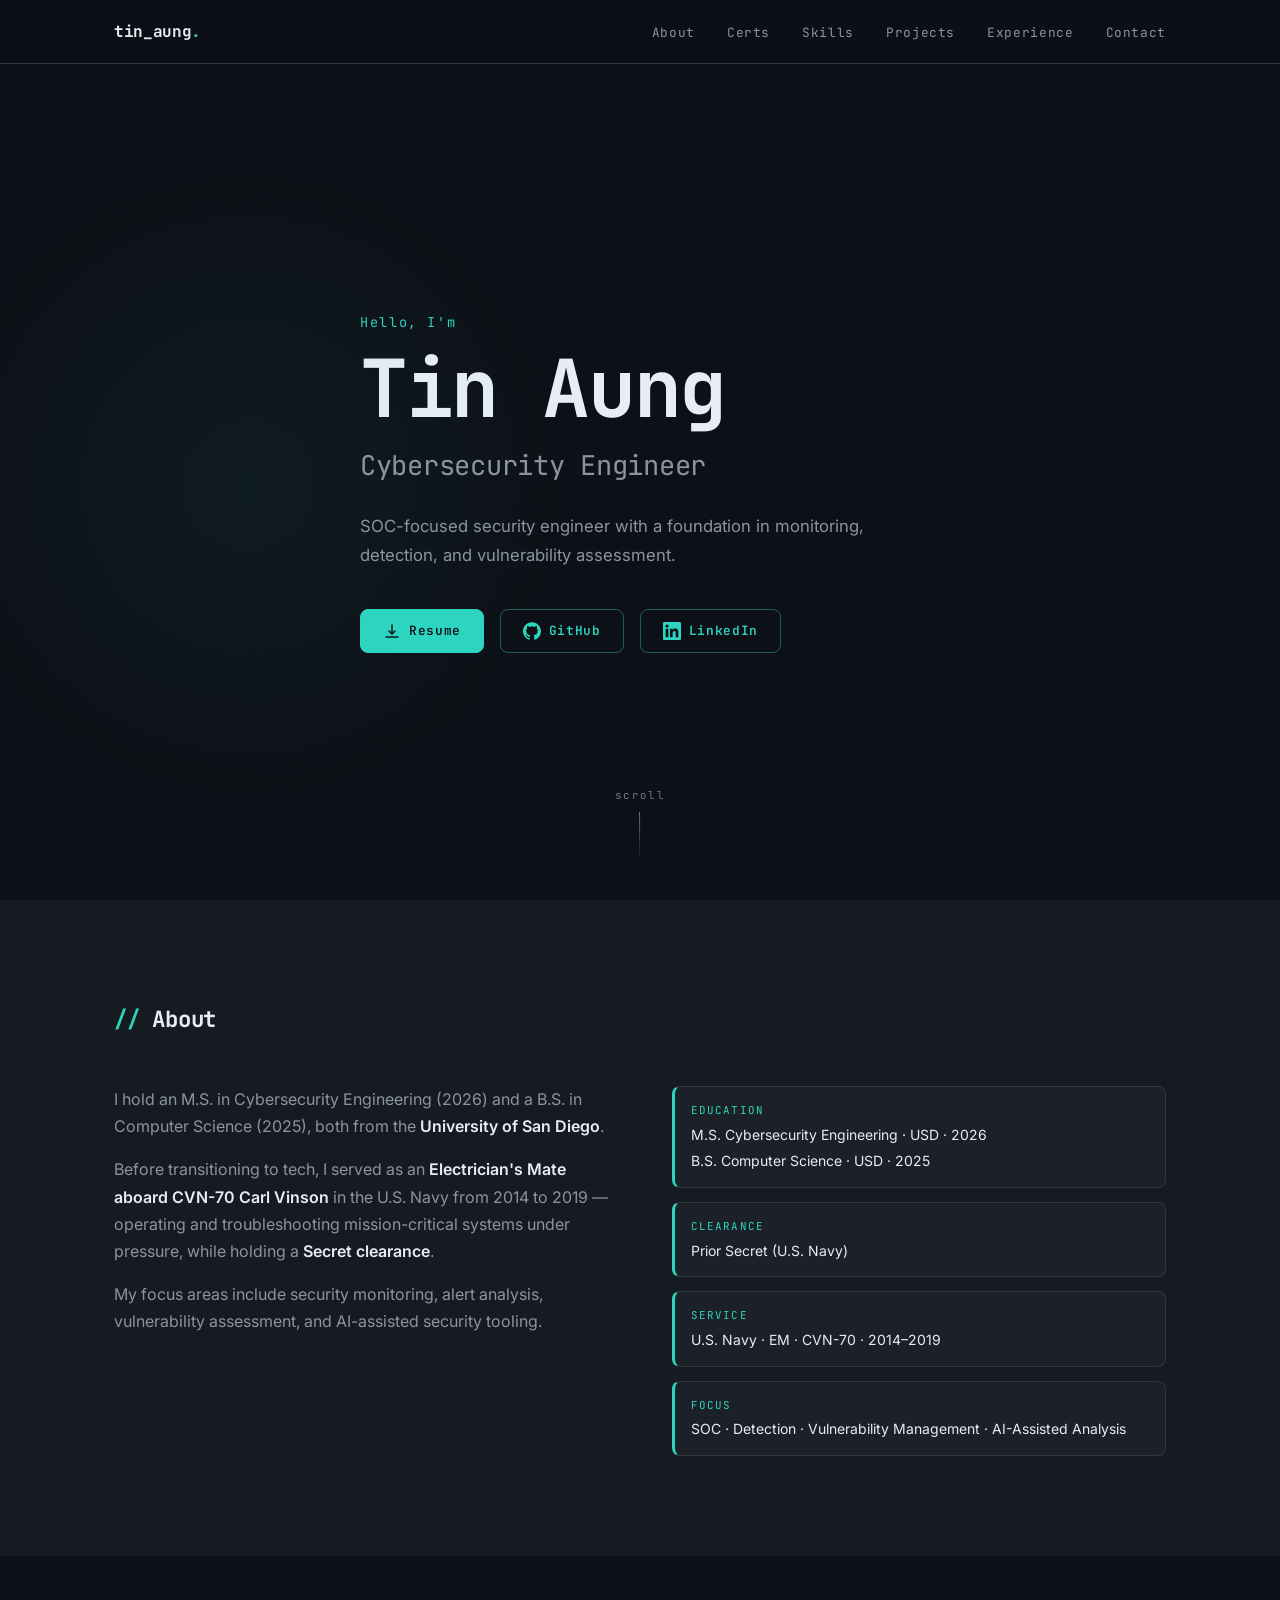
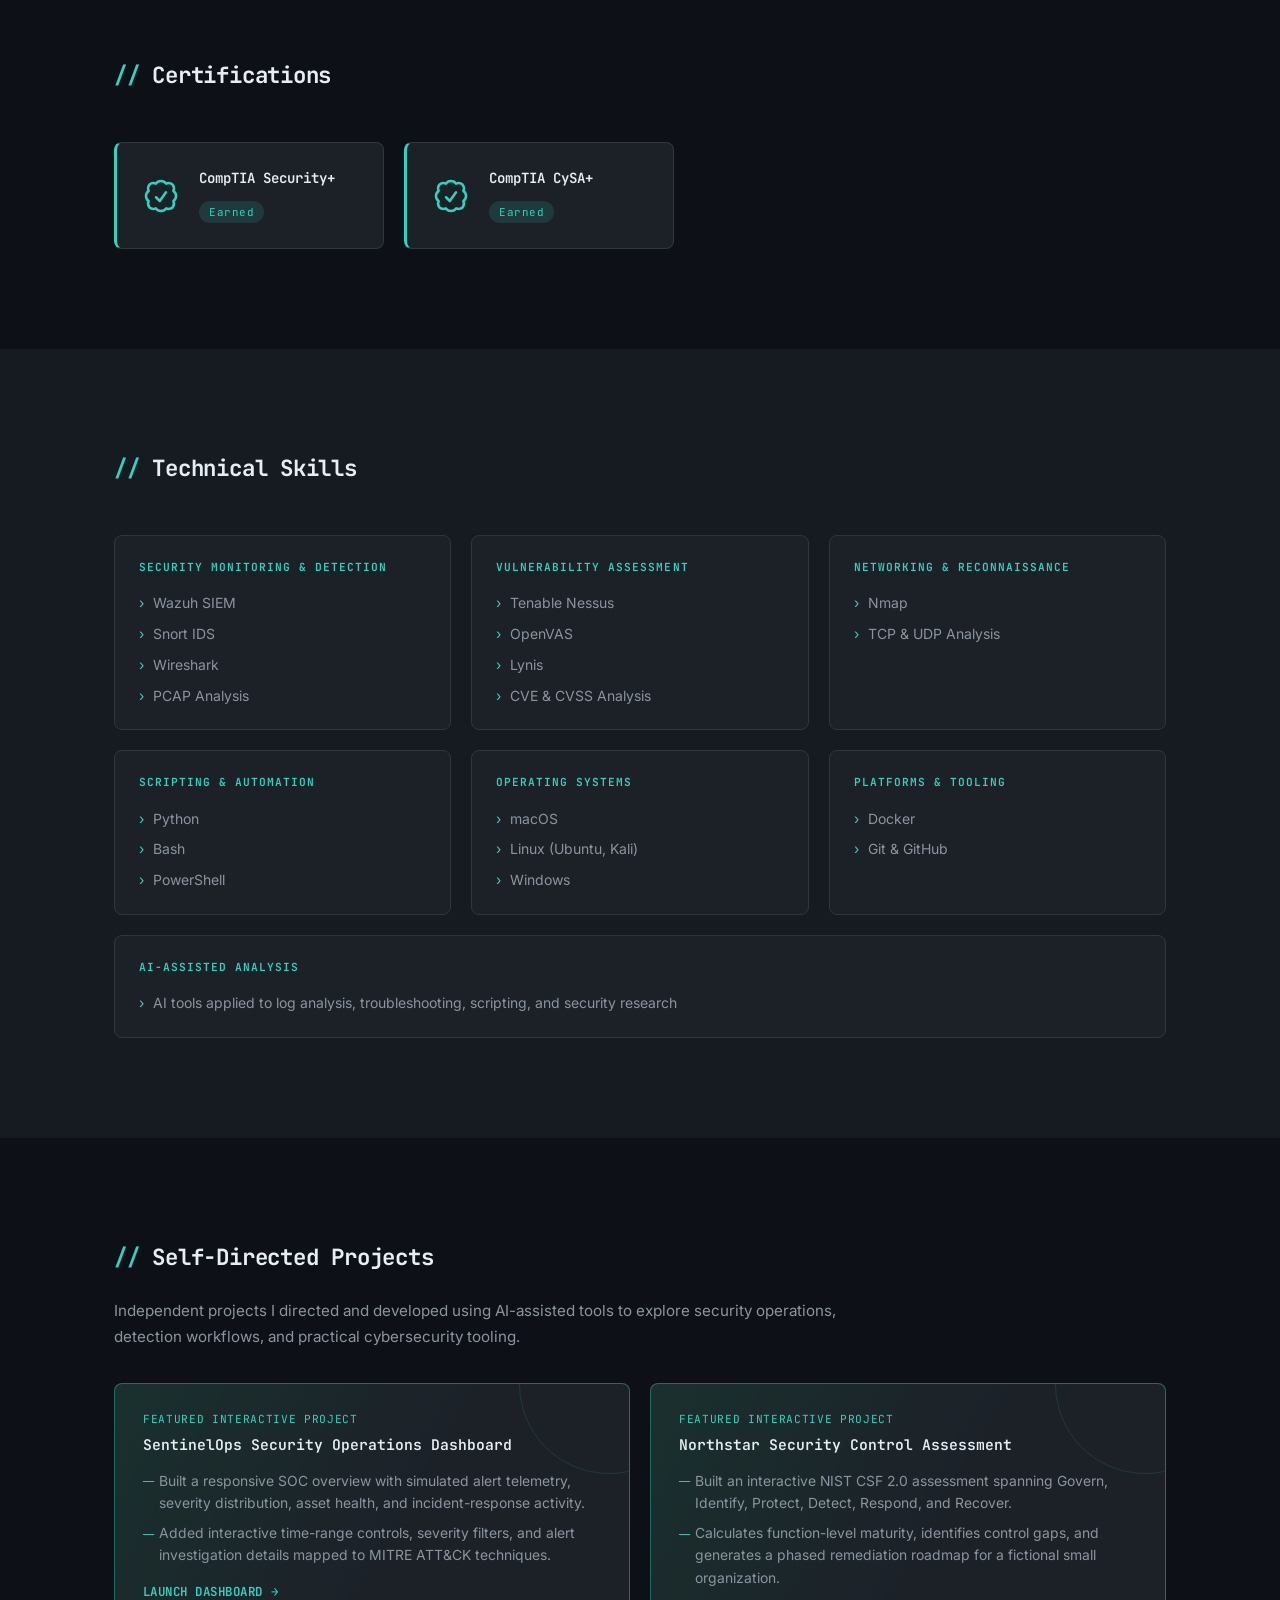
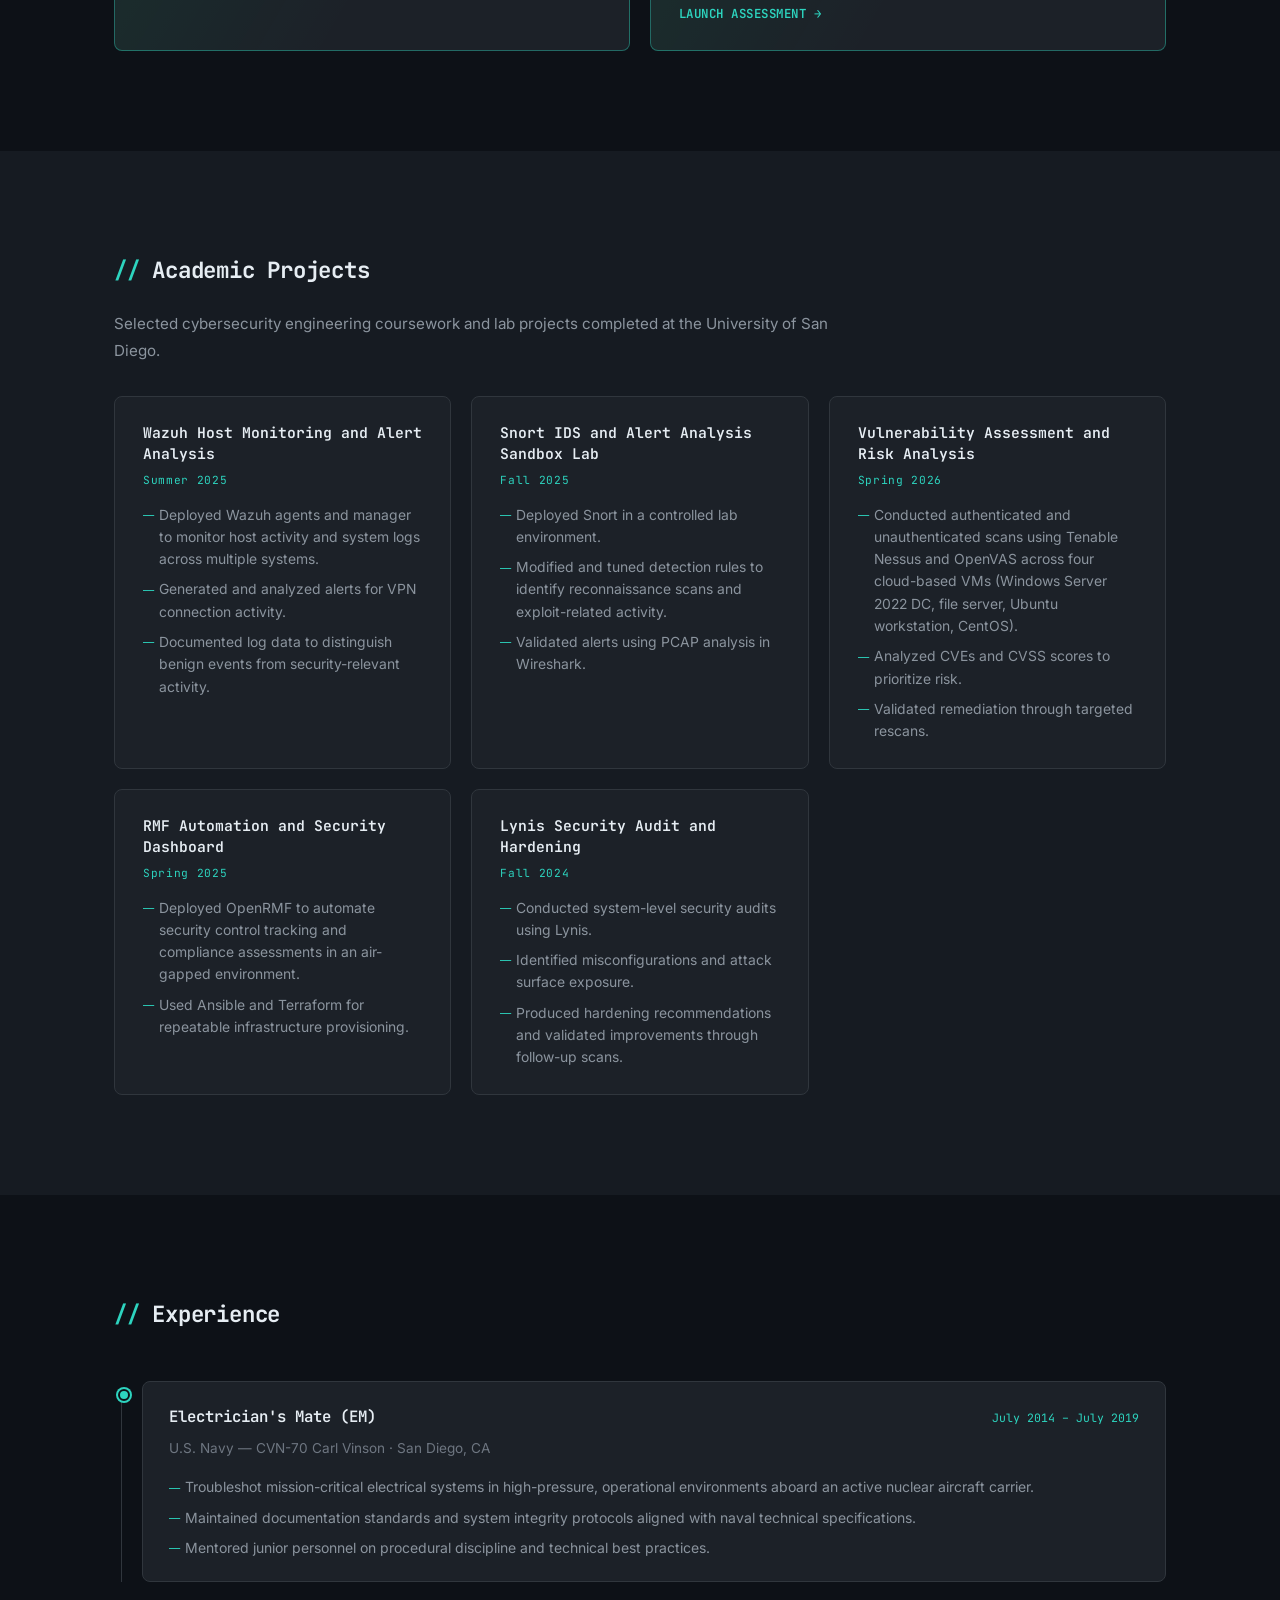
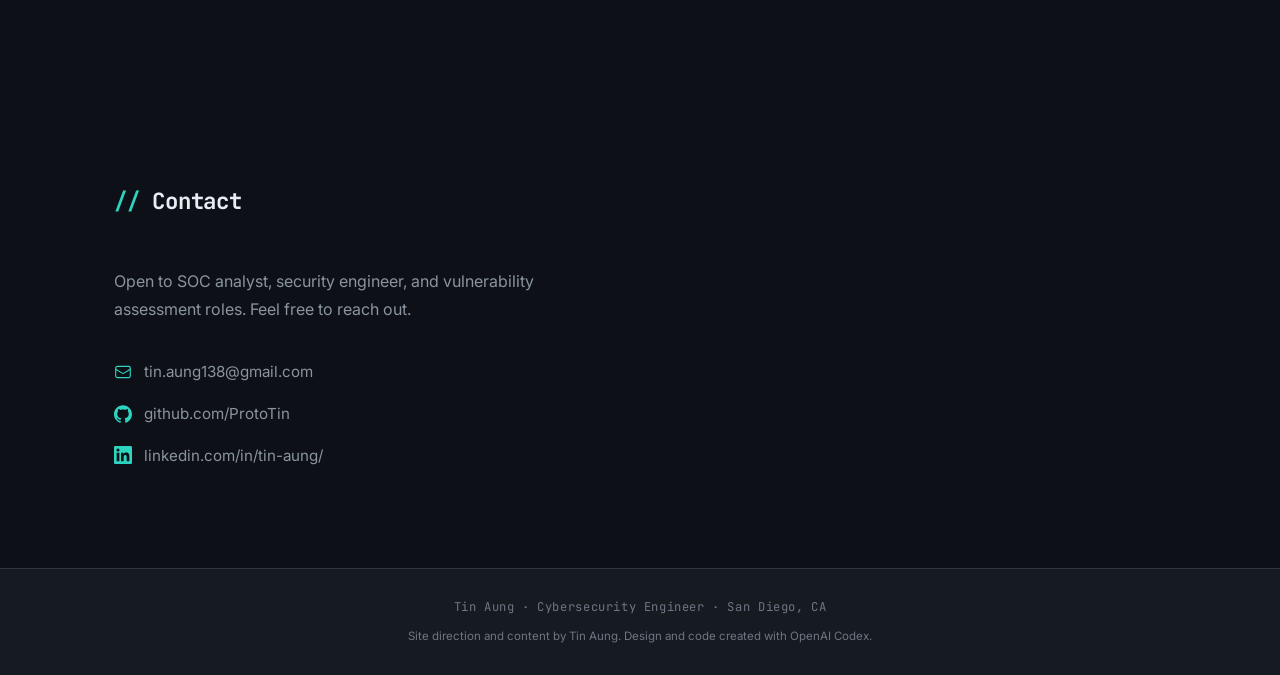
==== index.html @ d91340fb "Polish AI-assisted project description" ====
<!DOCTYPE html>
<html lang="en">
<head>
  <meta charset="UTF-8" />
  <meta name="viewport" content="width=device-width, initial-scale=1.0" />
  <meta name="description" content="Tin Aung — Cybersecurity Engineer. SOC-focused security engineer with a foundation in monitoring, detection, and vulnerability assessment." />
  <title>Tin Aung | Cybersecurity Engineer</title>
  <link rel="preconnect" href="https://fonts.googleapis.com" />
  <link rel="preconnect" href="https://fonts.gstatic.com" crossorigin />
  <link href="https://fonts.googleapis.com/css2?family=JetBrains+Mono:wght@400;600;700&family=Inter:wght@400;500;600&display=swap" rel="stylesheet" />
  <link rel="stylesheet" href="css/style.css" />
</head>
<body>

  <!-- ===== Navigation ===== -->
  <nav id="navbar" role="navigation" aria-label="Main navigation">
    <div class="nav-container">
      <a href="#hero" class="nav-logo">tin_aung<span class="accent">.</span></a>
      <button class="nav-toggle" id="navToggle" aria-label="Toggle navigation" aria-expanded="false">
        <span></span>
        <span></span>
        <span></span>
      </button>
      <ul class="nav-links" id="navLinks">
        <li><a href="#about">About</a></li>
        <li><a href="#certifications">Certs</a></li>
        <li><a href="#skills">Skills</a></li>
        <li><a href="#self-directed-projects">Projects</a></li>
        <li><a href="#experience">Experience</a></li>
        <li><a href="#contact">Contact</a></li>
      </ul>
    </div>
  </nav>

  <main>

    <!-- ===== Hero ===== -->
    <section id="hero" aria-label="Introduction">
      <div class="container hero-content">
        <p class="hero-greeting">Hello, I'm</p>
        <h1 class="hero-name">Tin Aung</h1>
        <h2 class="hero-title">Cybersecurity Engineer</h2>
        <p class="hero-tagline">SOC-focused security engineer with a foundation in monitoring, detection, and vulnerability assessment.</p>
        <div class="hero-links">
          <a href="assets/Tin Aung Resume (Cyber).pdf" download class="btn btn-primary">
            <svg class="icon" viewBox="0 0 24 24" fill="none" stroke="currentColor" stroke-width="2" aria-hidden="true">
              <path stroke-linecap="round" stroke-linejoin="round" d="M12 4v12m0 0l-4-4m4 4l4-4M4 20h16"/>
            </svg>
            Resume
          </a>
          <a href="https://github.com/ProtoTin" target="_blank" rel="noopener noreferrer" class="btn btn-outline">
            <svg class="icon" viewBox="0 0 24 24" fill="currentColor" aria-hidden="true">
              <path d="M12 .297c-6.63 0-12 5.373-12 12 0 5.303 3.438 9.8 8.205 11.385.6.113.82-.258.82-.577 0-.285-.01-1.04-.015-2.04-3.338.724-4.042-1.61-4.042-1.61C4.422 18.07 3.633 17.7 3.633 17.7c-1.087-.744.084-.729.084-.729 1.205.084 1.838 1.236 1.838 1.236 1.07 1.835 2.809 1.305 3.495.998.108-.776.417-1.305.76-1.605-2.665-.3-5.466-1.332-5.466-5.93 0-1.31.465-2.38 1.235-3.22-.135-.303-.54-1.523.105-3.176 0 0 1.005-.322 3.3 1.23.96-.267 1.98-.399 3-.405 1.02.006 2.04.138 3 .405 2.28-1.552 3.285-1.23 3.285-1.23.645 1.653.24 2.873.12 3.176.765.84 1.23 1.91 1.23 3.22 0 4.61-2.805 5.625-5.475 5.92.42.36.81 1.096.81 2.22 0 1.606-.015 2.896-.015 3.286 0 .315.21.69.825.57C20.565 22.092 24 17.592 24 12.297c0-6.627-5.373-12-12-12"/>
            </svg>
            GitHub
          </a>
          <a href="https://linkedin.com/in/tin-aung/" target="_blank" rel="noopener noreferrer" class="btn btn-outline">
            <svg class="icon" viewBox="0 0 24 24" fill="currentColor" aria-hidden="true">
              <path d="M20.447 20.452h-3.554v-5.569c0-1.328-.027-3.037-1.852-3.037-1.853 0-2.136 1.445-2.136 2.939v5.667H9.351V9h3.414v1.561h.046c.477-.9 1.637-1.85 3.37-1.85 3.601 0 4.267 2.37 4.267 5.455v6.286zM5.337 7.433a2.062 2.062 0 0 1-2.063-2.065 2.064 2.064 0 1 1 2.063 2.065zm1.782 13.019H3.555V9h3.564v11.452zM22.225 0H1.771C.792 0 0 .774 0 1.729v20.542C0 23.227.792 24 1.771 24h20.451C23.2 24 24 23.227 24 22.271V1.729C24 .774 23.2 0 22.222 0h.003z"/>
            </svg>
            LinkedIn
          </a>
        </div>
      </div>
      <div class="hero-scroll-indicator" aria-hidden="true">
        <span>scroll</span>
        <div class="scroll-line"></div>
      </div>
    </section>

    <!-- ===== About ===== -->
    <section id="about" aria-label="About">
      <div class="container">
        <h2 class="section-title"><span class="accent">//</span> About</h2>
        <div class="about-grid">
          <div class="about-text">
            <p>I hold an M.S. in Cybersecurity Engineering (2026) and a B.S. in Computer Science (2025), both from the <strong>University of San Diego</strong>.</p>
            <p>Before transitioning to tech, I served as an <strong>Electrician's Mate aboard CVN-70 Carl Vinson</strong> in the U.S. Navy from 2014 to 2019 — operating and troubleshooting mission-critical systems under pressure, while holding a <strong>Secret clearance</strong>.</p>
            <p>My focus areas include security monitoring, alert analysis, vulnerability assessment, and AI-assisted security tooling.</p>
          </div>
          <div class="about-highlights">
            <div class="highlight-item">
              <span class="highlight-label">Education</span>
              <span class="highlight-value">M.S. Cybersecurity Engineering · USD · 2026</span>
              <span class="highlight-value">B.S. Computer Science · USD · 2025</span>
            </div>
            <div class="highlight-item">
              <span class="highlight-label">Clearance</span>
              <span class="highlight-value">Prior Secret (U.S. Navy)</span>
            </div>
            <div class="highlight-item">
              <span class="highlight-label">Service</span>
              <span class="highlight-value">U.S. Navy · EM · CVN-70 · 2014–2019</span>
            </div>
            <div class="highlight-item">
              <span class="highlight-label">Focus</span>
              <span class="highlight-value">SOC · Detection · Vulnerability Management · AI-Assisted Analysis</span>
            </div>
          </div>
        </div>
      </div>
    </section>

    <!-- ===== Certifications ===== -->
    <section id="certifications" aria-label="Certifications">
      <div class="container">
        <h2 class="section-title"><span class="accent">//</span> Certifications</h2>
        <div class="cert-grid">
          <div class="cert-card cert-earned">
            <div class="cert-badge">
              <svg viewBox="0 0 24 24" fill="none" stroke="currentColor" stroke-width="1.5" aria-hidden="true">
                <path stroke-linecap="round" stroke-linejoin="round" d="M9 12.75L11.25 15 15 9.75M21 12c0 1.268-.63 2.39-1.593 3.068a3.745 3.745 0 01-.497 3.843 3.745 3.745 0 01-3.843.497A3.745 3.745 0 0112 21c-1.268 0-2.39-.63-3.068-1.593a3.746 3.746 0 01-3.843-.497 3.745 3.745 0 01-.497-3.843A3.745 3.745 0 013 12c0-1.268.63-2.39 1.593-3.068a3.745 3.745 0 01.497-3.843 3.746 3.746 0 013.843-.497A3.746 3.746 0 0112 3c1.268 0 2.39.63 3.068 1.593a3.746 3.746 0 013.843.497 3.746 3.746 0 01.497 3.843A3.745 3.745 0 0121 12z"/>
              </svg>
            </div>
            <div class="cert-info">
              <h3>CompTIA Security+</h3>
              <span class="cert-status status-earned">Earned</span>
            </div>
          </div>
          <div class="cert-card cert-earned">
            <div class="cert-badge">
              <svg viewBox="0 0 24 24" fill="none" stroke="currentColor" stroke-width="1.5" aria-hidden="true">
                <path stroke-linecap="round" stroke-linejoin="round" d="M9 12.75L11.25 15 15 9.75M21 12c0 1.268-.63 2.39-1.593 3.068a3.745 3.745 0 01-.497 3.843 3.745 3.745 0 01-3.843.497A3.745 3.745 0 0112 21c-1.268 0-2.39-.63-3.068-1.593a3.746 3.746 0 01-3.843-.497 3.745 3.745 0 01-.497-3.843A3.745 3.745 0 013 12c0-1.268.63-2.39 1.593-3.068a3.745 3.745 0 01.497-3.843 3.746 3.746 0 013.843-.497A3.746 3.746 0 0112 3c1.268 0 2.39.63 3.068 1.593a3.746 3.746 0 013.843.497 3.746 3.746 0 01.497 3.843A3.745 3.745 0 0121 12z"/>
              </svg>
            </div>
            <div class="cert-info">
              <h3>CompTIA CySA+</h3>
              <span class="cert-status status-earned">Earned</span>
            </div>
          </div>
        </div>
      </div>
    </section>

    <!-- ===== Skills ===== -->
    <section id="skills" aria-label="Technical Skills">
      <div class="container">
        <h2 class="section-title"><span class="accent">//</span> Technical Skills</h2>
        <div class="skills-grid">

          <div class="skill-category">
            <h3 class="skill-category-title">Security Monitoring &amp; Detection</h3>
            <ul class="skill-list">
              <li>Wazuh SIEM</li>
              <li>Snort IDS</li>
              <li>Wireshark</li>
              <li>PCAP Analysis</li>
            </ul>
          </div>

          <div class="skill-category">
            <h3 class="skill-category-title">Vulnerability Assessment</h3>
            <ul class="skill-list">
              <li>Tenable Nessus</li>
              <li>OpenVAS</li>
              <li>Lynis</li>
              <li>CVE &amp; CVSS Analysis</li>
            </ul>
          </div>

          <div class="skill-category">
            <h3 class="skill-category-title">Networking &amp; Reconnaissance</h3>
            <ul class="skill-list">
              <li>Nmap</li>
              <li>TCP &amp; UDP Analysis</li>
            </ul>
          </div>

          <div class="skill-category">
            <h3 class="skill-category-title">Scripting &amp; Automation</h3>
            <ul class="skill-list">
              <li>Python</li>
              <li>Bash</li>
              <li>PowerShell</li>
            </ul>
          </div>

          <div class="skill-category">
            <h3 class="skill-category-title">Operating Systems</h3>
            <ul class="skill-list">
              <li>macOS</li>
              <li>Linux (Ubuntu, Kali)</li>
              <li>Windows</li>
            </ul>
          </div>

          <div class="skill-category">
            <h3 class="skill-category-title">Platforms &amp; Tooling</h3>
            <ul class="skill-list">
              <li>Docker</li>
              <li>Git &amp; GitHub</li>
            </ul>
          </div>

          <div class="skill-category skill-category--wide">
            <h3 class="skill-category-title">AI-Assisted Analysis</h3>
            <ul class="skill-list">
              <li>AI tools applied to log analysis, troubleshooting, scripting, and security research</li>
            </ul>
          </div>

        </div>
      </div>
    </section>

    <!-- ===== Self-Directed Projects ===== -->
    <section id="self-directed-projects" aria-label="Self-Directed Projects">
      <div class="container">
        <h2 class="section-title"><span class="accent">//</span> Self-Directed Projects</h2>
        <p class="section-intro">Independent projects I directed and developed using AI-assisted tools to explore security operations, detection workflows, and practical cybersecurity tooling.</p>
        <div class="projects-grid">

          <article class="project-card project-card--featured">
            <div class="project-header">
              <span class="project-date">FEATURED INTERACTIVE PROJECT</span>
              <h3 class="project-title">SentinelOps Security Operations Dashboard</h3>
            </div>
            <ul class="project-bullets">
              <li>Built a responsive SOC overview with simulated alert telemetry, severity distribution, asset health, and incident-response activity.</li>
              <li>Added interactive time-range controls, severity filters, and alert investigation details mapped to MITRE ATT&amp;CK techniques.</li>
            </ul>
            <a class="project-launch" href="security-dashboard/">Launch dashboard <span aria-hidden="true">→</span></a>
          </article>

          <article class="project-card project-card--featured">
            <div class="project-header">
              <span class="project-date">FEATURED INTERACTIVE PROJECT</span>
              <h3 class="project-title">Northstar Security Control Assessment</h3>
            </div>
            <ul class="project-bullets">
              <li>Built an interactive NIST CSF 2.0 assessment spanning Govern, Identify, Protect, Detect, Respond, and Recover.</li>
              <li>Calculates function-level maturity, identifies control gaps, and generates a phased remediation roadmap for a fictional small organization.</li>
            </ul>
            <a class="project-launch" href="security-control-assessment/">Launch assessment <span aria-hidden="true">→</span></a>
          </article>

        </div>
      </div>
    </section>

    <!-- ===== Academic Projects ===== -->
    <section id="academic-projects" aria-label="Academic Projects">
      <div class="container">
        <h2 class="section-title"><span class="accent">//</span> Academic Projects</h2>
        <p class="section-intro">Selected cybersecurity engineering coursework and lab projects completed at the University of San Diego.</p>
        <div class="projects-grid">

          <article class="project-card">
            <div class="project-header">
              <h3 class="project-title">Wazuh Host Monitoring and Alert Analysis</h3>
              <span class="project-date">Summer 2025</span>
            </div>
            <ul class="project-bullets">
              <li>Deployed Wazuh agents and manager to monitor host activity and system logs across multiple systems.</li>
              <li>Generated and analyzed alerts for VPN connection activity.</li>
              <li>Documented log data to distinguish benign events from security-relevant activity.</li>
            </ul>
          </article>

          <article class="project-card">
            <div class="project-header">
              <h3 class="project-title">Snort IDS and Alert Analysis Sandbox Lab</h3>
              <span class="project-date">Fall 2025</span>
            </div>
            <ul class="project-bullets">
              <li>Deployed Snort in a controlled lab environment.</li>
              <li>Modified and tuned detection rules to identify reconnaissance scans and exploit-related activity.</li>
              <li>Validated alerts using PCAP analysis in Wireshark.</li>
            </ul>
          </article>

          <article class="project-card">
            <div class="project-header">
              <h3 class="project-title">Vulnerability Assessment and Risk Analysis</h3>
              <span class="project-date">Spring 2026</span>
            </div>
            <ul class="project-bullets">
              <li>Conducted authenticated and unauthenticated scans using Tenable Nessus and OpenVAS across four cloud-based VMs (Windows Server 2022 DC, file server, Ubuntu workstation, CentOS).</li>
              <li>Analyzed CVEs and CVSS scores to prioritize risk.</li>
              <li>Validated remediation through targeted rescans.</li>
            </ul>
          </article>

          <article class="project-card">
            <div class="project-header">
              <h3 class="project-title">RMF Automation and Security Dashboard</h3>
              <span class="project-date">Spring 2025</span>
            </div>
            <ul class="project-bullets">
              <li>Deployed OpenRMF to automate security control tracking and compliance assessments in an air-gapped environment.</li>
              <li>Used Ansible and Terraform for repeatable infrastructure provisioning.</li>
            </ul>
          </article>

          <article class="project-card">
            <div class="project-header">
              <h3 class="project-title">Lynis Security Audit and Hardening</h3>
              <span class="project-date">Fall 2024</span>
            </div>
            <ul class="project-bullets">
              <li>Conducted system-level security audits using Lynis.</li>
              <li>Identified misconfigurations and attack surface exposure.</li>
              <li>Produced hardening recommendations and validated improvements through follow-up scans.</li>
            </ul>
          </article>

        </div>
      </div>
    </section>

    <!-- ===== Experience ===== -->
    <section id="experience" aria-label="Experience">
      <div class="container">
        <h2 class="section-title"><span class="accent">//</span> Experience</h2>
        <div class="timeline">
          <article class="timeline-item">
            <div class="timeline-marker" aria-hidden="true"></div>
            <div class="timeline-content">
              <div class="timeline-header">
                <h3 class="timeline-role">Electrician's Mate (EM)</h3>
                <span class="timeline-period">July 2014 – July 2019</span>
              </div>
              <p class="timeline-org">U.S. Navy — CVN-70 Carl Vinson &middot; San Diego, CA</p>
              <ul class="timeline-bullets">
                <li>Troubleshot mission-critical electrical systems in high-pressure, operational environments aboard an active nuclear aircraft carrier.</li>
                <li>Maintained documentation standards and system integrity protocols aligned with naval technical specifications.</li>
                <li>Mentored junior personnel on procedural discipline and technical best practices.</li>
              </ul>
            </div>
          </article>
        </div>
      </div>
    </section>

    <!-- ===== Contact ===== -->
    <section id="contact" aria-label="Contact">
      <div class="container">
        <h2 class="section-title"><span class="accent">//</span> Contact</h2>
        <p class="contact-intro">Open to SOC analyst, security engineer, and vulnerability assessment roles. Feel free to reach out.</p>
        <div class="contact-links">
          <a href="mailto:tin.aung138@gmail.com" class="contact-item">
            <svg class="icon" viewBox="0 0 24 24" fill="none" stroke="currentColor" stroke-width="1.5" aria-hidden="true">
              <path stroke-linecap="round" stroke-linejoin="round" d="M21.75 6.75v10.5a2.25 2.25 0 01-2.25 2.25h-15a2.25 2.25 0 01-2.25-2.25V6.75m19.5 0A2.25 2.25 0 0019.5 4.5h-15a2.25 2.25 0 00-2.25 2.25m19.5 0v.243a2.25 2.25 0 01-1.07 1.916l-7.5 4.615a2.25 2.25 0 01-2.36 0L3.32 8.91a2.25 2.25 0 01-1.07-1.916V6.75"/>
            </svg>
            tin.aung138@gmail.com
          </a>
          <a href="https://github.com/ProtoTin" target="_blank" rel="noopener noreferrer" class="contact-item">
            <svg class="icon" viewBox="0 0 24 24" fill="currentColor" aria-hidden="true">
              <path d="M12 .297c-6.63 0-12 5.373-12 12 0 5.303 3.438 9.8 8.205 11.385.6.113.82-.258.82-.577 0-.285-.01-1.04-.015-2.04-3.338.724-4.042-1.61-4.042-1.61C4.422 18.07 3.633 17.7 3.633 17.7c-1.087-.744.084-.729.084-.729 1.205.084 1.838 1.236 1.838 1.236 1.07 1.835 2.809 1.305 3.495.998.108-.776.417-1.305.76-1.605-2.665-.3-5.466-1.332-5.466-5.93 0-1.31.465-2.38 1.235-3.22-.135-.303-.54-1.523.105-3.176 0 0 1.005-.322 3.3 1.23.96-.267 1.98-.399 3-.405 1.02.006 2.04.138 3 .405 2.28-1.552 3.285-1.23 3.285-1.23.645 1.653.24 2.873.12 3.176.765.84 1.23 1.91 1.23 3.22 0 4.61-2.805 5.625-5.475 5.92.42.36.81 1.096.81 2.22 0 1.606-.015 2.896-.015 3.286 0 .315.21.69.825.57C20.565 22.092 24 17.592 24 12.297c0-6.627-5.373-12-12-12"/>
            </svg>
            github.com/ProtoTin
          </a>
          <a href="https://linkedin.com/in/tin-aung/" target="_blank" rel="noopener noreferrer" class="contact-item">
            <svg class="icon" viewBox="0 0 24 24" fill="currentColor" aria-hidden="true">
              <path d="M20.447 20.452h-3.554v-5.569c0-1.328-.027-3.037-1.852-3.037-1.853 0-2.136 1.445-2.136 2.939v5.667H9.351V9h3.414v1.561h.046c.477-.9 1.637-1.85 3.37-1.85 3.601 0 4.267 2.37 4.267 5.455v6.286zM5.337 7.433a2.062 2.062 0 0 1-2.063-2.065 2.064 2.064 0 1 1 2.063 2.065zm1.782 13.019H3.555V9h3.564v11.452zM22.225 0H1.771C.792 0 0 .774 0 1.729v20.542C0 23.227.792 24 1.771 24h20.451C23.2 24 24 23.227 24 22.271V1.729C24 .774 23.2 0 22.222 0h.003z"/>
            </svg>
            linkedin.com/in/tin-aung/
          </a>
        </div>
      </div>
    </section>

  </main>

  <footer role="contentinfo">
    <div class="container">
      <p class="footer-text">Tin Aung &middot; Cybersecurity Engineer &middot; San Diego, CA</p>
      <p class="footer-credit">Site direction and content by Tin Aung. Design and code created with OpenAI Codex.</p>
    </div>
  </footer>

  <script src="js/main.js"></script>
</body>
</html>
---- css/style.css ----
/* ============================================================
   Custom Properties
   ============================================================ */
:root {
  --bg-primary:    #0d1117;
  --bg-secondary:  #161b22;
  --bg-card:       #1c2128;
  --bg-card-hover: #21262d;
  --text-primary:  #e6edf3;
  --text-secondary:#8b949e;
  --text-muted:    #6e7681;
  --accent:        #2dd4bf;
  --accent-dim:    rgba(45, 212, 191, 0.12);
  --accent-hover:  #5eead4;
  --border:        #30363d;
  --border-accent: rgba(45, 212, 191, 0.4);
  --nav-height:    64px;
  --font-mono:     'JetBrains Mono', 'Courier New', monospace;
  --font-body:     'Inter', -apple-system, BlinkMacSystemFont, 'Segoe UI', sans-serif;
  --transition:    0.2s ease;
  --radius:        8px;
  --section-pad:   100px 0;
}

/* ============================================================
   Reset & Base
   ============================================================ */
*, *::before, *::after {
  box-sizing: border-box;
  margin: 0;
  padding: 0;
}

html {
  scroll-behavior: smooth;
  scroll-padding-top: var(--nav-height);
}

body {
  background-color: var(--bg-primary);
  color: var(--text-primary);
  font-family: var(--font-body);
  font-size: 1rem;
  line-height: 1.7;
  -webkit-font-smoothing: antialiased;
  -moz-osx-font-smoothing: grayscale;
}

img, svg { display: block; }

a { color: inherit; text-decoration: none; }

ul { list-style: none; }

/* ============================================================
   Utility
   ============================================================ */
.container {
  max-width: 1100px;
  margin: 0 auto;
  padding: 0 24px;
}

.accent { color: var(--accent); }

.icon {
  width: 18px;
  height: 18px;
  flex-shrink: 0;
}

/* ============================================================
   Navigation
   ============================================================ */
#navbar {
  position: fixed;
  top: 0;
  left: 0;
  right: 0;
  height: var(--nav-height);
  background-color: rgba(13, 17, 23, 0.90);
  backdrop-filter: blur(14px);
  -webkit-backdrop-filter: blur(14px);
  border-bottom: 1px solid var(--border);
  z-index: 100;
}

.nav-container {
  max-width: 1100px;
  margin: 0 auto;
  padding: 0 24px;
  height: 100%;
  display: flex;
  align-items: center;
  justify-content: space-between;
}

.nav-logo {
  font-family: var(--font-mono);
  font-size: 1rem;
  font-weight: 700;
  color: var(--text-primary);
  letter-spacing: -0.02em;
  transition: color var(--transition);
}
.nav-logo:hover { color: var(--accent); }

.nav-links {
  display: flex;
  gap: 32px;
  align-items: center;
}

.nav-links a {
  font-family: var(--font-mono);
  font-size: 0.8rem;
  color: var(--text-secondary);
  letter-spacing: 0.05em;
  transition: color var(--transition);
}
.nav-links a:hover,
.nav-links a.active { color: var(--accent); }

/* Hamburger */
.nav-toggle {
  display: none;
  flex-direction: column;
  gap: 5px;
  background: none;
  border: none;
  cursor: pointer;
  padding: 4px;
}
.nav-toggle span {
  display: block;
  width: 24px;
  height: 2px;
  background-color: var(--text-primary);
  transition: transform 0.3s ease, opacity 0.3s ease;
}
.nav-toggle.open span:nth-child(1) { transform: translateY(7px) rotate(45deg); }
.nav-toggle.open span:nth-child(2) { opacity: 0; }
.nav-toggle.open span:nth-child(3) { transform: translateY(-7px) rotate(-45deg); }

/* ============================================================
   Section Shared
   ============================================================ */
section { padding: var(--section-pad); }

section:nth-of-type(even) { background-color: var(--bg-secondary); }

.section-title {
  font-family: var(--font-mono);
  font-size: 1.4rem;
  font-weight: 700;
  margin-bottom: 48px;
  letter-spacing: -0.01em;
}

/* ============================================================
   Hero
   ============================================================ */
#hero {
  min-height: 100vh;
  display: flex;
  flex-direction: column;
  justify-content: center;
  padding: 0;
  position: relative;
  overflow: hidden;
  background-color: var(--bg-primary);
}

/* Subtle radial glow */
#hero::before {
  content: '';
  position: absolute;
  top: 15%;
  left: -8%;
  width: 700px;
  height: 700px;
  background: radial-gradient(circle, rgba(45, 212, 191, 0.055) 0%, transparent 65%);
  pointer-events: none;
}

.hero-content { padding-top: var(--nav-height); }

.hero-greeting {
  font-family: var(--font-mono);
  font-size: 0.85rem;
  color: var(--accent);
  letter-spacing: 0.12em;
  margin-bottom: 12px;
}

.hero-name {
  font-family: var(--font-mono);
  font-size: clamp(2.6rem, 8vw, 5rem);
  font-weight: 700;
  line-height: 1.05;
  letter-spacing: -0.03em;
  color: var(--text-primary);
  margin-bottom: 12px;
}

.hero-title {
  font-family: var(--font-mono);
  font-size: clamp(1.1rem, 3vw, 1.7rem);
  font-weight: 400;
  color: var(--text-secondary);
  margin-bottom: 24px;
  letter-spacing: -0.01em;
}

.hero-tagline {
  max-width: 560px;
  color: var(--text-secondary);
  font-size: 1.05rem;
  margin-bottom: 40px;
}

.hero-links {
  display: flex;
  gap: 16px;
  flex-wrap: wrap;
}

/* Buttons */
.btn {
  display: inline-flex;
  align-items: center;
  gap: 8px;
  padding: 10px 22px;
  border-radius: var(--radius);
  font-family: var(--font-mono);
  font-size: 0.8rem;
  font-weight: 600;
  letter-spacing: 0.05em;
  transition: all var(--transition);
  cursor: pointer;
}
.btn-primary {
  background-color: var(--accent);
  color: var(--bg-primary);
  border: 1px solid var(--accent);
}
.btn-primary:hover {
  background-color: var(--accent-hover);
  border-color: var(--accent-hover);
}
.btn-outline {
  background-color: transparent;
  color: var(--accent);
  border: 1px solid var(--border-accent);
}
.btn-outline:hover {
  background-color: var(--accent-dim);
  border-color: var(--accent);
}

/* Scroll indicator */
.hero-scroll-indicator {
  position: absolute;
  bottom: 40px;
  left: 50%;
  transform: translateX(-50%);
  display: flex;
  flex-direction: column;
  align-items: center;
  gap: 8px;
  color: var(--text-muted);
  font-family: var(--font-mono);
  font-size: 0.68rem;
  letter-spacing: 0.12em;
}
.scroll-line {
  width: 1px;
  height: 48px;
  background: linear-gradient(to bottom, var(--text-muted), transparent);
  animation: scrollPulse 2s ease-in-out infinite;
}
@keyframes scrollPulse {
  0%, 100% { opacity: 0.25; }
  50%       { opacity: 1; }
}

/* ============================================================
   About
   ============================================================ */
.about-grid {
  display: grid;
  grid-template-columns: 1fr 1fr;
  gap: 64px;
  align-items: start;
}

.about-text p {
  color: var(--text-secondary);
  margin-bottom: 16px;
}
.about-text p:last-child { margin-bottom: 0; }
.about-text strong { color: var(--text-primary); font-weight: 600; }

.about-highlights {
  display: flex;
  flex-direction: column;
  gap: 14px;
}

.highlight-item {
  display: flex;
  flex-direction: column;
  gap: 3px;
  padding: 14px 16px;
  background-color: var(--bg-card);
  border: 1px solid var(--border);
  border-left: 3px solid var(--accent);
  border-radius: var(--radius);
}
.highlight-label {
  font-family: var(--font-mono);
  font-size: 0.68rem;
  letter-spacing: 0.1em;
  color: var(--accent);
  text-transform: uppercase;
}
.highlight-value {
  font-size: 0.875rem;
  color: var(--text-primary);
}

/* ============================================================
   Certifications
   ============================================================ */
.cert-grid {
  display: grid;
  grid-template-columns: repeat(auto-fit, minmax(220px, 1fr));
  gap: 20px;
  max-width: 560px;
}

.cert-card {
  display: flex;
  align-items: center;
  gap: 18px;
  padding: 24px;
  background-color: var(--bg-card);
  border: 1px solid var(--border);
  border-radius: var(--radius);
  transition: background-color var(--transition), border-color var(--transition);
}
.cert-card:hover { background-color: var(--bg-card-hover); }

.cert-earned { border-left: 3px solid var(--accent); }
.cert-pending { border-left: 3px solid var(--text-muted); }

.cert-badge { width: 40px; height: 40px; flex-shrink: 0; }
.cert-badge svg { width: 100%; height: 100%; }
.cert-earned .cert-badge { color: var(--accent); }
.cert-pending .cert-badge { color: var(--text-muted); }

.cert-info h3 {
  font-family: var(--font-mono);
  font-size: 0.88rem;
  font-weight: 600;
  color: var(--text-primary);
  margin-bottom: 6px;
}

.cert-status {
  display: inline-block;
  padding: 2px 10px;
  border-radius: 20px;
  font-family: var(--font-mono);
  font-size: 0.68rem;
  letter-spacing: 0.05em;
}
.status-earned  { background-color: rgba(45, 212, 191, 0.14); color: var(--accent); }
.status-pending { background-color: rgba(110, 118, 129, 0.14); color: var(--text-muted); }

/* ============================================================
   Skills
   ============================================================ */
.skills-grid {
  display: grid;
  grid-template-columns: repeat(3, 1fr);
  gap: 20px;
}

.skill-category--wide { grid-column: 1 / -1; }

.skill-category {
  background-color: var(--bg-card);
  border: 1px solid var(--border);
  border-radius: var(--radius);
  padding: 22px 24px;
  transition: border-color var(--transition);
}
.skill-category:hover { border-color: var(--border-accent); }

.skill-category-title {
  font-family: var(--font-mono);
  font-size: 0.7rem;
  font-weight: 600;
  letter-spacing: 0.09em;
  color: var(--accent);
  text-transform: uppercase;
  margin-bottom: 14px;
}

.skill-list {
  display: flex;
  flex-direction: column;
  gap: 7px;
}
.skill-list li {
  font-size: 0.875rem;
  color: var(--text-secondary);
  padding-left: 14px;
  position: relative;
}
.skill-list li::before {
  content: '›';
  position: absolute;
  left: 0;
  color: var(--accent);
}

/* ============================================================
   Projects
   ============================================================ */
.projects-grid {
  display: grid;
  grid-template-columns: repeat(auto-fit, minmax(300px, 1fr));
  gap: 20px;
}

.section-intro {
  max-width: 760px;
  margin: -26px 0 32px;
  color: var(--text-secondary);
  font-size: 0.95rem;
  line-height: 1.75;
}

.project-card {
  background-color: var(--bg-card);
  border: 1px solid var(--border);
  border-radius: var(--radius);
  padding: 26px 28px;
  display: flex;
  flex-direction: column;
  gap: 14px;
  transition: border-color var(--transition), transform var(--transition), background-color var(--transition);
}
.project-card:hover {
  border-color: var(--border-accent);
  background-color: var(--bg-card-hover);
  transform: translateY(-2px);
}

.project-card--featured {
  position: relative;
  overflow: hidden;
  border-color: var(--border-accent);
  background:
    linear-gradient(120deg, rgba(0, 255, 136, 0.07), transparent 55%),
    var(--bg-card);
}

.project-card--featured::after {
  content: '';
  position: absolute;
  width: 180px;
  height: 180px;
  right: -70px;
  top: -90px;
  border: 1px solid var(--border-accent);
  border-radius: 50%;
  opacity: 0.35;
}

.project-launch {
  width: max-content;
  position: relative;
  z-index: 1;
  color: var(--accent);
  font-family: var(--font-mono);
  font-size: 0.78rem;
  font-weight: 600;
  letter-spacing: 0.04em;
  text-decoration: none;
  text-transform: uppercase;
}

.project-launch:hover,
.project-launch:focus-visible {
  color: var(--text-primary);
  outline: none;
}

.project-header {
  display: flex;
  flex-direction: column;
  gap: 6px;
}

.project-title {
  font-family: var(--font-mono);
  font-size: 0.92rem;
  font-weight: 600;
  color: var(--text-primary);
  line-height: 1.4;
}

.project-date {
  font-family: var(--font-mono);
  font-size: 0.7rem;
  color: var(--accent);
  letter-spacing: 0.06em;
}

.project-bullets {
  display: flex;
  flex-direction: column;
  gap: 8px;
}
.project-bullets li {
  font-size: 0.87rem;
  color: var(--text-secondary);
  padding-left: 16px;
  position: relative;
  line-height: 1.6;
}
.project-bullets li::before {
  content: '—';
  position: absolute;
  left: 0;
  color: var(--accent);
  font-size: 0.7rem;
  top: 0.3em;
}

/* ============================================================
   Experience / Timeline
   ============================================================ */
.timeline {
  position: relative;
  padding-left: 28px;
}
.timeline::before {
  content: '';
  position: absolute;
  left: 7px;
  top: 8px;
  bottom: 0;
  width: 1px;
  background-color: var(--border);
}

.timeline-item {
  position: relative;
  margin-bottom: 48px;
}
.timeline-item:last-child { margin-bottom: 0; }

.timeline-marker {
  position: absolute;
  left: -24px;
  top: 8px;
  width: 12px;
  height: 12px;
  border-radius: 50%;
  background-color: var(--accent);
  border: 2px solid var(--bg-primary);
  box-shadow: 0 0 0 2px var(--accent);
}

.timeline-content {
  background-color: var(--bg-card);
  border: 1px solid var(--border);
  border-radius: var(--radius);
  padding: 22px 26px;
  transition: border-color var(--transition);
}
.timeline-content:hover { border-color: var(--border-accent); }

.timeline-header {
  display: flex;
  align-items: baseline;
  justify-content: space-between;
  gap: 16px;
  flex-wrap: wrap;
  margin-bottom: 6px;
}

.timeline-role {
  font-family: var(--font-mono);
  font-size: 0.98rem;
  font-weight: 600;
  color: var(--text-primary);
}

.timeline-period {
  font-family: var(--font-mono);
  font-size: 0.72rem;
  color: var(--accent);
  white-space: nowrap;
}

.timeline-org {
  font-size: 0.85rem;
  color: var(--text-muted);
  margin-bottom: 16px;
}

.timeline-bullets {
  display: flex;
  flex-direction: column;
  gap: 8px;
}
.timeline-bullets li {
  font-size: 0.875rem;
  color: var(--text-secondary);
  padding-left: 16px;
  position: relative;
  line-height: 1.6;
}
.timeline-bullets li::before {
  content: '—';
  position: absolute;
  left: 0;
  color: var(--accent);
  font-size: 0.7rem;
  top: 0.3em;
}

/* ============================================================
   Contact
   ============================================================ */
#contact { background-color: var(--bg-primary); }

.contact-intro {
  color: var(--text-secondary);
  max-width: 480px;
  margin-bottom: 36px;
}

.contact-links {
  display: flex;
  flex-direction: column;
  gap: 16px;
}

.contact-item {
  display: inline-flex;
  align-items: center;
  gap: 12px;
  color: var(--text-secondary);
  font-size: 0.95rem;
  transition: color var(--transition);
  max-width: fit-content;
}
.contact-item .icon { color: var(--accent); }
.contact-item:hover { color: var(--accent); }

/* ============================================================
   Footer
   ============================================================ */
footer {
  background-color: var(--bg-secondary);
  border-top: 1px solid var(--border);
  padding: 28px 0;
}

.footer-text {
  font-family: var(--font-mono);
  font-size: 0.76rem;
  color: var(--text-muted);
  text-align: center;
  letter-spacing: 0.05em;
}

.footer-credit {
  margin-top: 9px;
  color: var(--text-muted);
  font-size: 0.72rem;
  text-align: center;
}

/* ============================================================
   Responsive — Tablet
   ============================================================ */
@media (max-width: 900px) {
  :root { --section-pad: 80px 0; }

  .about-grid {
    grid-template-columns: 1fr;
    gap: 40px;
  }

  .skills-grid { grid-template-columns: repeat(2, 1fr); }
}

/* ============================================================
   Responsive — Mobile
   ============================================================ */
@media (max-width: 600px) {
  :root {
    --section-pad: 64px 0;
    --nav-height: 56px;
  }

  /* Mobile nav drawer */
  .nav-links {
    display: none;
    position: fixed;
    top: var(--nav-height);
    left: 0;
    right: 0;
    background-color: var(--bg-secondary);
    border-bottom: 1px solid var(--border);
    flex-direction: column;
    padding: 24px;
    gap: 24px;
    align-items: flex-start;
    z-index: 99;
  }
  .nav-links.open { display: flex; }
  .nav-links a { font-size: 0.9rem; }
  .nav-toggle { display: flex; }

  .hero-links { flex-direction: column; align-items: flex-start; }

  .skills-grid { grid-template-columns: 1fr; }
  .skill-category--wide { grid-column: auto; }

  .projects-grid { grid-template-columns: 1fr; }

  .cert-grid {
    grid-template-columns: 1fr;
    max-width: 100%;
  }

  .timeline-header {
    flex-direction: column;
    gap: 4px;
  }
}
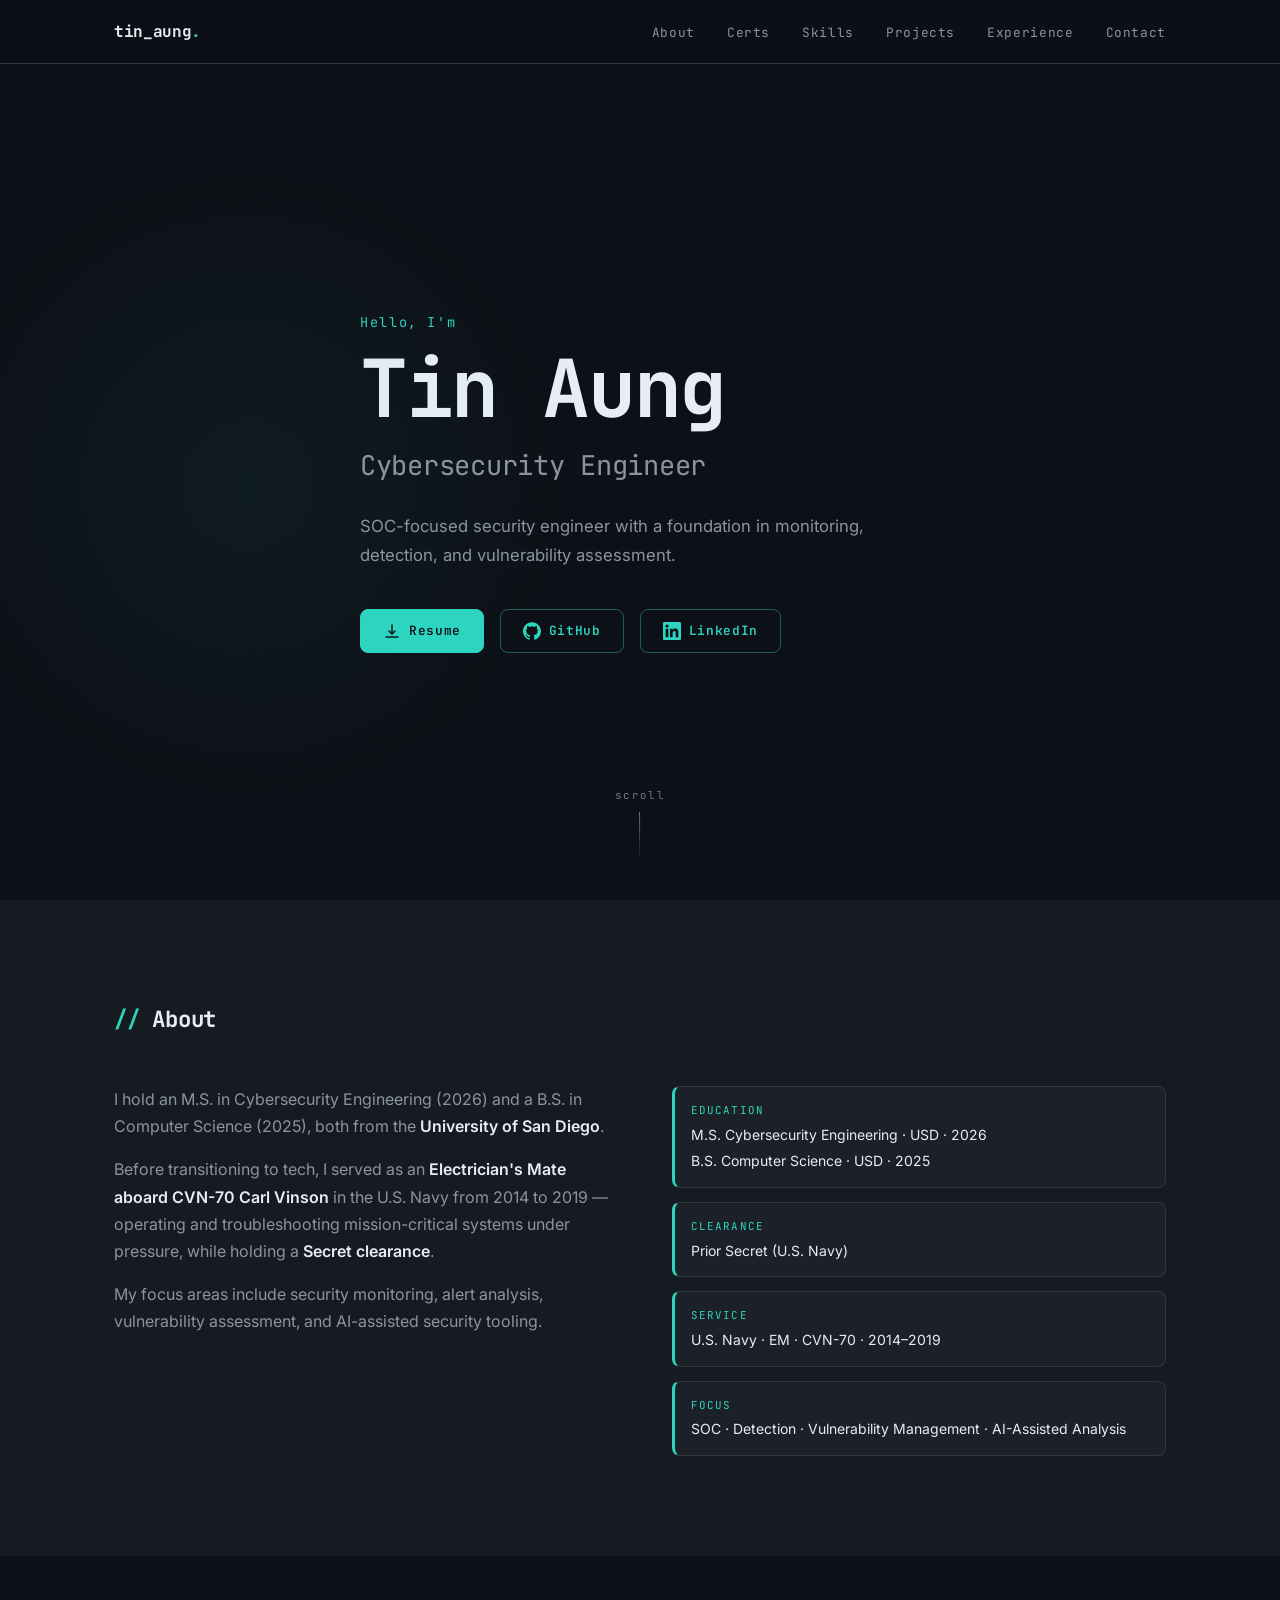
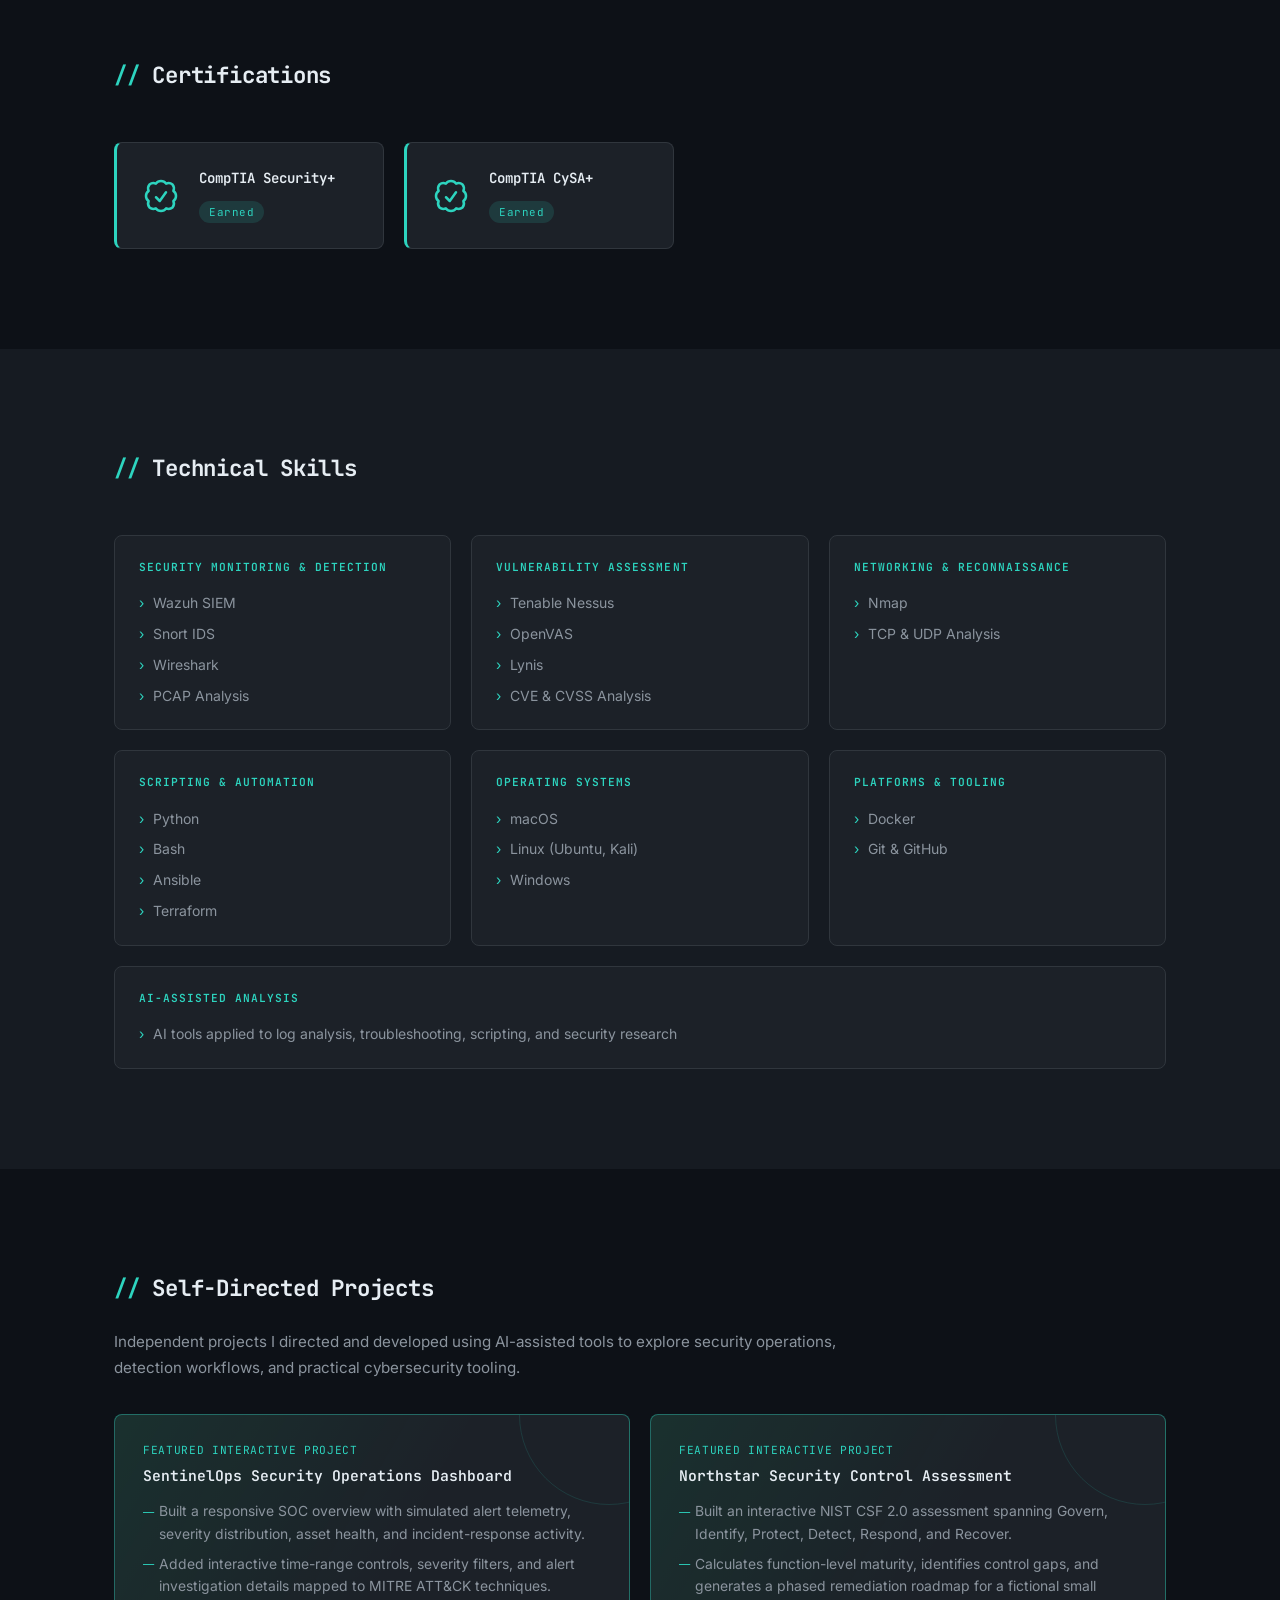
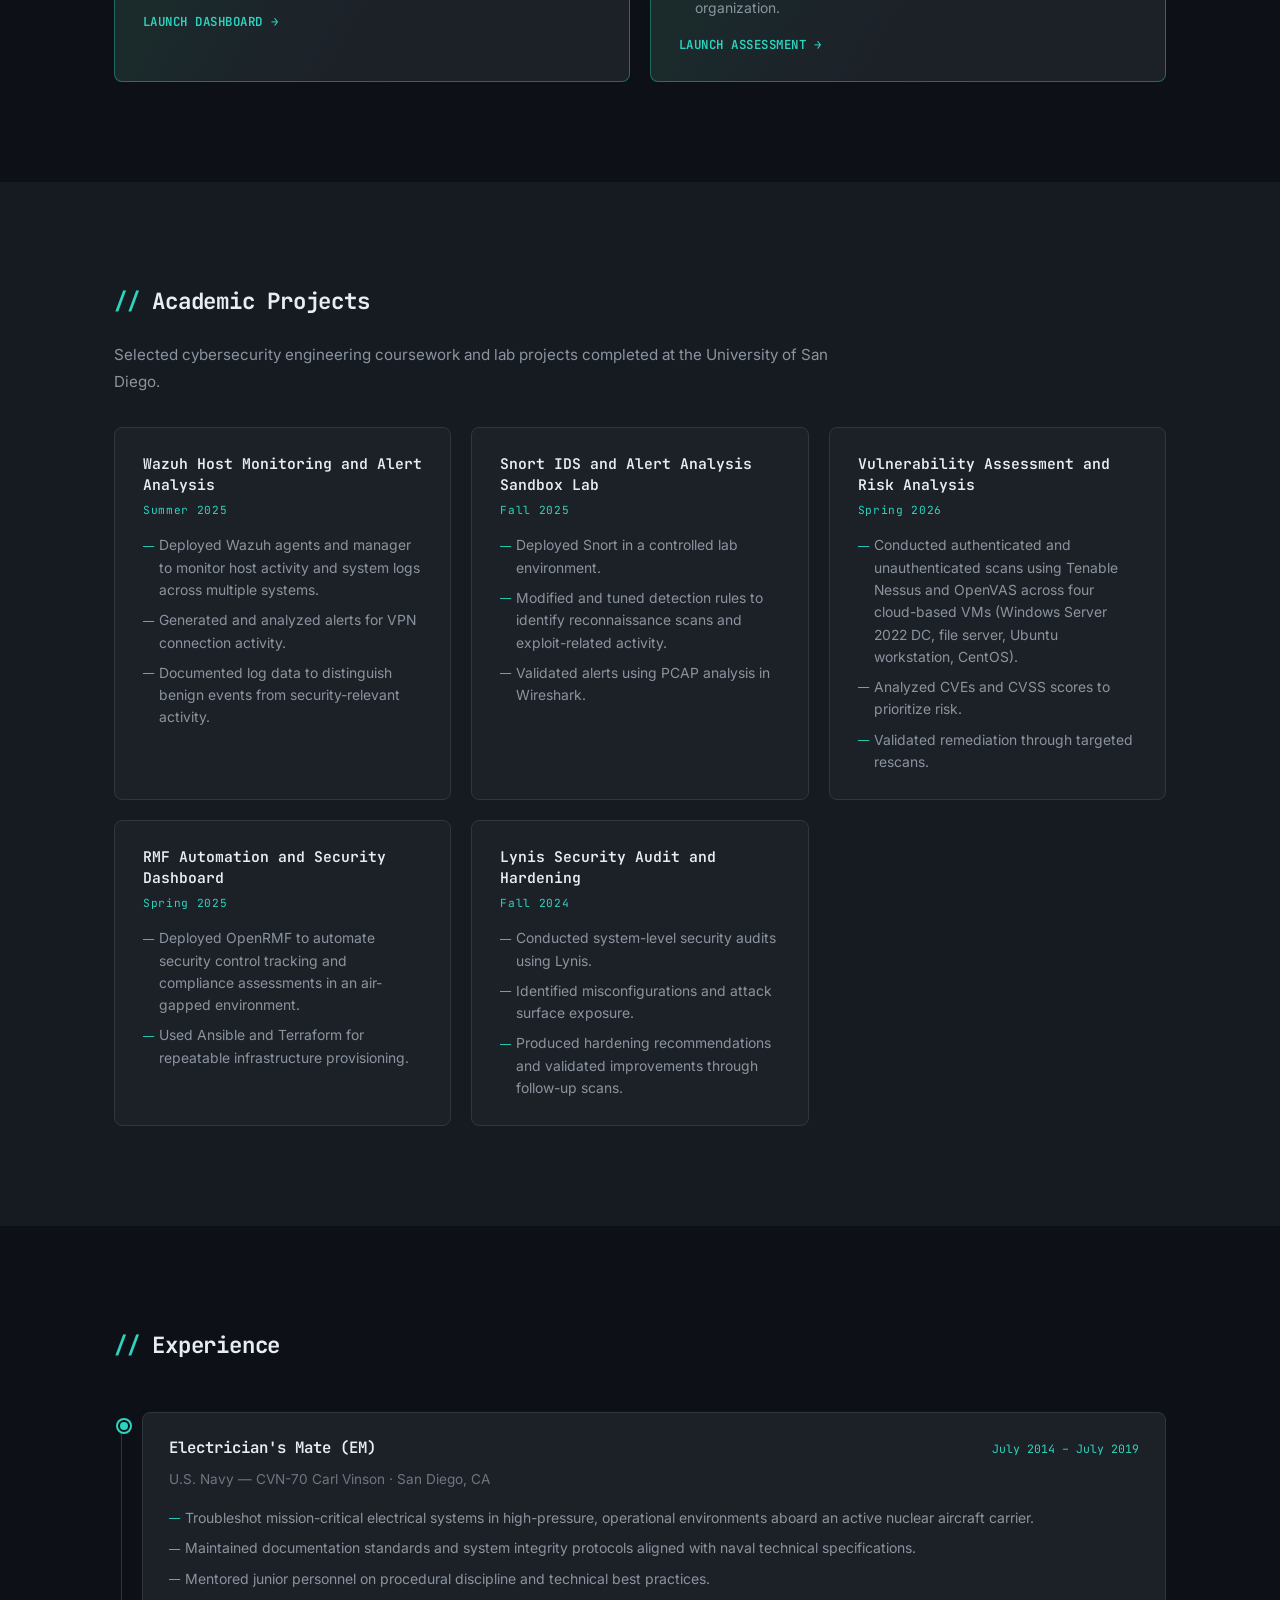
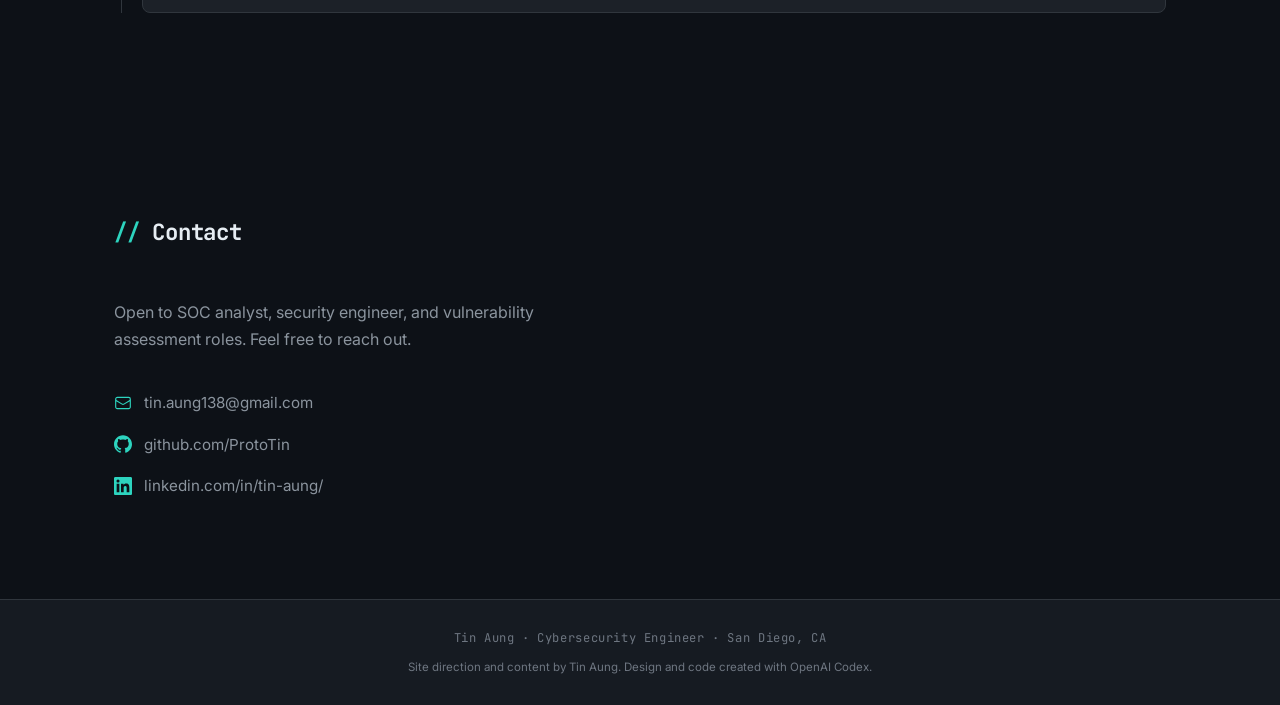
==== commit 91dd4e02: "Update scripting and automation skills" ====
--- a/index.html
+++ b/index.html
@@ -171,7 +171,8 @@
             <ul class="skill-list">
               <li>Python</li>
               <li>Bash</li>
-              <li>PowerShell</li>
+              <li>Ansible</li>
+              <li>Terraform</li>
             </ul>
           </div>
 
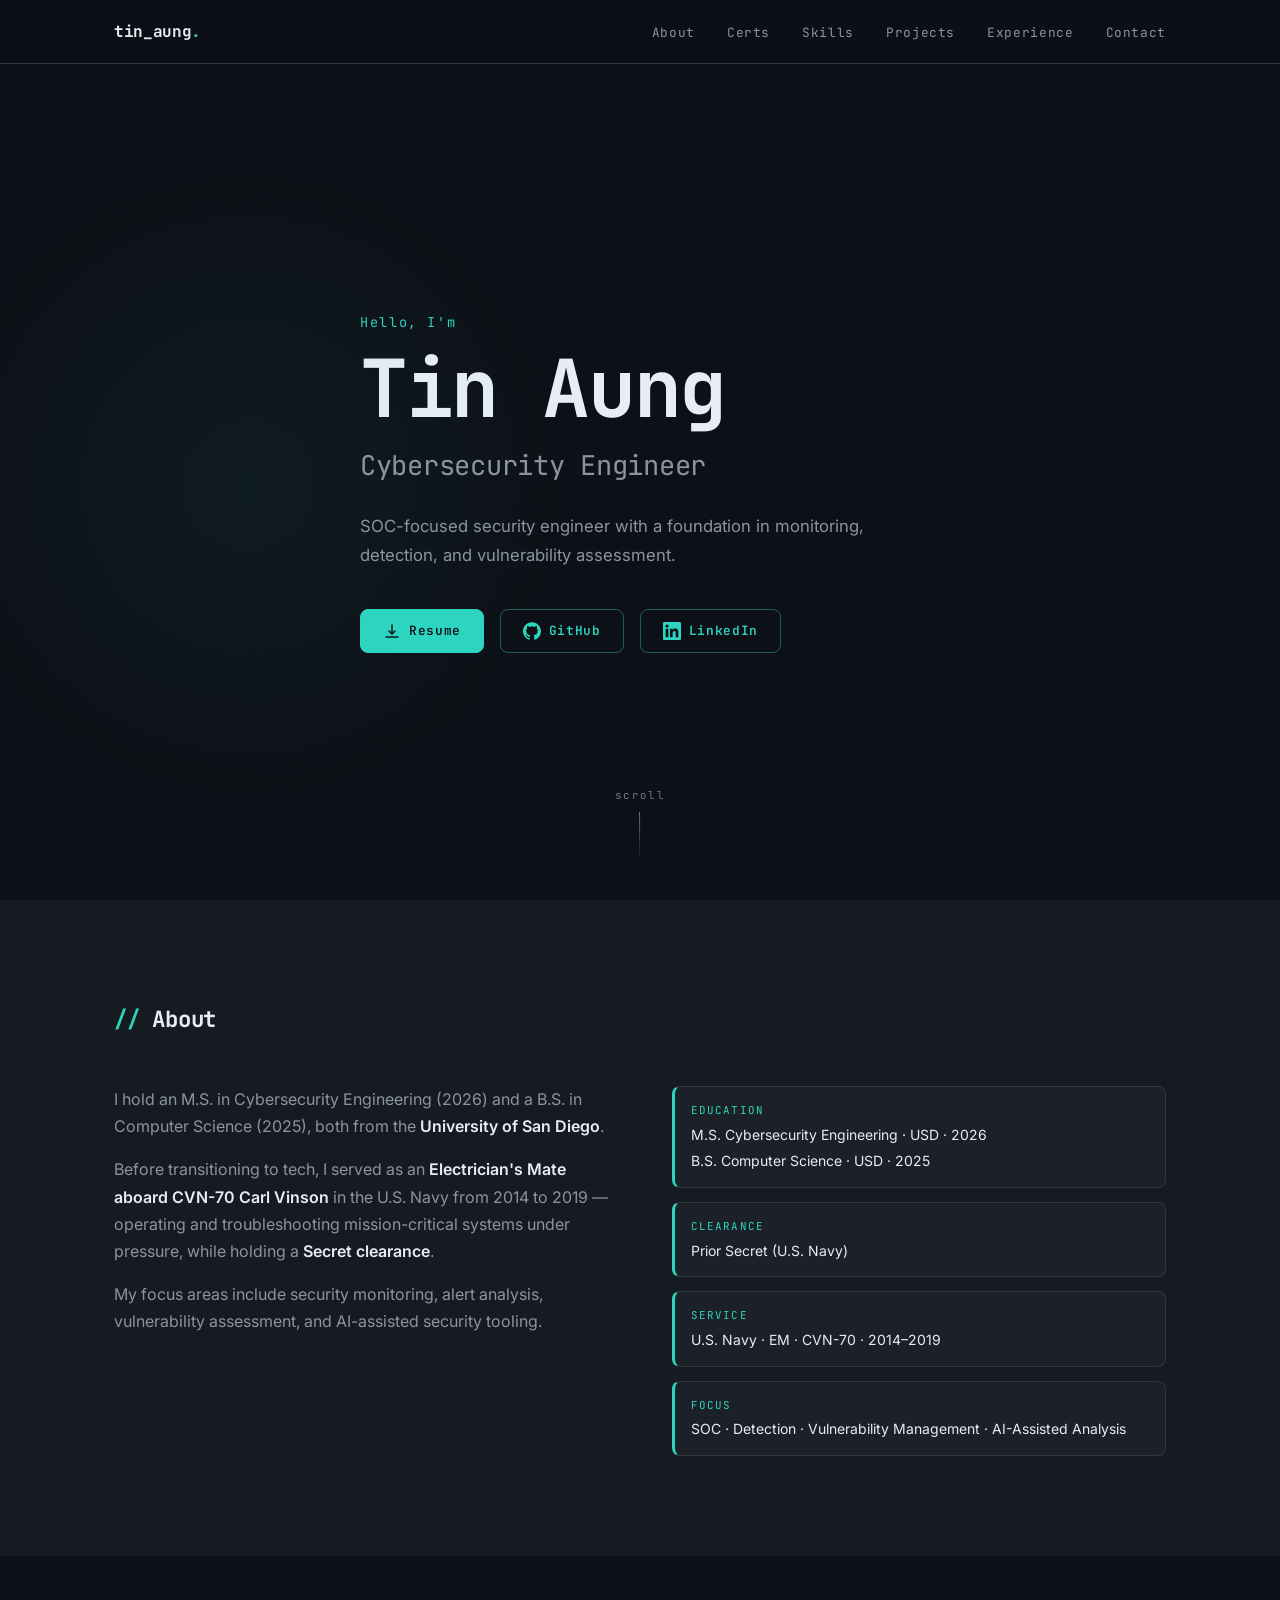
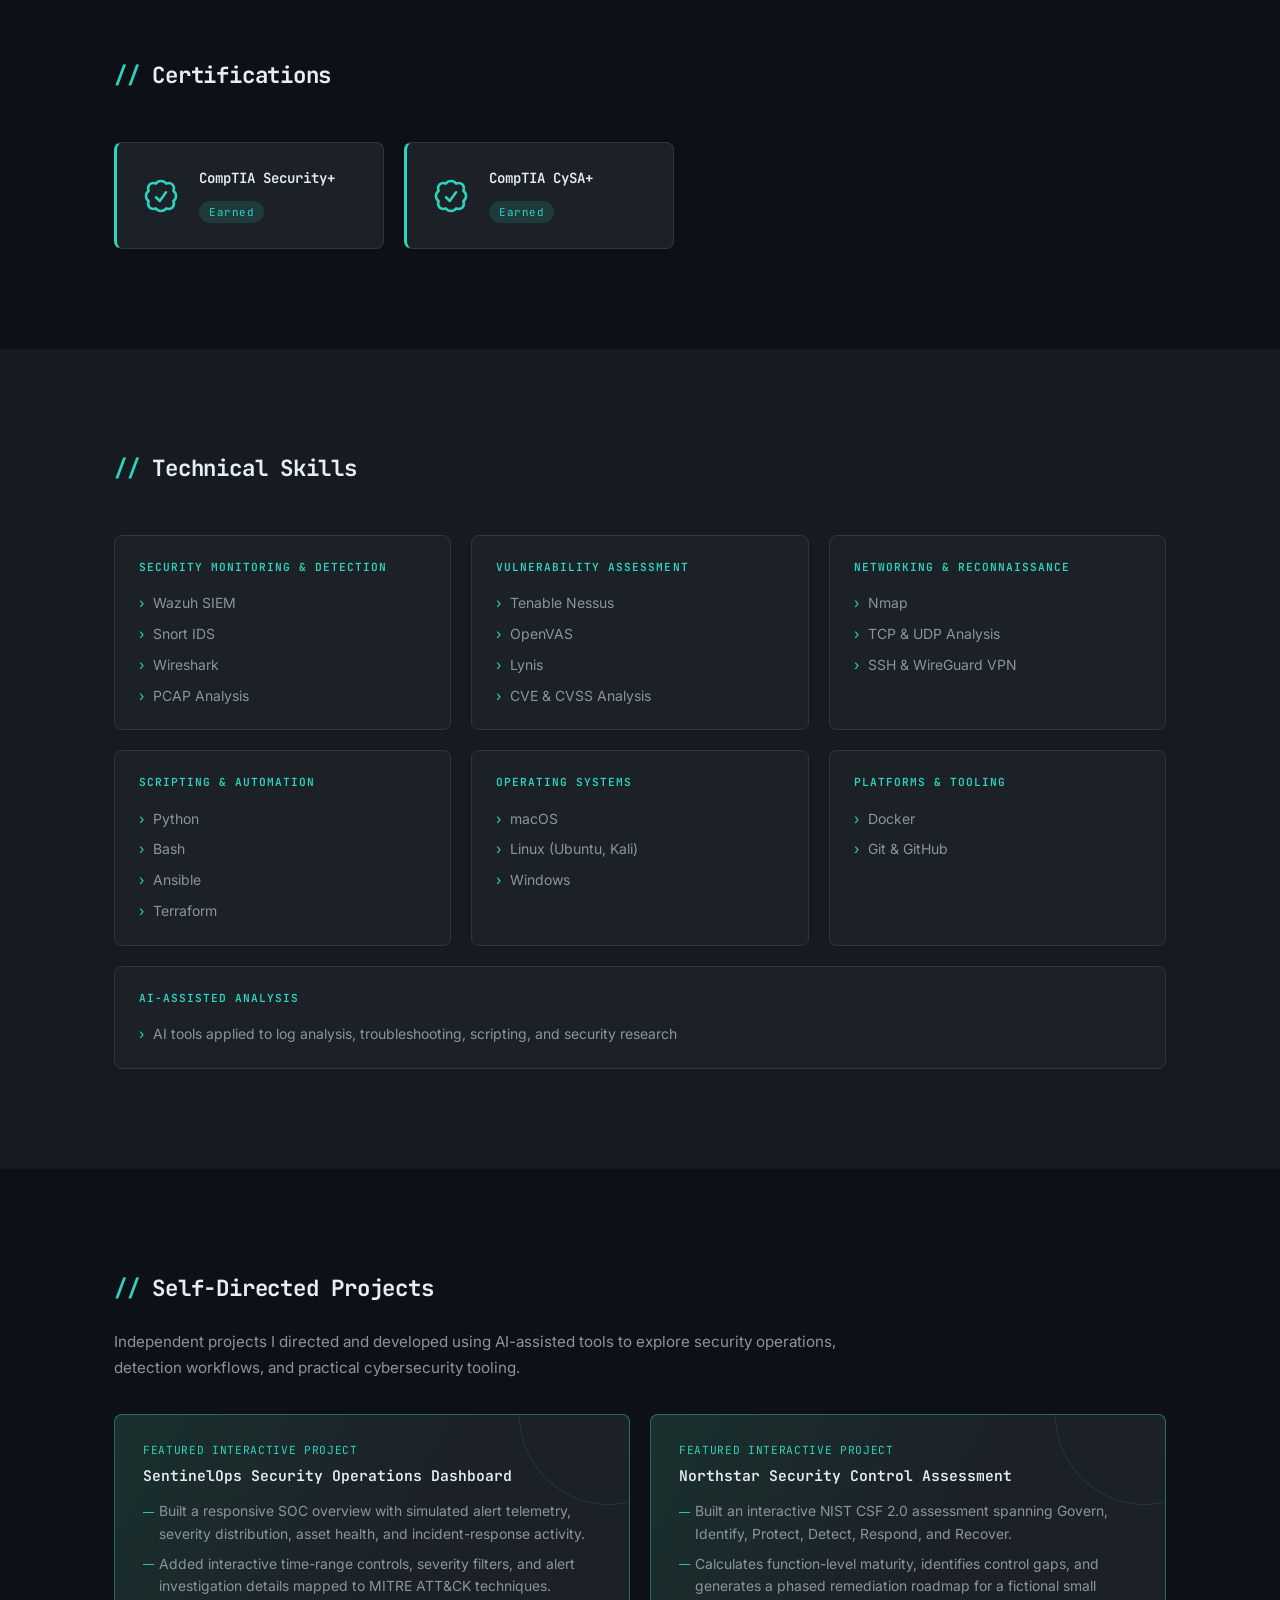
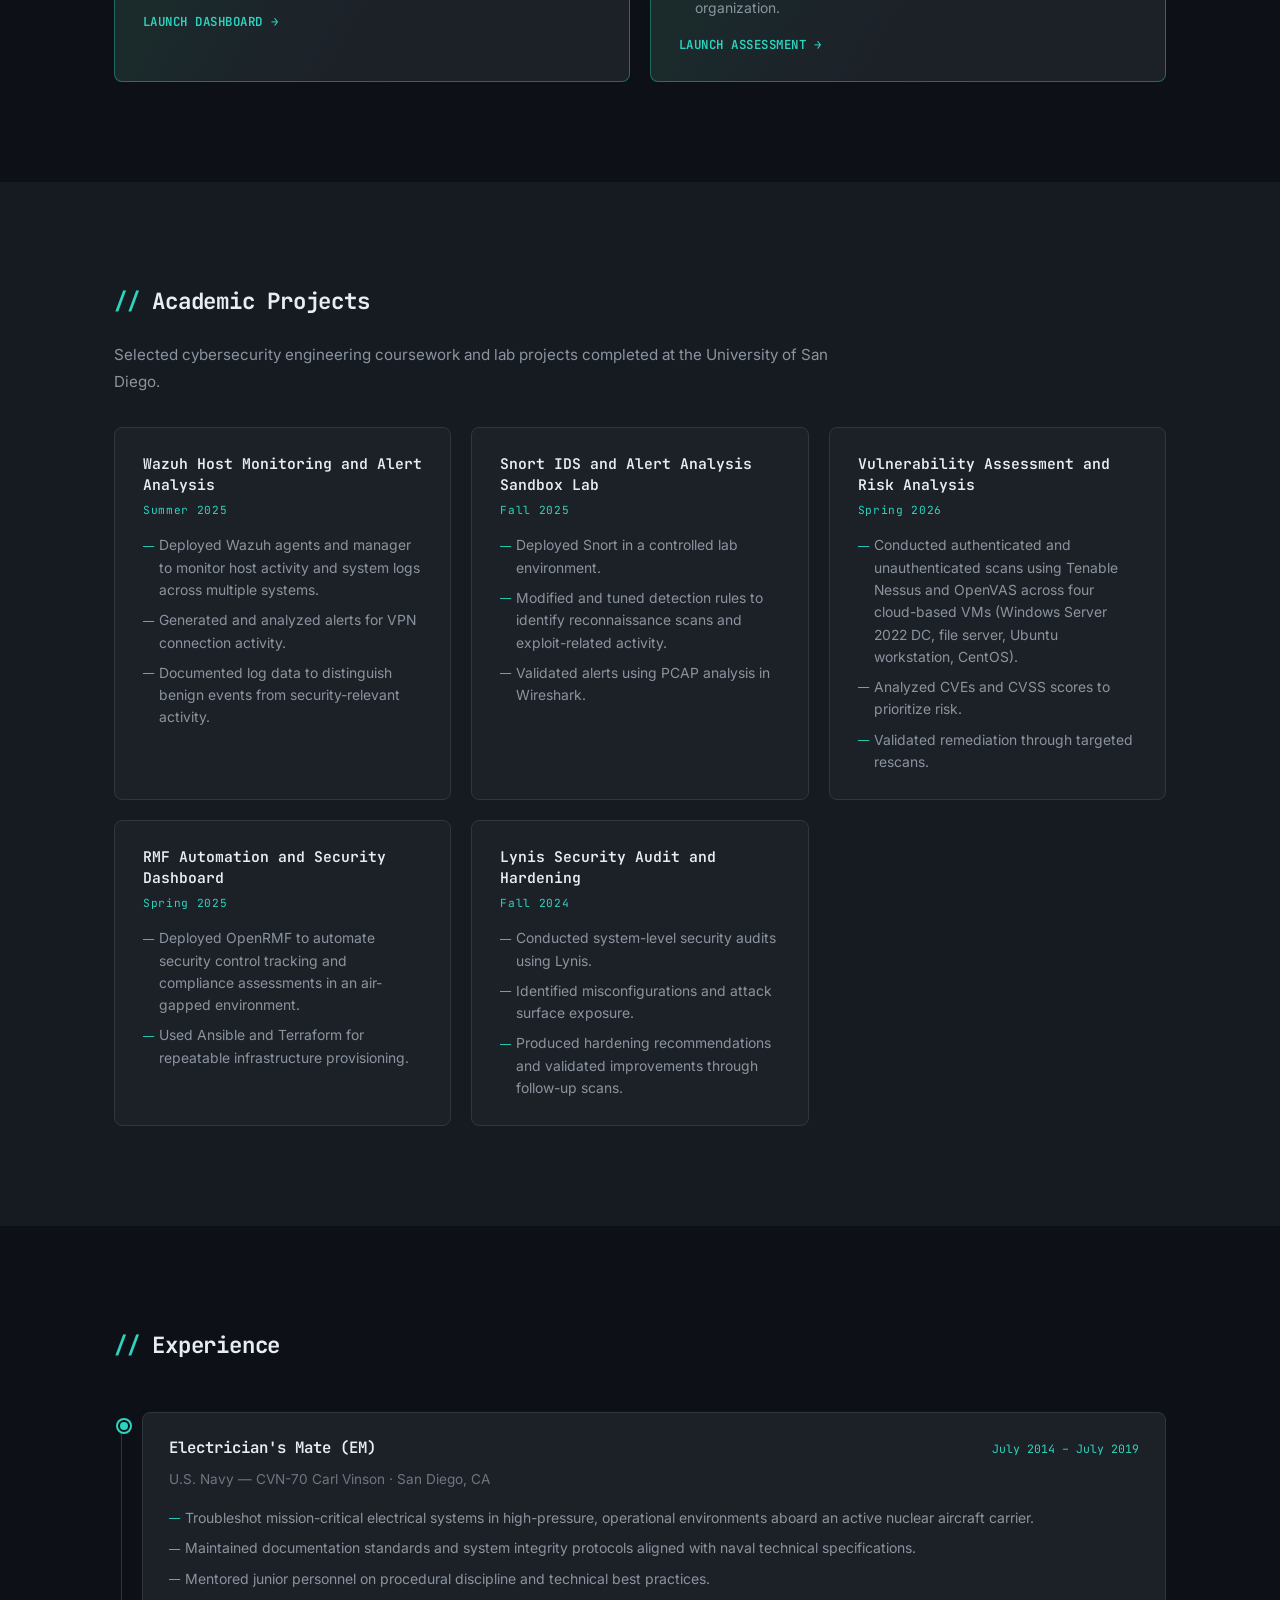
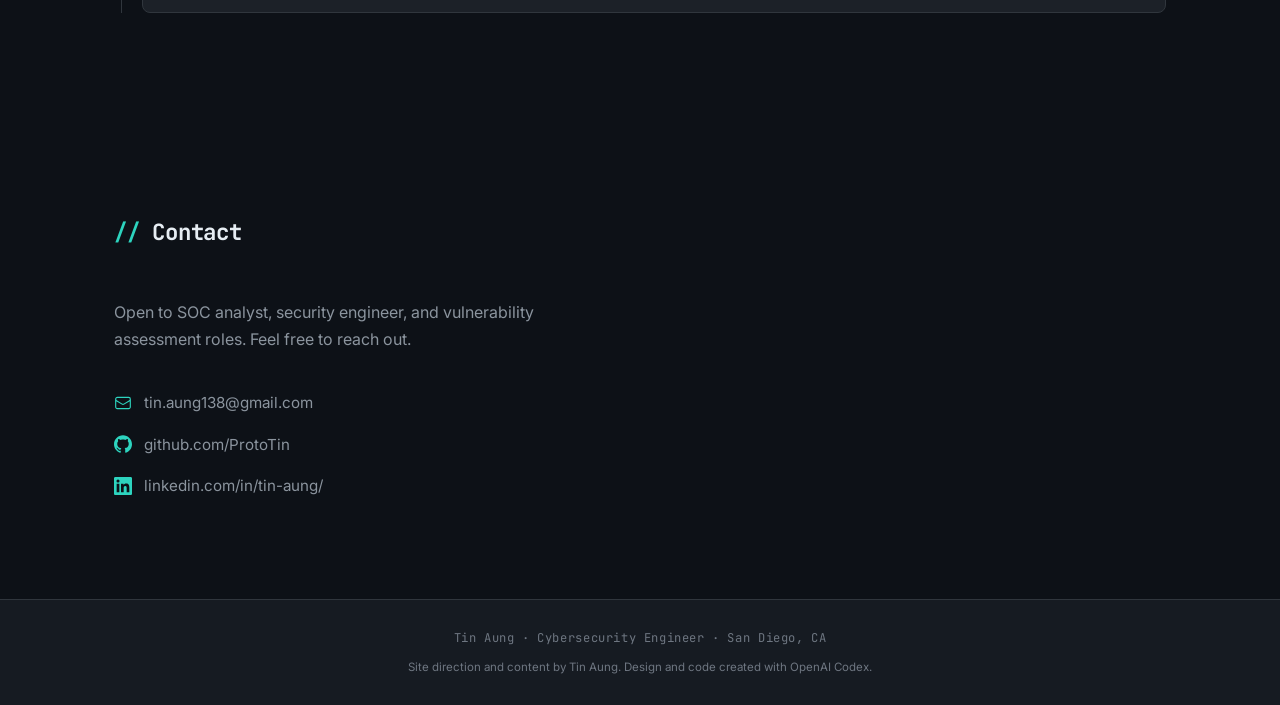
==== commit e4c4aed3: "Add SSH and WireGuard networking skills" ====
--- a/index.html
+++ b/index.html
@@ -163,6 +163,7 @@
             <ul class="skill-list">
               <li>Nmap</li>
               <li>TCP &amp; UDP Analysis</li>
+              <li>SSH &amp; WireGuard VPN</li>
             </ul>
           </div>
 
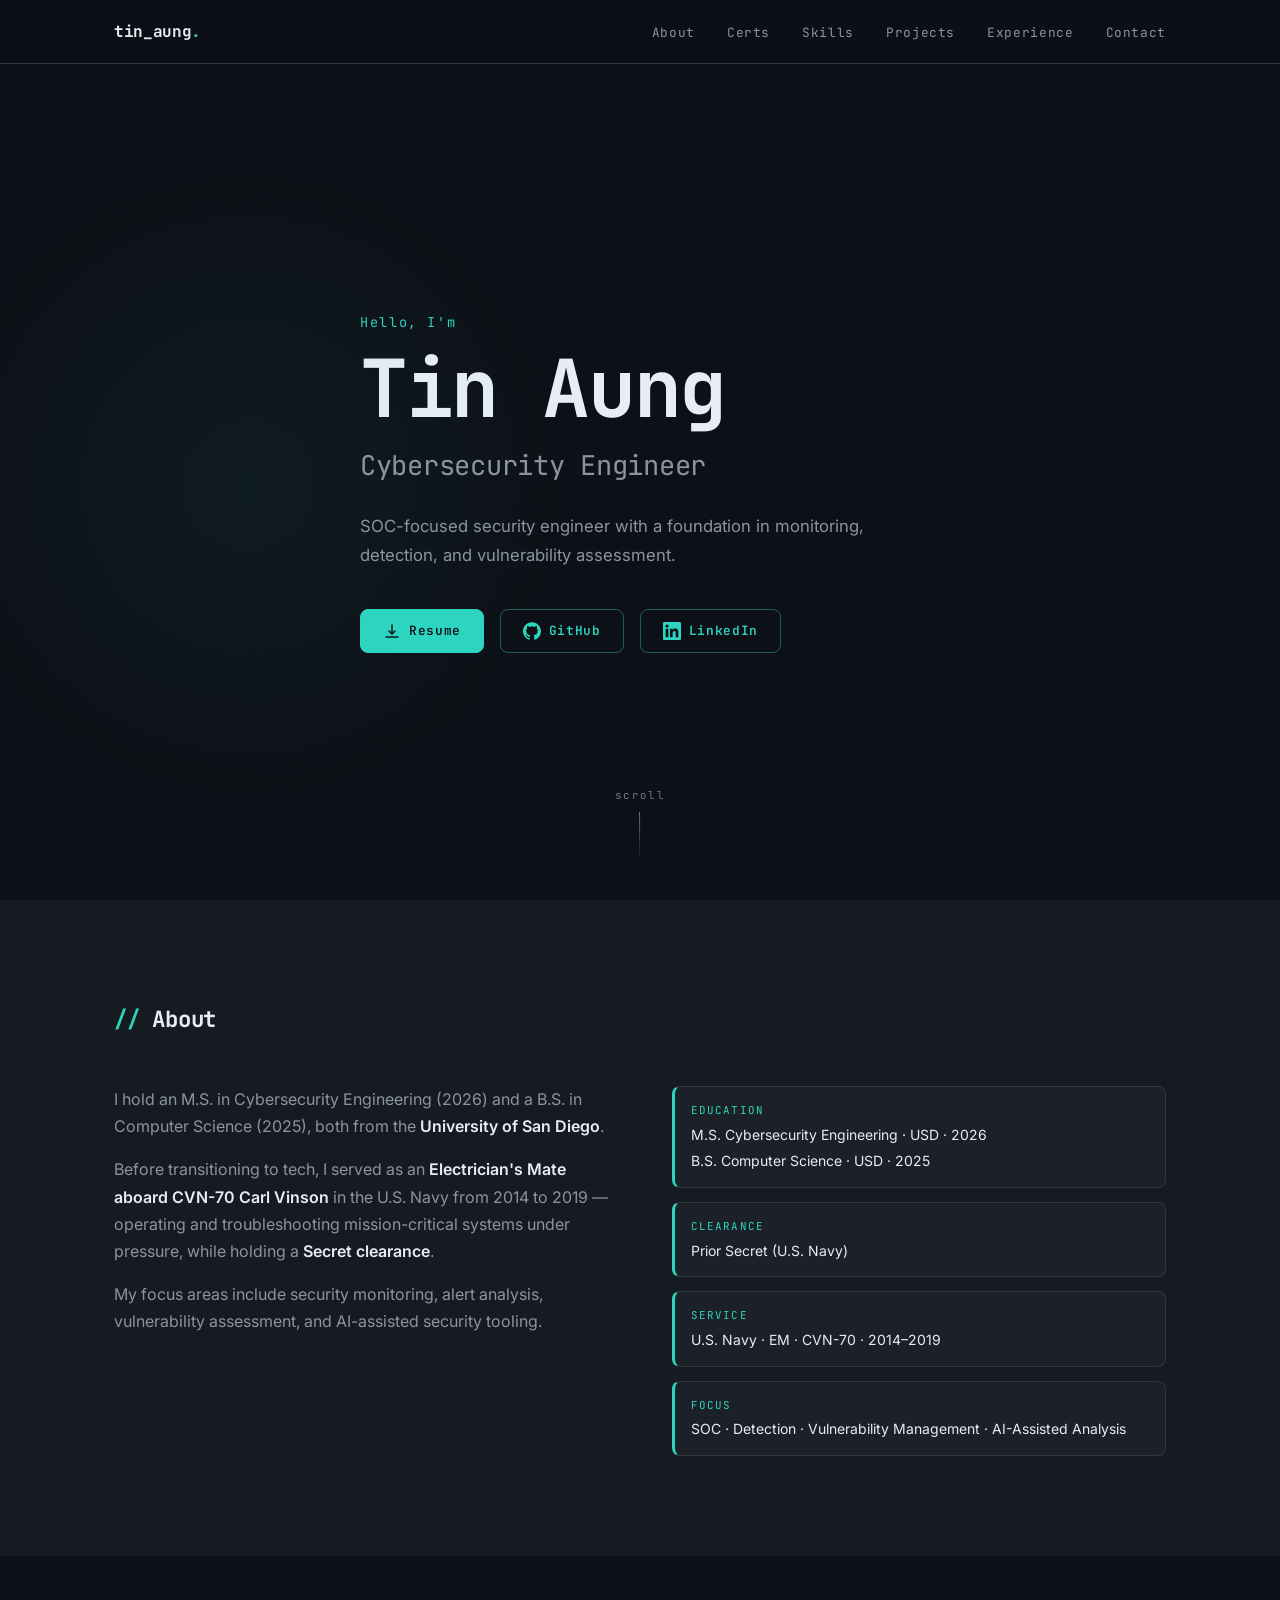
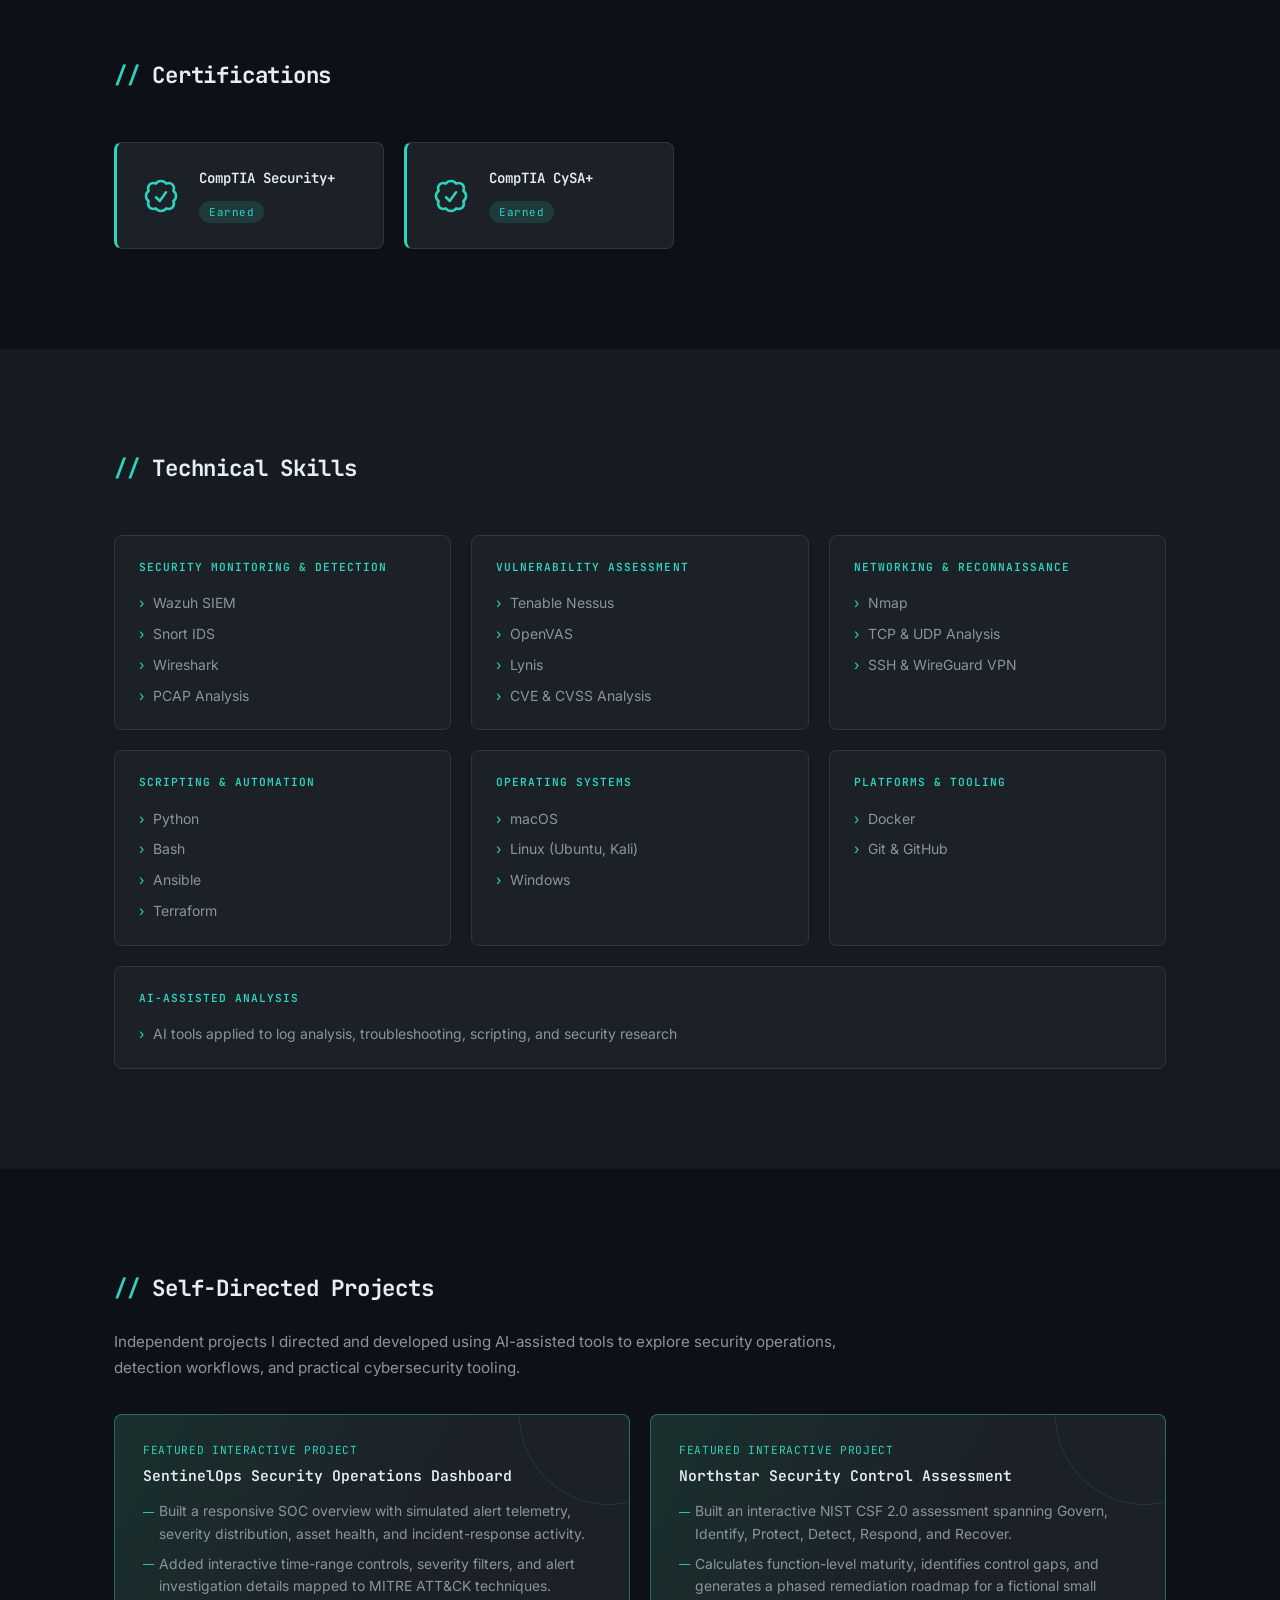
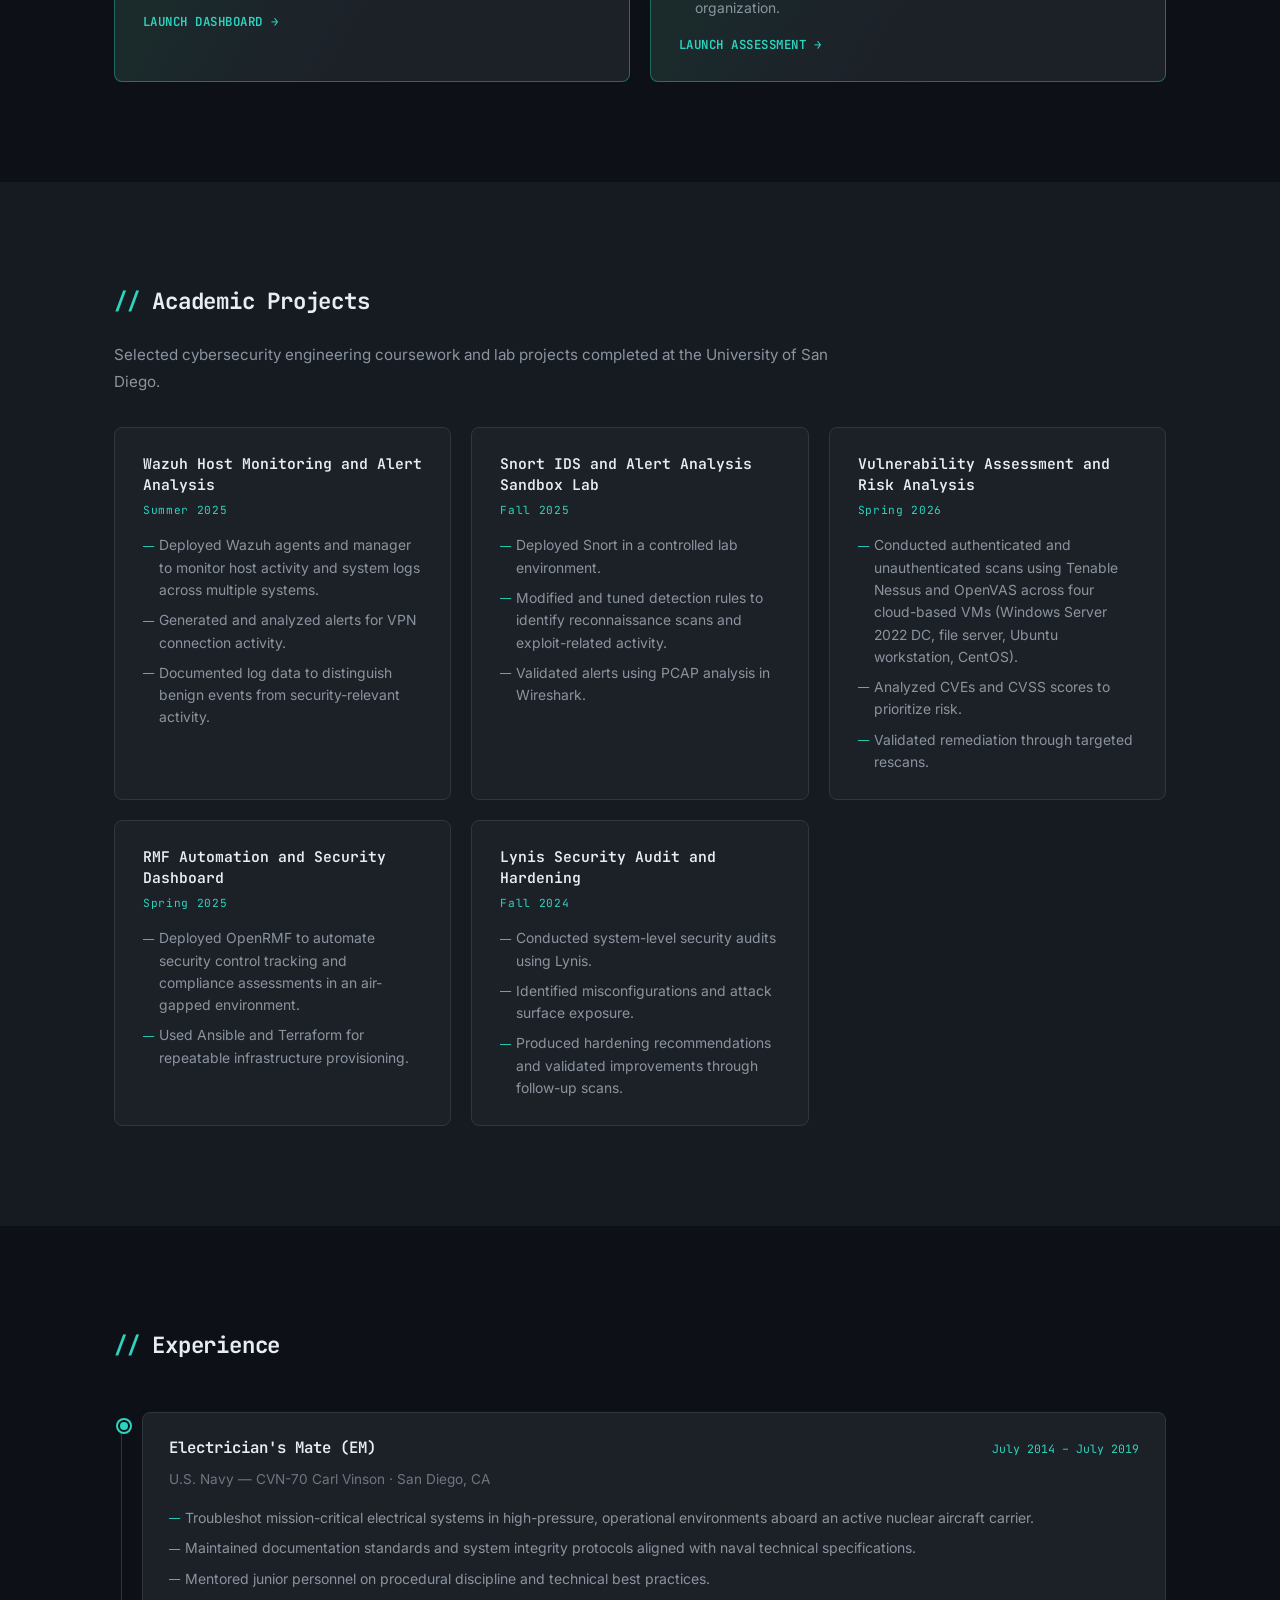
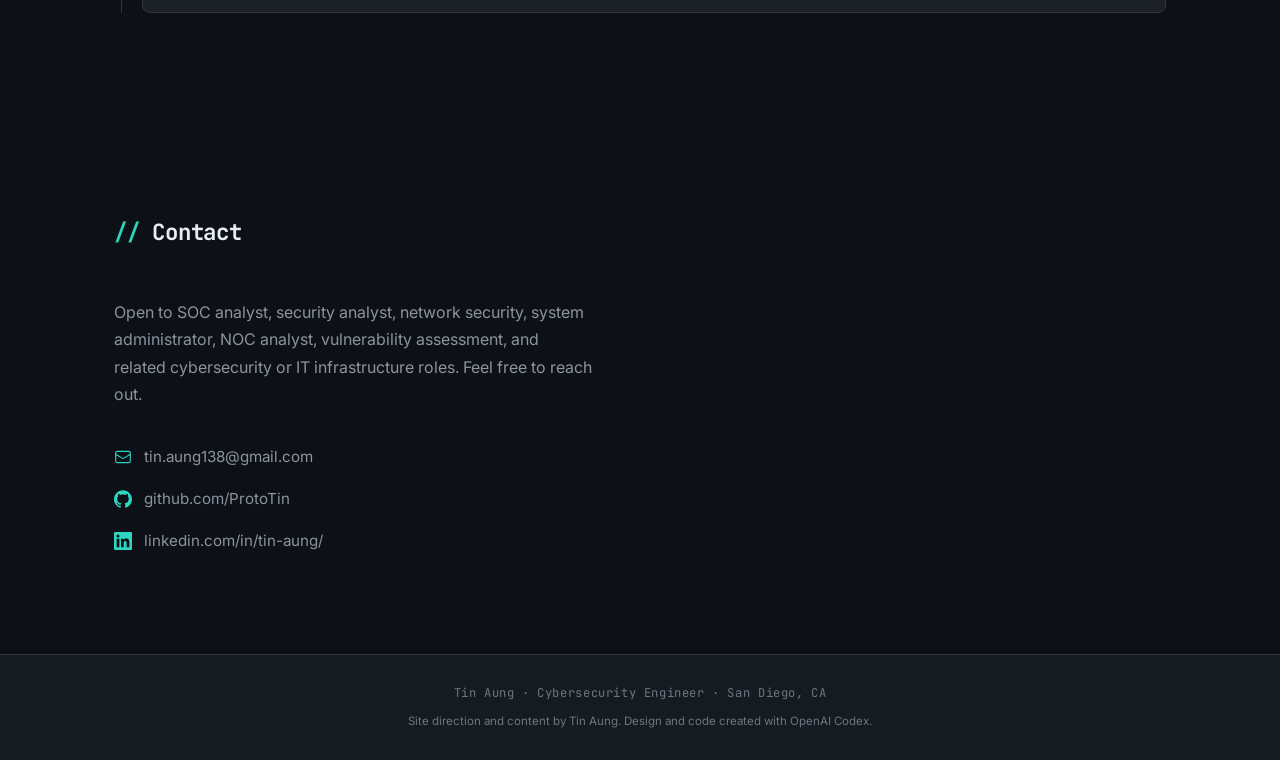
==== commit f8063629: "Broaden open role interests" ====
--- a/index.html
+++ b/index.html
@@ -338,7 +338,7 @@
     <section id="contact" aria-label="Contact">
       <div class="container">
         <h2 class="section-title"><span class="accent">//</span> Contact</h2>
-        <p class="contact-intro">Open to SOC analyst, security engineer, and vulnerability assessment roles. Feel free to reach out.</p>
+        <p class="contact-intro">Open to SOC analyst, security analyst, network security, system administrator, NOC analyst, vulnerability assessment, and related cybersecurity or IT infrastructure roles. Feel free to reach out.</p>
         <div class="contact-links">
           <a href="mailto:tin.aung138@gmail.com" class="contact-item">
             <svg class="icon" viewBox="0 0 24 24" fill="none" stroke="currentColor" stroke-width="1.5" aria-hidden="true">
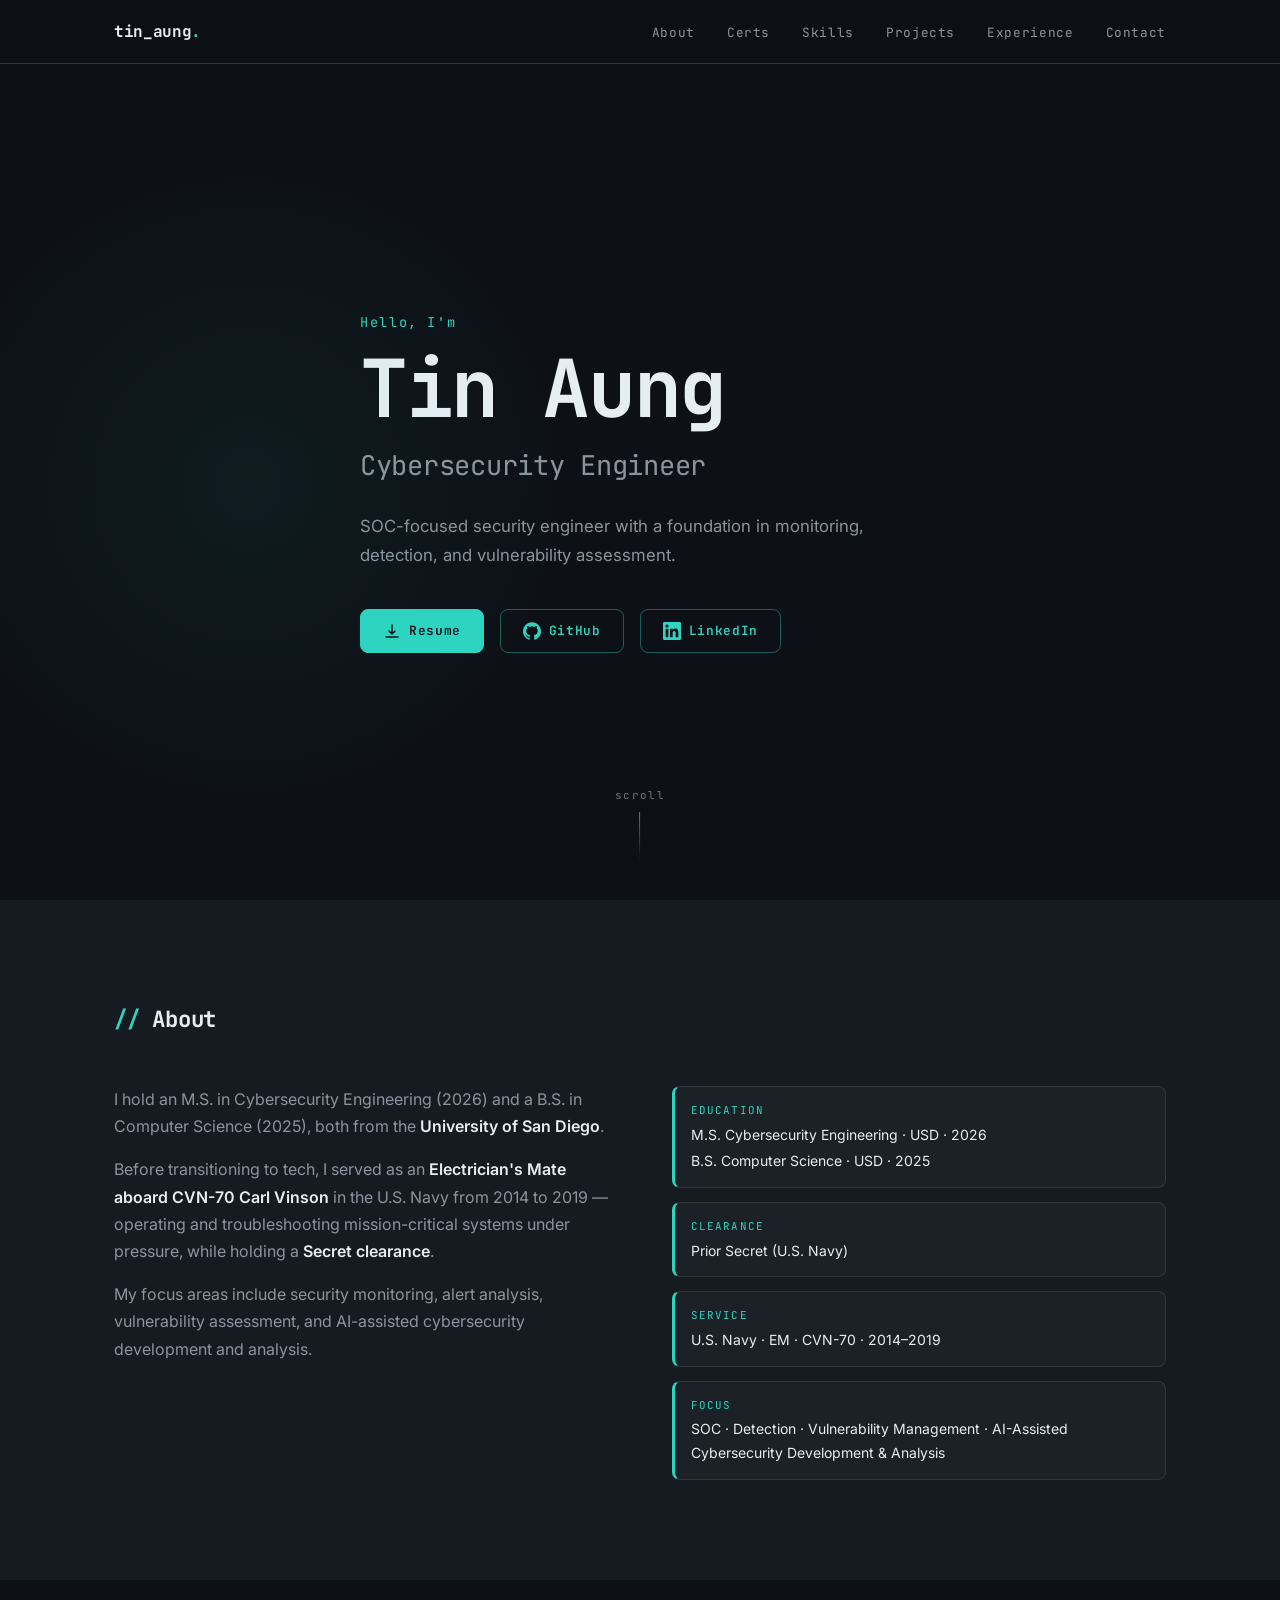
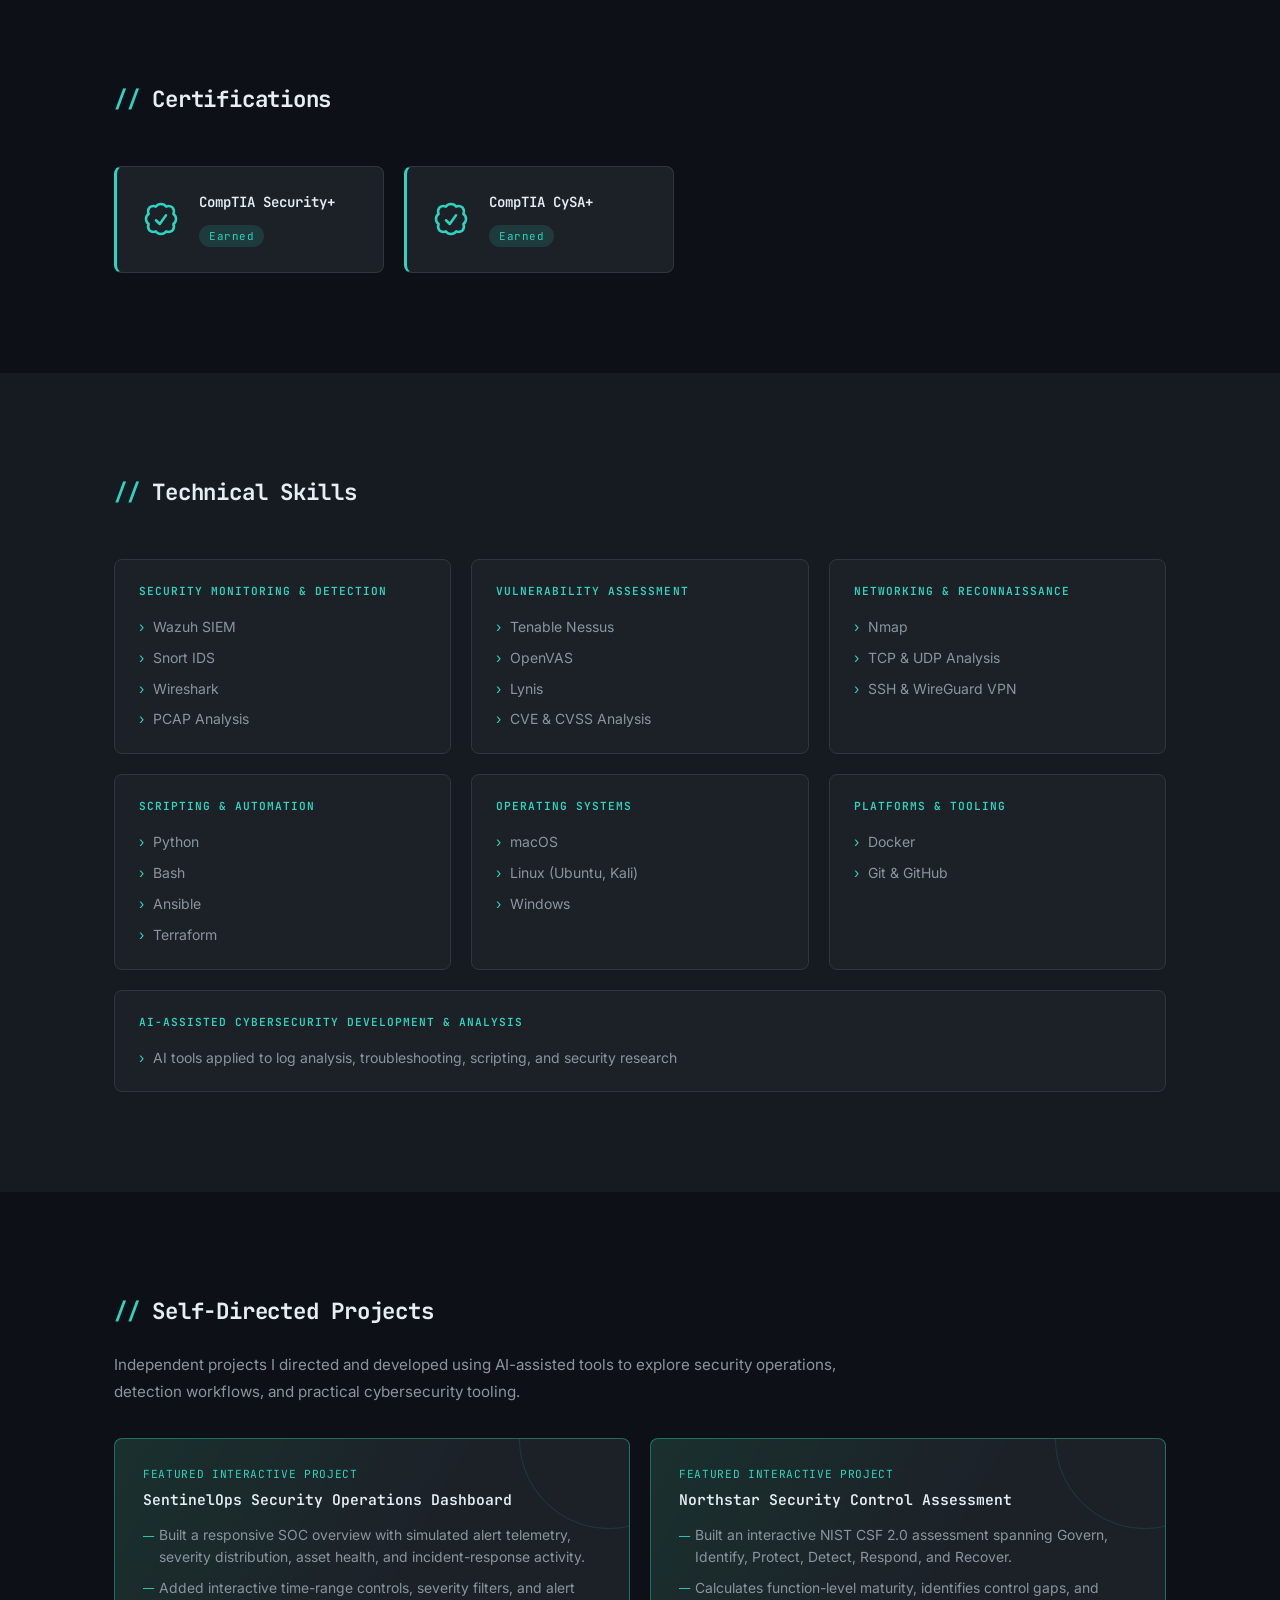
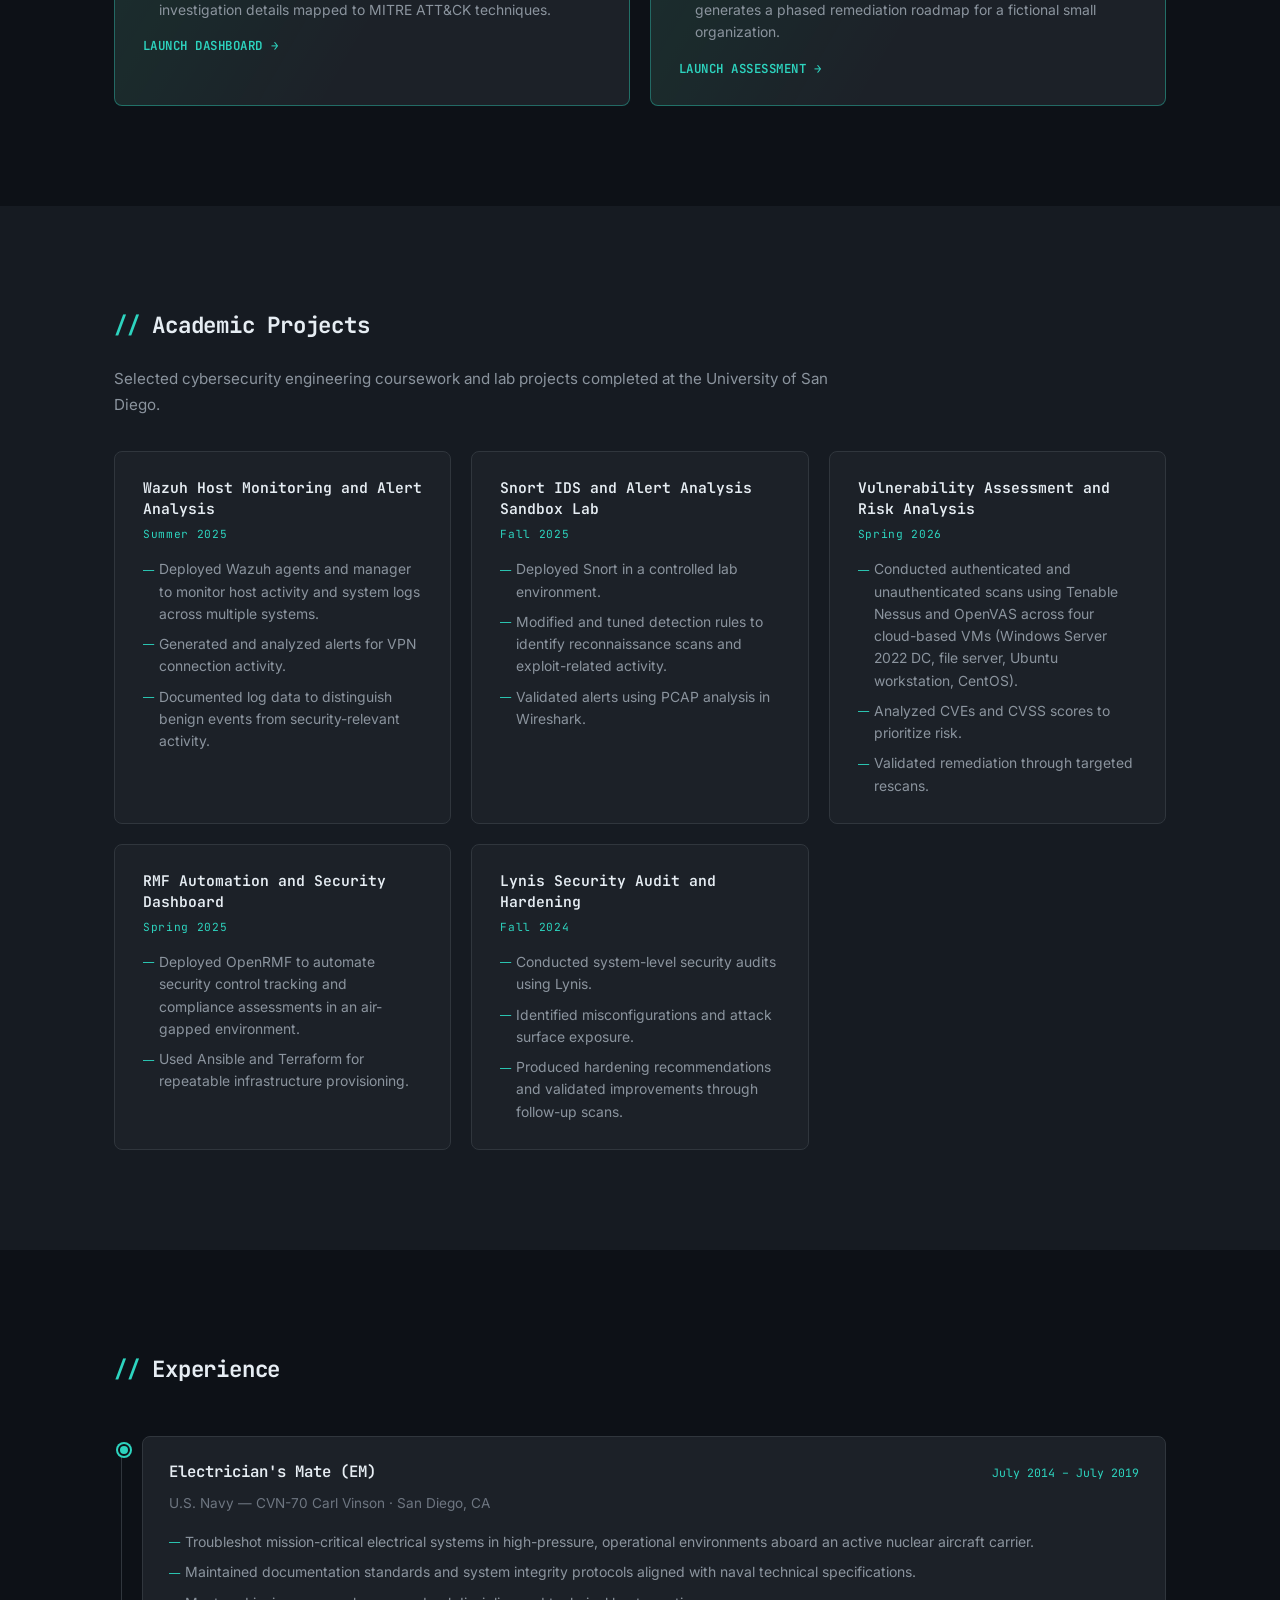
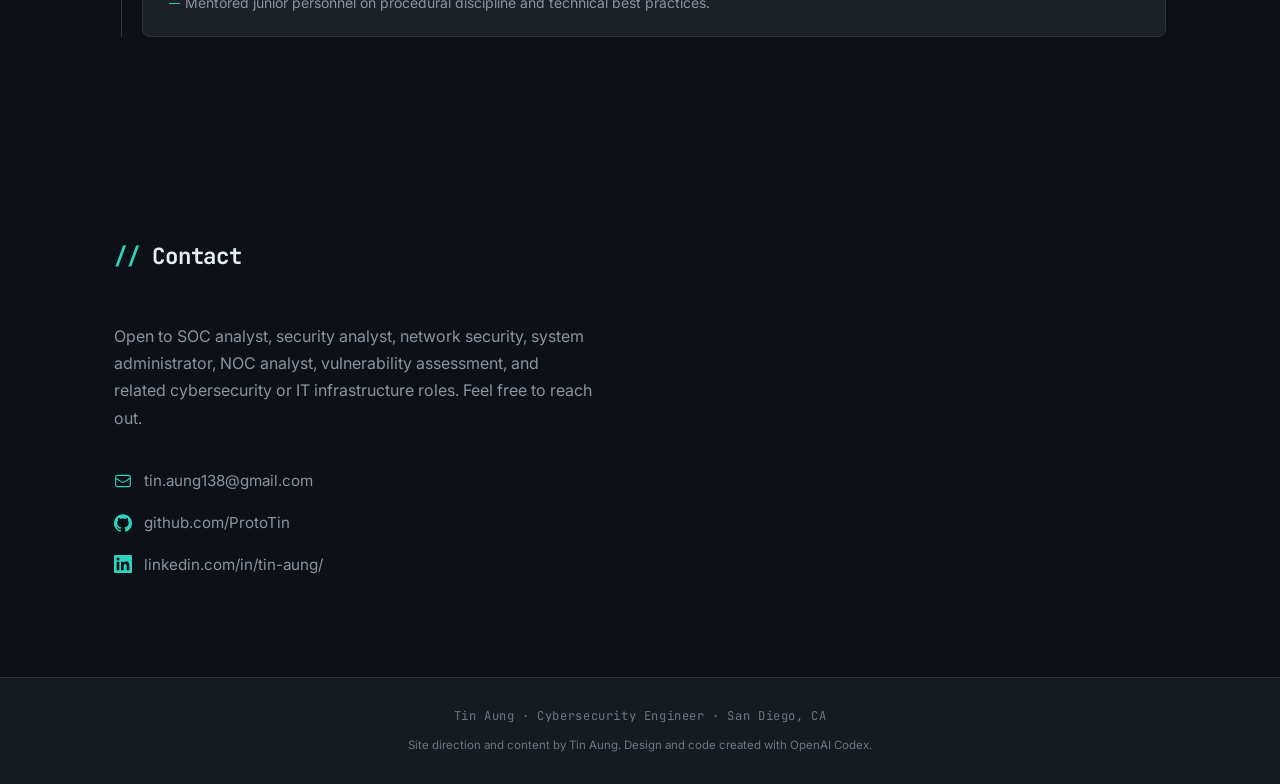
==== commit d80b6f85: "Clarify AI-assisted cybersecurity focus" ====
--- a/index.html
+++ b/index.html
@@ -76,7 +76,7 @@
           <div class="about-text">
             <p>I hold an M.S. in Cybersecurity Engineering (2026) and a B.S. in Computer Science (2025), both from the <strong>University of San Diego</strong>.</p>
             <p>Before transitioning to tech, I served as an <strong>Electrician's Mate aboard CVN-70 Carl Vinson</strong> in the U.S. Navy from 2014 to 2019 — operating and troubleshooting mission-critical systems under pressure, while holding a <strong>Secret clearance</strong>.</p>
-            <p>My focus areas include security monitoring, alert analysis, vulnerability assessment, and AI-assisted security tooling.</p>
+            <p>My focus areas include security monitoring, alert analysis, vulnerability assessment, and AI-assisted cybersecurity development and analysis.</p>
           </div>
           <div class="about-highlights">
             <div class="highlight-item">
@@ -94,7 +94,7 @@
             </div>
             <div class="highlight-item">
               <span class="highlight-label">Focus</span>
-              <span class="highlight-value">SOC · Detection · Vulnerability Management · AI-Assisted Analysis</span>
+              <span class="highlight-value">SOC · Detection · Vulnerability Management · AI-Assisted Cybersecurity Development &amp; Analysis</span>
             </div>
           </div>
         </div>
@@ -195,7 +195,7 @@
           </div>
 
           <div class="skill-category skill-category--wide">
-            <h3 class="skill-category-title">AI-Assisted Analysis</h3>
+            <h3 class="skill-category-title">AI-Assisted Cybersecurity Development &amp; Analysis</h3>
             <ul class="skill-list">
               <li>AI tools applied to log analysis, troubleshooting, scripting, and security research</li>
             </ul>
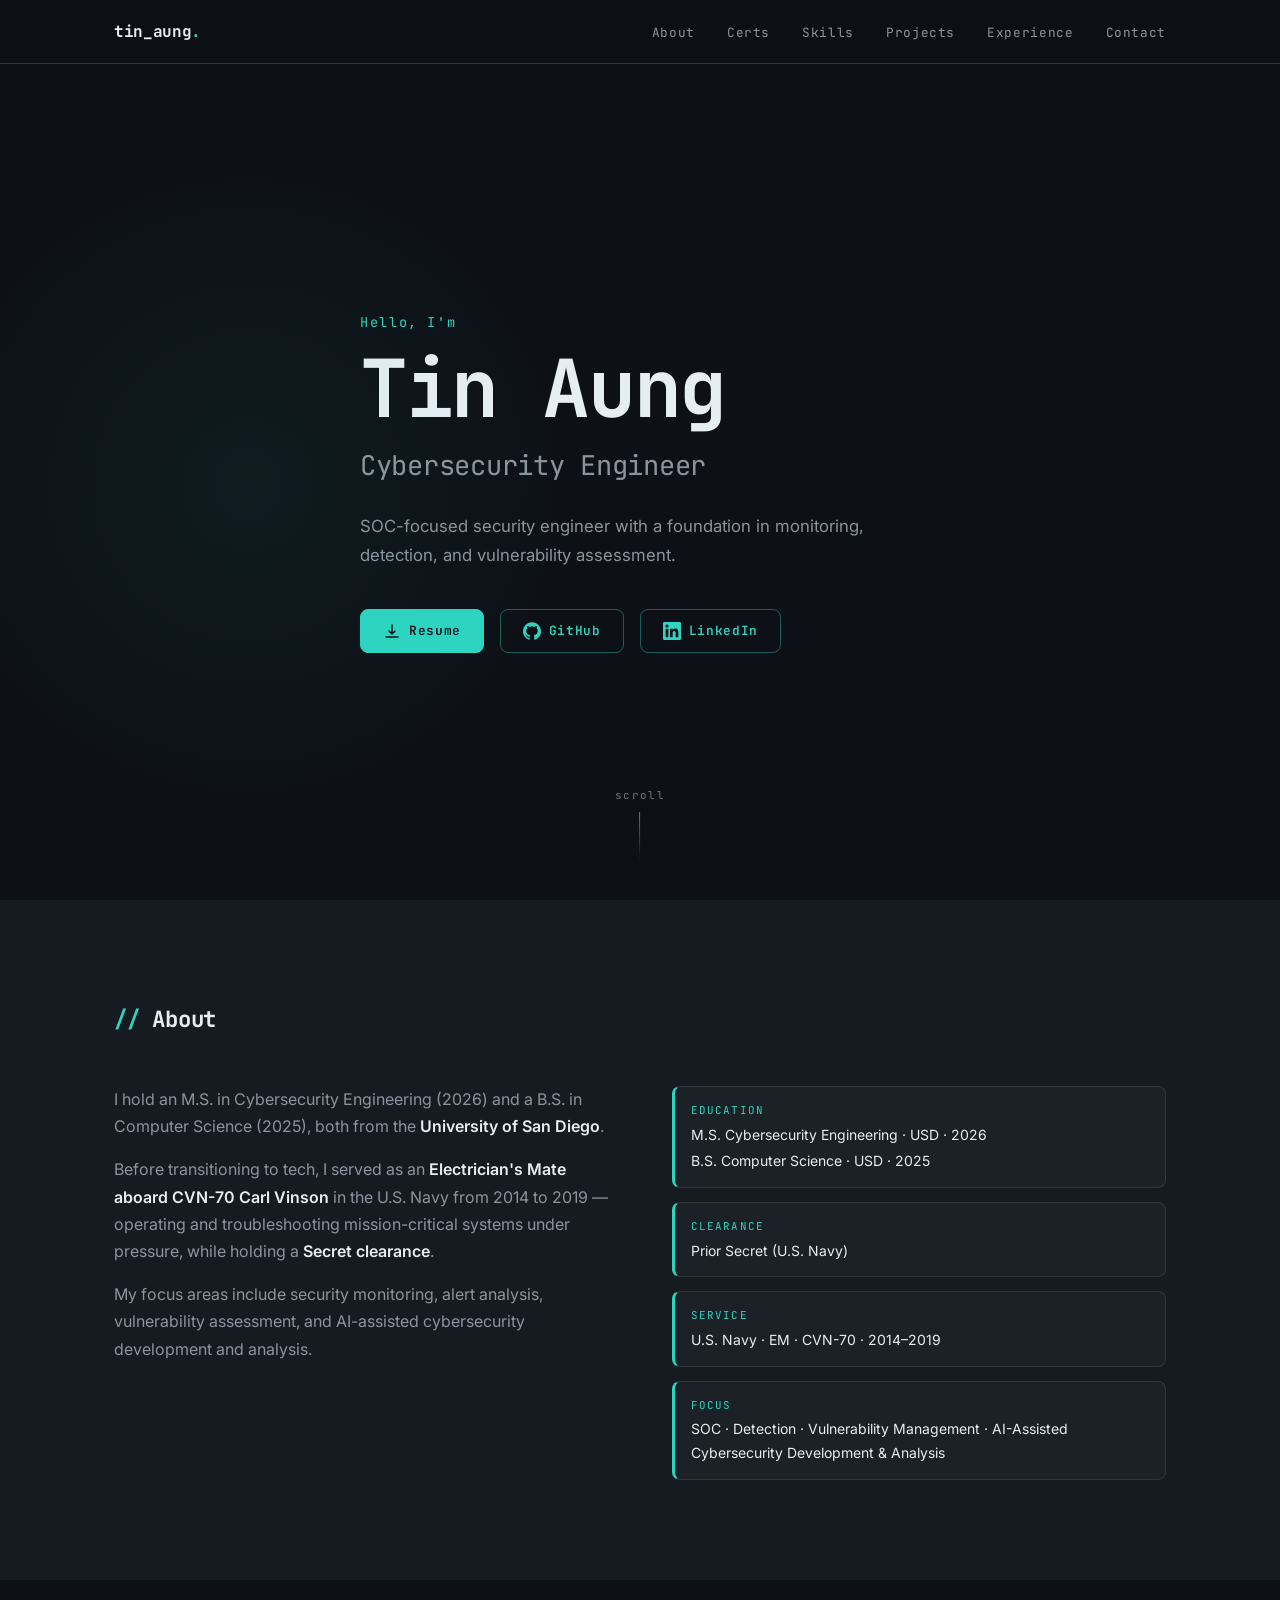
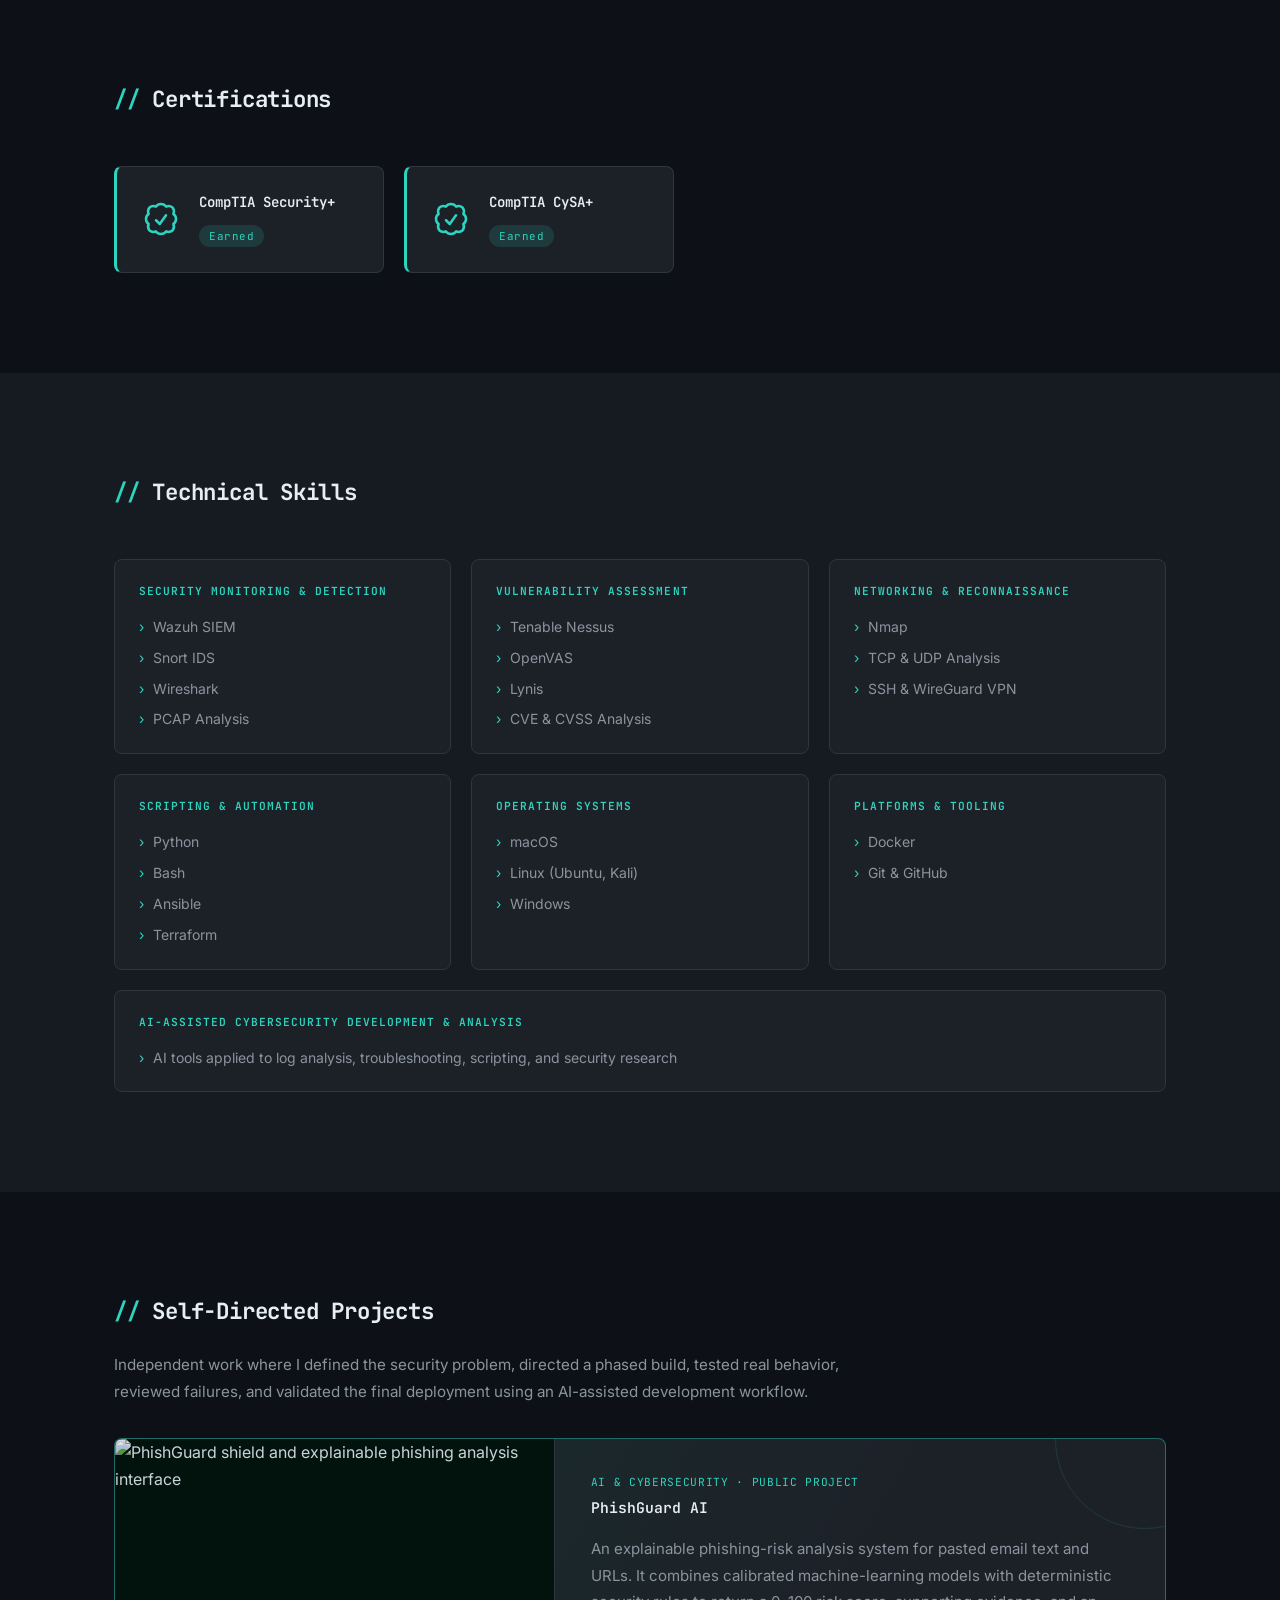
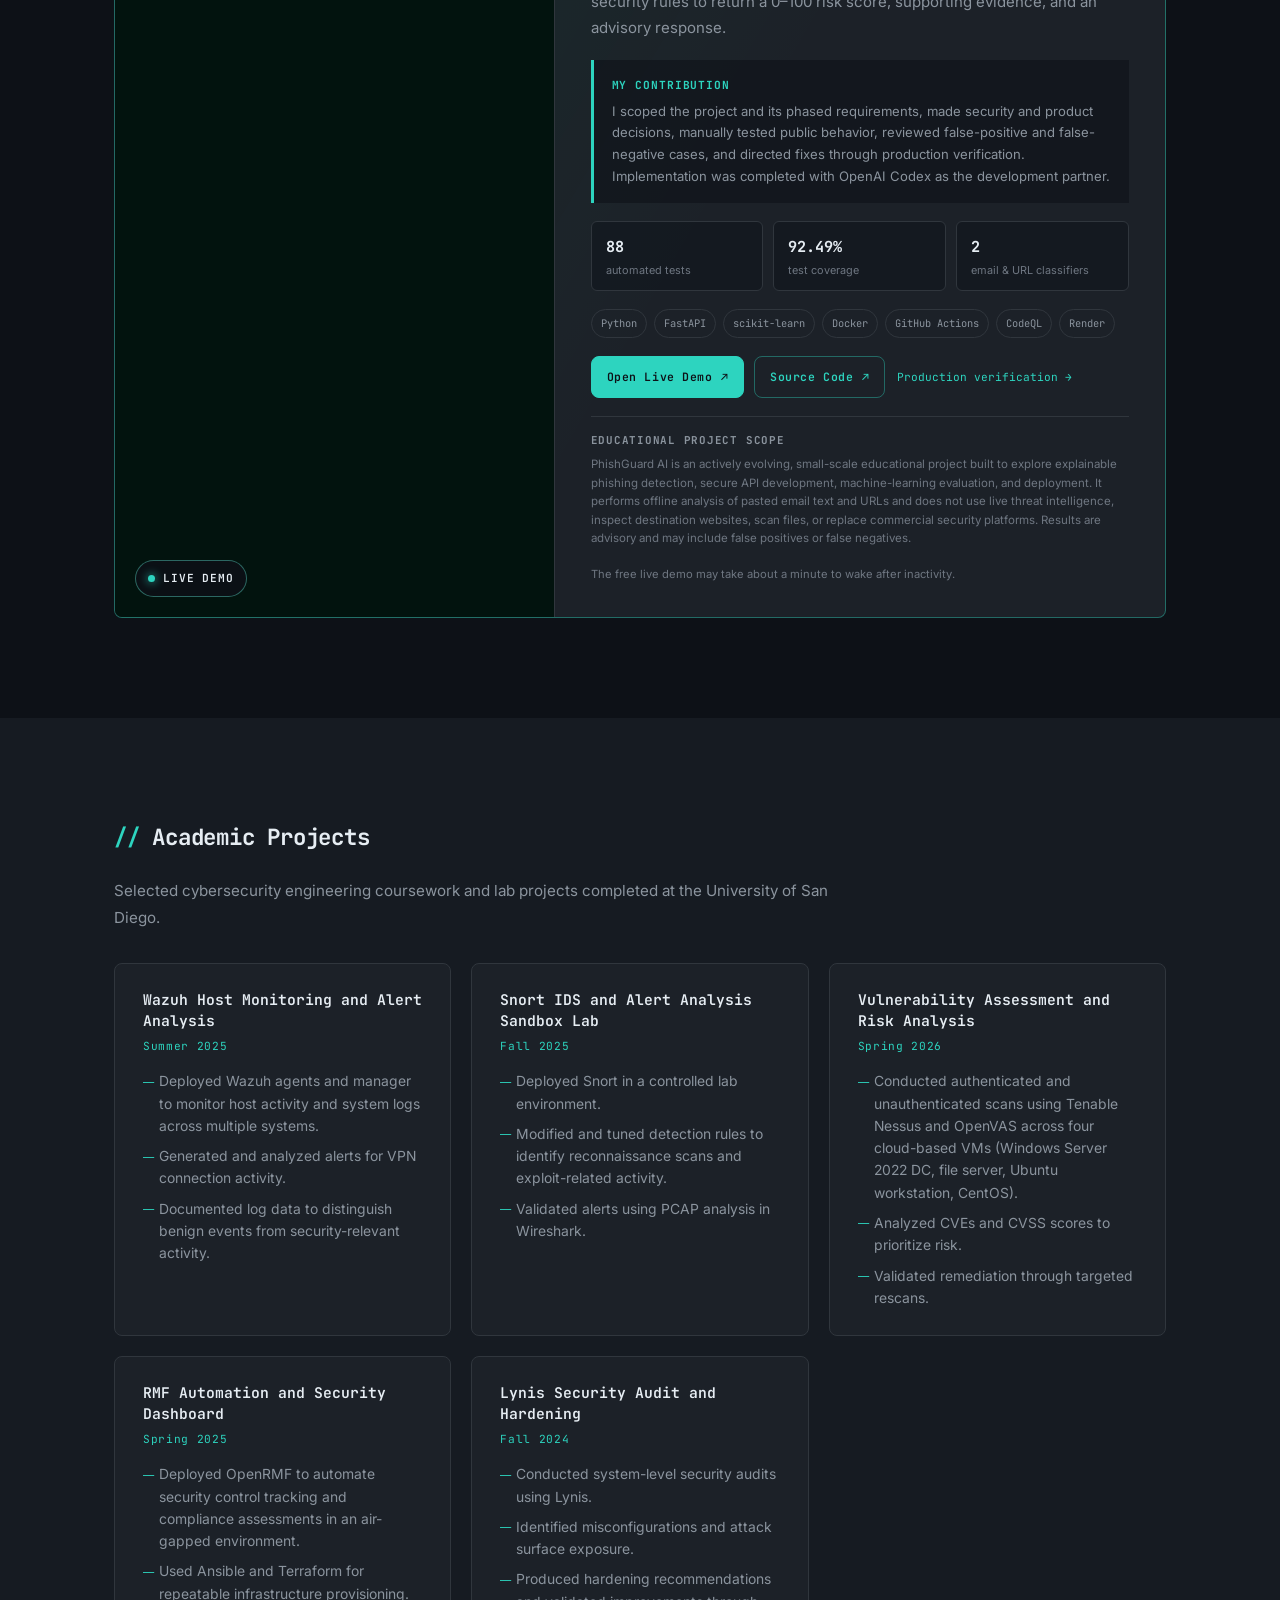
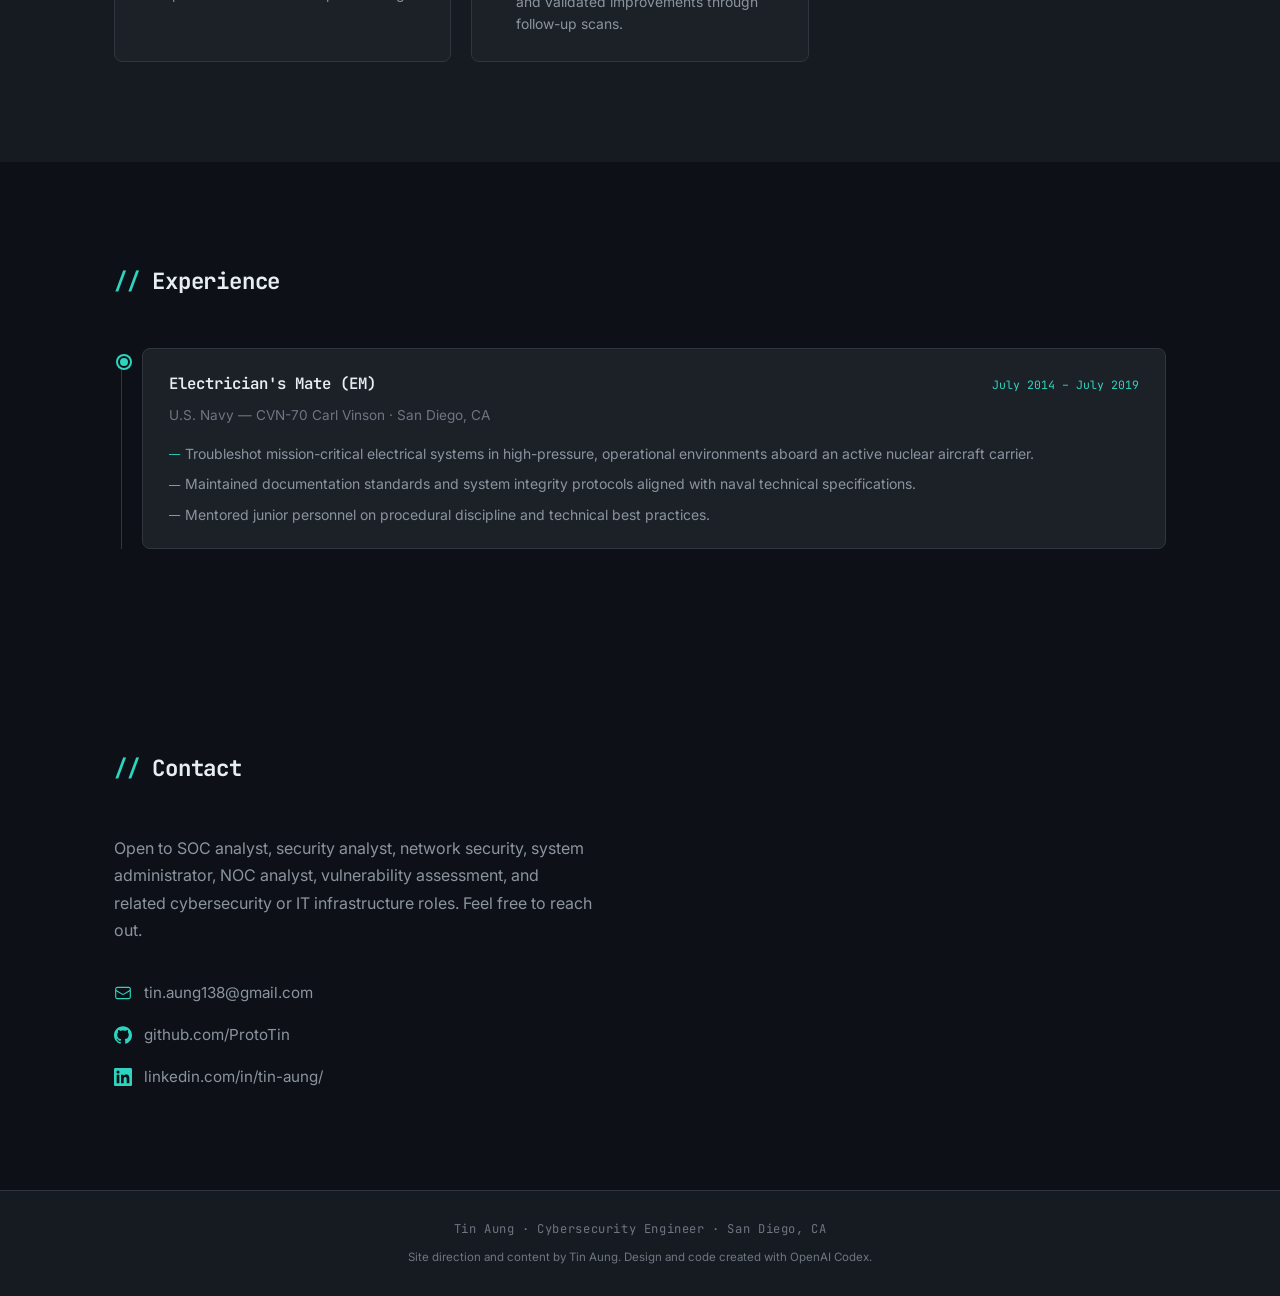
==== commit 0576d707: "Feature PhishGuard project in portfolio" ====
--- a/index.html
+++ b/index.html
@@ -209,34 +209,56 @@
     <section id="self-directed-projects" aria-label="Self-Directed Projects">
       <div class="container">
         <h2 class="section-title"><span class="accent">//</span> Self-Directed Projects</h2>
-        <p class="section-intro">Independent projects I directed and developed using AI-assisted tools to explore security operations, detection workflows, and practical cybersecurity tooling.</p>
-        <div class="projects-grid">
-
-          <article class="project-card project-card--featured">
-            <div class="project-header">
-              <span class="project-date">FEATURED INTERACTIVE PROJECT</span>
-              <h3 class="project-title">SentinelOps Security Operations Dashboard</h3>
-            </div>
-            <ul class="project-bullets">
-              <li>Built a responsive SOC overview with simulated alert telemetry, severity distribution, asset health, and incident-response activity.</li>
-              <li>Added interactive time-range controls, severity filters, and alert investigation details mapped to MITRE ATT&amp;CK techniques.</li>
-            </ul>
-            <a class="project-launch" href="security-dashboard/">Launch dashboard <span aria-hidden="true">→</span></a>
-          </article>
-
-          <article class="project-card project-card--featured">
-            <div class="project-header">
-              <span class="project-date">FEATURED INTERACTIVE PROJECT</span>
-              <h3 class="project-title">Northstar Security Control Assessment</h3>
-            </div>
-            <ul class="project-bullets">
-              <li>Built an interactive NIST CSF 2.0 assessment spanning Govern, Identify, Protect, Detect, Respond, and Recover.</li>
-              <li>Calculates function-level maturity, identifies control gaps, and generates a phased remediation roadmap for a fictional small organization.</li>
-            </ul>
-            <a class="project-launch" href="security-control-assessment/">Launch assessment <span aria-hidden="true">→</span></a>
-          </article>
-
-        </div>
+        <p class="section-intro">Independent work where I defined the security problem, directed a phased build, tested real behavior, reviewed failures, and validated the final deployment using an AI-assisted development workflow.</p>
+
+        <article class="project-card project-card--featured featured-project">
+          <a class="featured-project-preview" href="https://phishguard-ai-prototin.onrender.com/" target="_blank" rel="noopener noreferrer" aria-label="Open the live PhishGuard AI demo">
+            <img src="https://raw.githubusercontent.com/ProtoTin/phishguard-ai/main/src/phishguard/static/og.png" alt="PhishGuard shield and explainable phishing analysis interface" loading="lazy" />
+            <span class="live-demo-badge"><i aria-hidden="true"></i> Live demo</span>
+          </a>
+
+          <div class="featured-project-content">
+            <div class="project-header">
+              <span class="project-date">AI &amp; CYBERSECURITY · PUBLIC PROJECT</span>
+              <h3 class="project-title featured-project-title">PhishGuard AI</h3>
+            </div>
+
+            <p class="project-summary">An explainable phishing-risk analysis system for pasted email text and URLs. It combines calibrated machine-learning models with deterministic security rules to return a 0–100 risk score, supporting evidence, and an advisory response.</p>
+
+            <div class="project-role">
+              <strong>My contribution</strong>
+              <p>I scoped the project and its phased requirements, made security and product decisions, manually tested public behavior, reviewed false-positive and false-negative cases, and directed fixes through production verification. Implementation was completed with OpenAI Codex as the development partner.</p>
+            </div>
+
+            <ul class="project-evidence" aria-label="Verified project results">
+              <li><strong>88</strong><span>automated tests</span></li>
+              <li><strong>92.49%</strong><span>test coverage</span></li>
+              <li><strong>2</strong><span>email &amp; URL classifiers</span></li>
+            </ul>
+
+            <ul class="project-tech" aria-label="Technologies used">
+              <li>Python</li>
+              <li>FastAPI</li>
+              <li>scikit-learn</li>
+              <li>Docker</li>
+              <li>GitHub Actions</li>
+              <li>CodeQL</li>
+              <li>Render</li>
+            </ul>
+
+            <div class="project-actions">
+              <a class="btn btn-primary" href="https://phishguard-ai-prototin.onrender.com/" target="_blank" rel="noopener noreferrer">Open Live Demo <span aria-hidden="true">↗</span></a>
+              <a class="btn btn-outline" href="https://github.com/ProtoTin/phishguard-ai" target="_blank" rel="noopener noreferrer">Source Code <span aria-hidden="true">↗</span></a>
+              <a class="project-report-link" href="https://github.com/ProtoTin/phishguard-ai/blob/main/docs/production-verification.md" target="_blank" rel="noopener noreferrer">Production verification <span aria-hidden="true">→</span></a>
+            </div>
+
+            <div class="project-disclosure">
+              <strong>Educational project scope</strong>
+              <p>PhishGuard AI is an actively evolving, small-scale educational project built to explore explainable phishing detection, secure API development, machine-learning evaluation, and deployment. It performs offline analysis of pasted email text and URLs and does not use live threat intelligence, inspect destination websites, scan files, or replace commercial security platforms. Results are advisory and may include false positives or false negatives.</p>
+            </div>
+            <p class="project-caveat">The free live demo may take about a minute to wake after inactivity.</p>
+          </div>
+        </article>
       </div>
     </section>
 
--- a/css/style.css
+++ b/css/style.css
@@ -480,6 +480,209 @@
   opacity: 0.35;
 }
 
+.featured-project {
+  display: grid;
+  grid-template-columns: minmax(280px, 0.9fr) minmax(0, 1.25fr);
+  gap: 0;
+  padding: 0;
+}
+
+.featured-project-preview {
+  position: relative;
+  z-index: 1;
+  display: block;
+  min-height: 100%;
+  overflow: hidden;
+  background-color: #02130e;
+  border-right: 1px solid var(--border);
+}
+
+.featured-project-preview img {
+  display: block;
+  width: 100%;
+  height: 100%;
+  min-height: 390px;
+  object-fit: cover;
+  object-position: 38% center;
+  opacity: 0.88;
+  transition: opacity var(--transition), transform 0.35s ease;
+}
+
+.featured-project-preview:hover img,
+.featured-project-preview:focus-visible img {
+  opacity: 1;
+  transform: scale(1.02);
+}
+
+.featured-project-preview:focus-visible {
+  outline: 2px solid var(--accent);
+  outline-offset: -2px;
+}
+
+.live-demo-badge {
+  position: absolute;
+  left: 20px;
+  bottom: 20px;
+  display: inline-flex;
+  align-items: center;
+  gap: 8px;
+  padding: 8px 12px;
+  border: 1px solid rgba(94, 234, 212, 0.4);
+  border-radius: 999px;
+  background-color: rgba(13, 17, 23, 0.88);
+  color: var(--text-primary);
+  font-family: var(--font-mono);
+  font-size: 0.7rem;
+  font-weight: 600;
+  letter-spacing: 0.08em;
+  text-transform: uppercase;
+}
+
+.live-demo-badge i {
+  width: 7px;
+  height: 7px;
+  border-radius: 50%;
+  background-color: var(--accent);
+  box-shadow: 0 0 10px var(--accent);
+}
+
+.featured-project-content {
+  position: relative;
+  z-index: 1;
+  display: flex;
+  flex-direction: column;
+  gap: 18px;
+  padding: 34px 36px;
+}
+
+.featured-project-title {
+  font-size: 1.35rem;
+}
+
+.project-summary {
+  color: var(--text-secondary);
+  font-size: 0.94rem;
+  line-height: 1.75;
+}
+
+.project-role {
+  padding: 16px 18px;
+  border-left: 3px solid var(--accent);
+  background-color: rgba(13, 17, 23, 0.58);
+}
+
+.project-role strong {
+  display: block;
+  margin-bottom: 6px;
+  color: var(--accent);
+  font-family: var(--font-mono);
+  font-size: 0.7rem;
+  letter-spacing: 0.08em;
+  text-transform: uppercase;
+}
+
+.project-role p {
+  color: var(--text-secondary);
+  font-size: 0.82rem;
+  line-height: 1.65;
+}
+
+.project-evidence {
+  display: grid;
+  grid-template-columns: repeat(3, 1fr);
+  gap: 10px;
+}
+
+.project-evidence li {
+  display: flex;
+  flex-direction: column;
+  gap: 3px;
+  padding: 12px 14px;
+  border: 1px solid var(--border);
+  border-radius: 6px;
+  background-color: rgba(13, 17, 23, 0.45);
+}
+
+.project-evidence strong {
+  color: var(--text-primary);
+  font-family: var(--font-mono);
+  font-size: 0.95rem;
+}
+
+.project-evidence span {
+  color: var(--text-muted);
+  font-size: 0.68rem;
+  line-height: 1.35;
+}
+
+.project-tech {
+  display: flex;
+  flex-wrap: wrap;
+  gap: 7px;
+}
+
+.project-tech li {
+  padding: 5px 9px;
+  border: 1px solid var(--border);
+  border-radius: 999px;
+  color: var(--text-secondary);
+  font-family: var(--font-mono);
+  font-size: 0.65rem;
+}
+
+.project-actions {
+  display: flex;
+  align-items: center;
+  flex-wrap: wrap;
+  gap: 10px;
+}
+
+.project-actions .btn {
+  padding: 10px 15px;
+  font-size: 0.72rem;
+}
+
+.project-report-link {
+  padding: 8px 2px;
+  color: var(--accent);
+  font-family: var(--font-mono);
+  font-size: 0.7rem;
+  text-decoration: none;
+}
+
+.project-report-link:hover,
+.project-report-link:focus-visible {
+  color: var(--text-primary);
+  outline: none;
+}
+
+.project-caveat {
+  color: var(--text-muted);
+  font-size: 0.7rem;
+  line-height: 1.55;
+}
+
+.project-disclosure {
+  padding-top: 14px;
+  border-top: 1px solid var(--border);
+}
+
+.project-disclosure strong {
+  display: block;
+  margin-bottom: 6px;
+  color: var(--text-secondary);
+  font-family: var(--font-mono);
+  font-size: 0.68rem;
+  letter-spacing: 0.07em;
+  text-transform: uppercase;
+}
+
+.project-disclosure p {
+  color: var(--text-muted);
+  font-size: 0.72rem;
+  line-height: 1.6;
+}
+
 .project-launch {
   width: max-content;
   position: relative;
@@ -700,6 +903,10 @@
   }
 
   .skills-grid { grid-template-columns: repeat(2, 1fr); }
+
+  .featured-project { grid-template-columns: 1fr; }
+  .featured-project-preview { border-right: 0; border-bottom: 1px solid var(--border); }
+  .featured-project-preview img { min-height: 300px; object-position: center; }
 }
 
 /* ============================================================
@@ -737,6 +944,13 @@
 
   .projects-grid { grid-template-columns: 1fr; }
 
+  .featured-project-content { padding: 26px 22px; }
+  .featured-project-preview img { min-height: 230px; }
+  .project-evidence { grid-template-columns: 1fr; }
+  .project-actions { align-items: stretch; flex-direction: column; }
+  .project-actions .btn { justify-content: center; width: 100%; }
+  .project-report-link { text-align: center; }
+
   .cert-grid {
     grid-template-columns: 1fr;
     max-width: 100%;
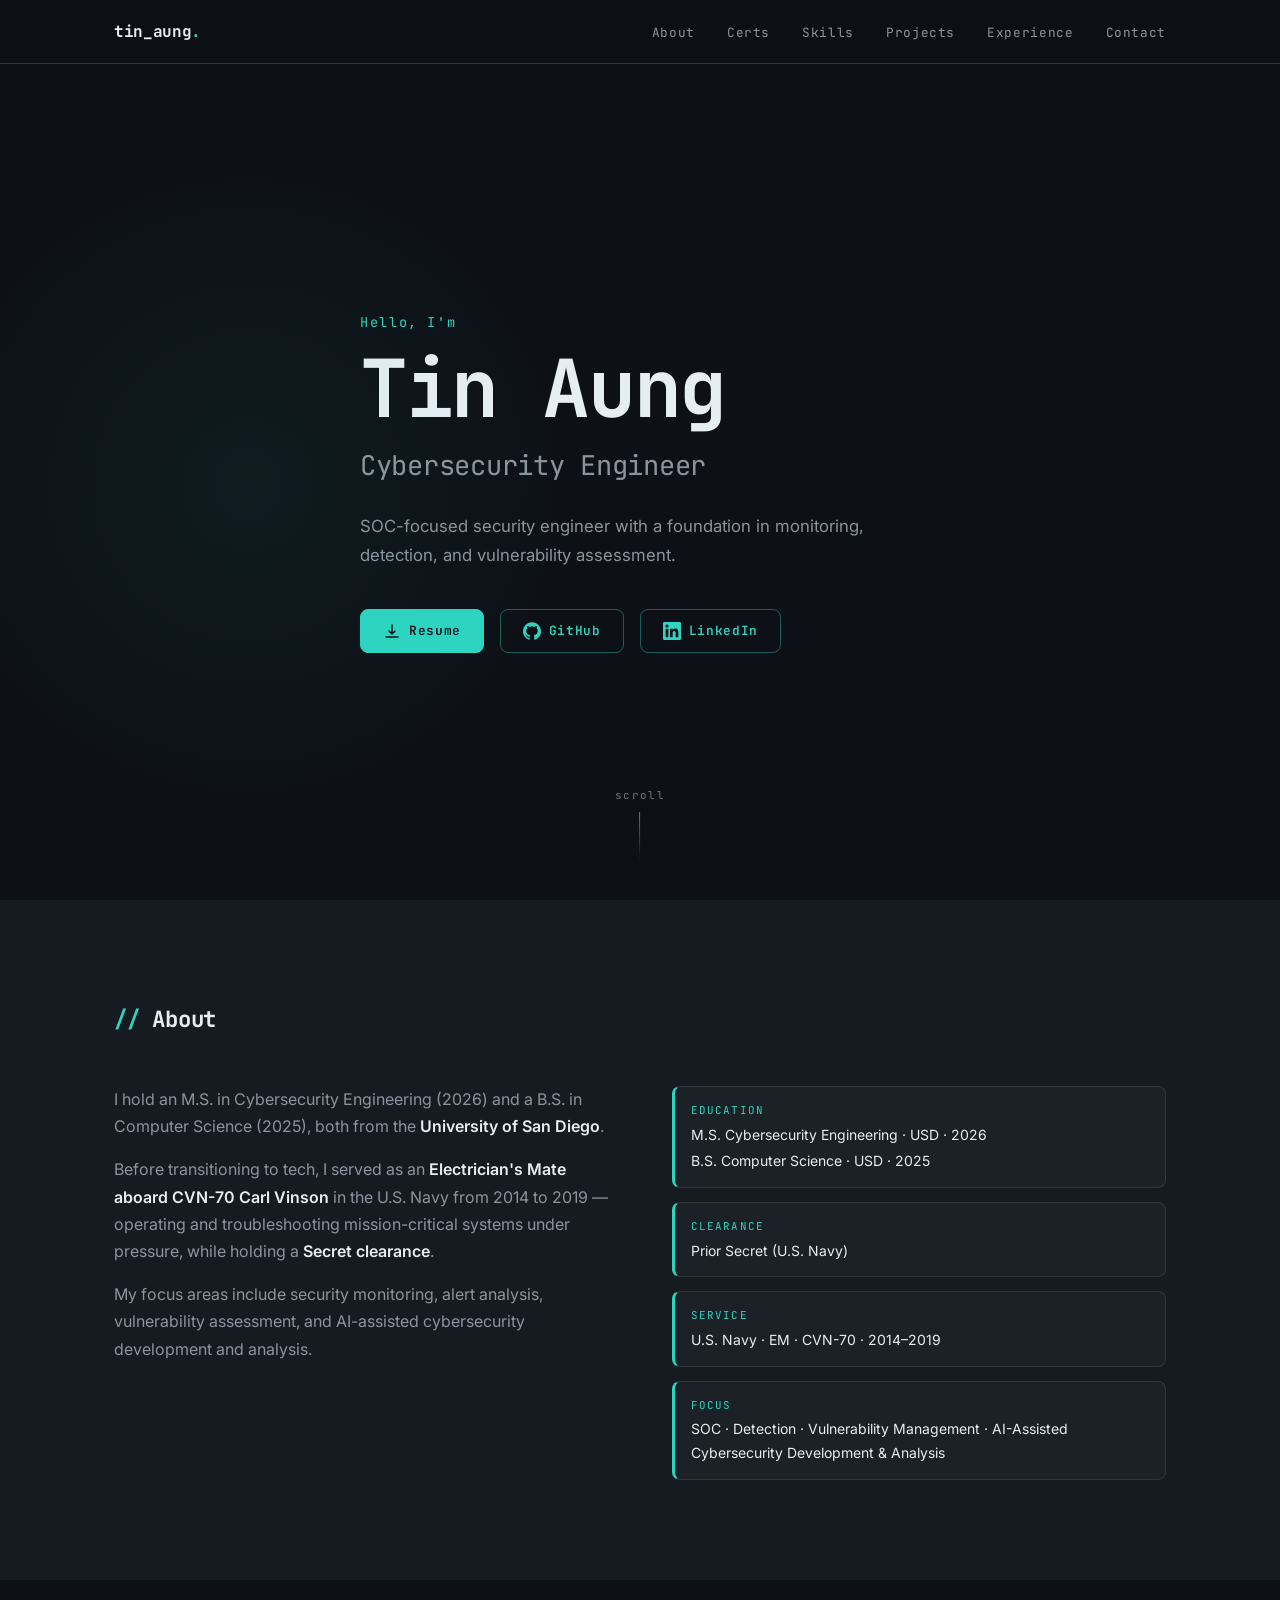
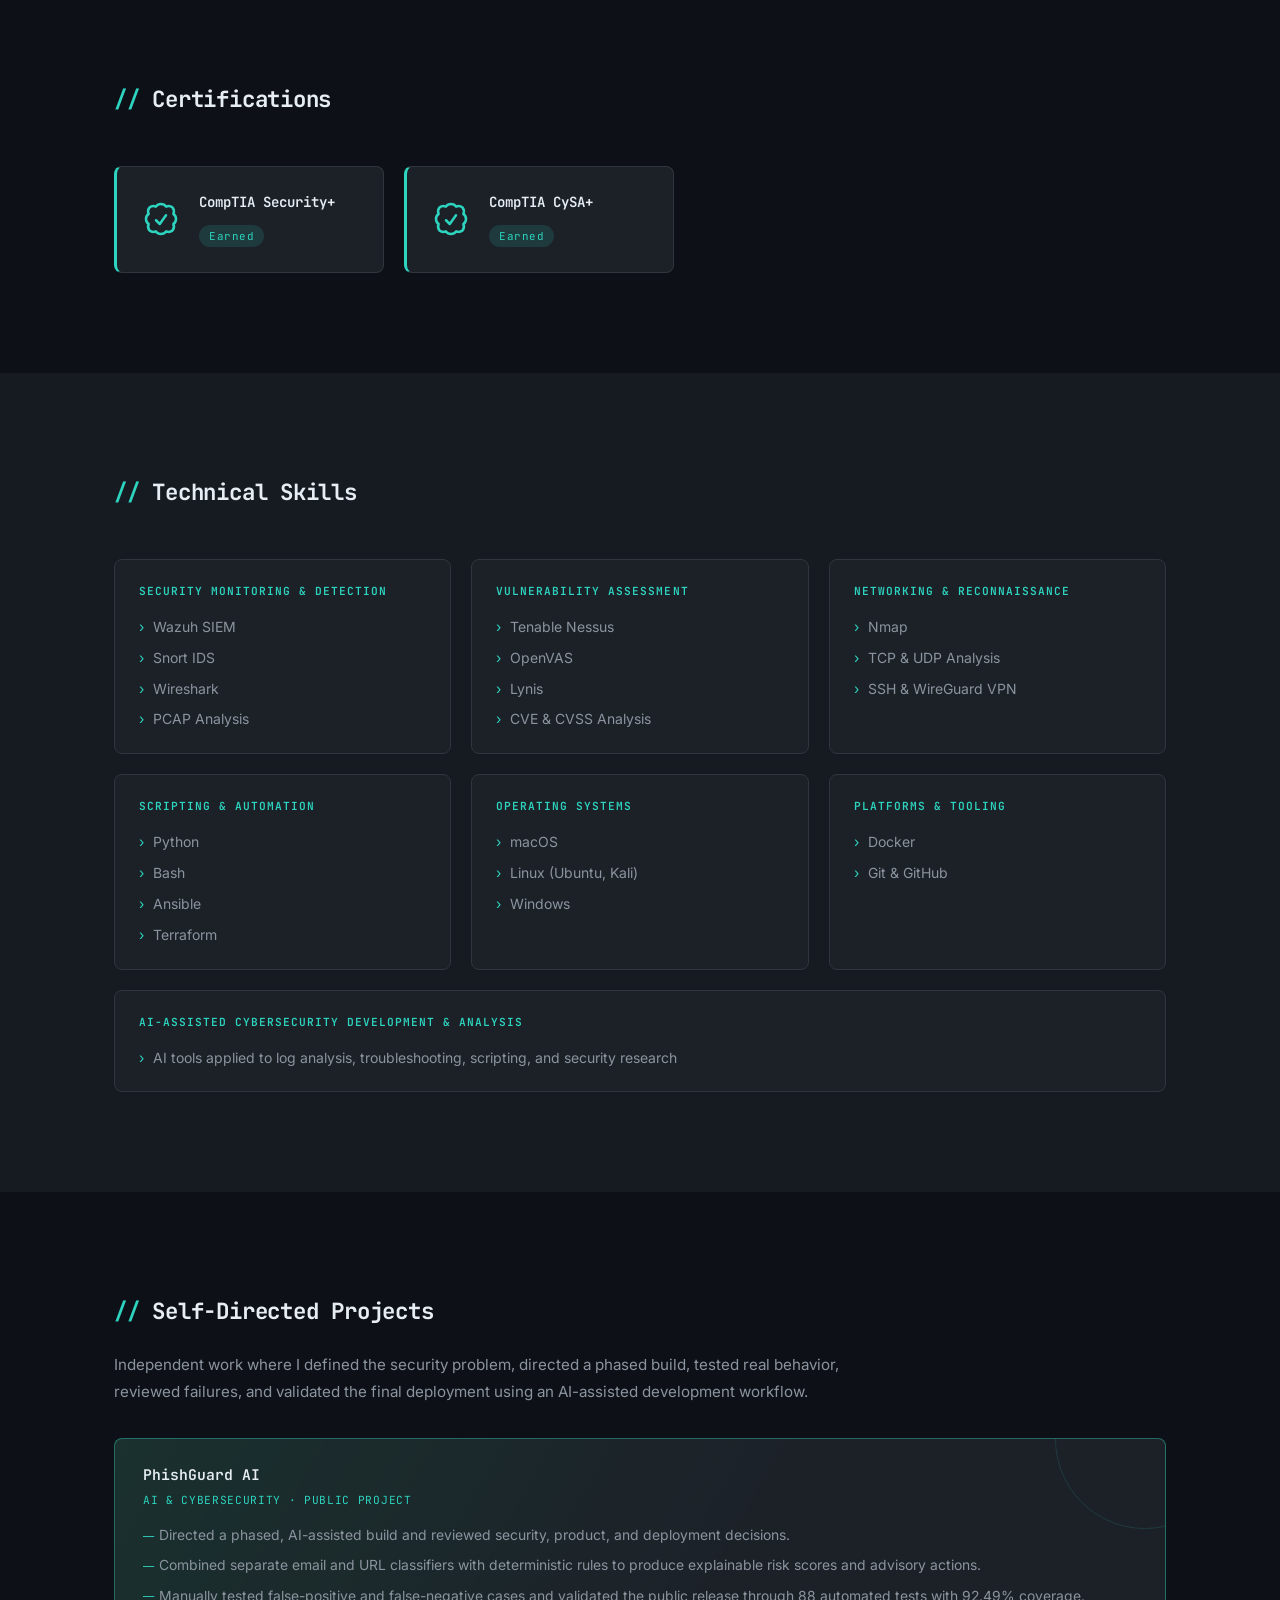
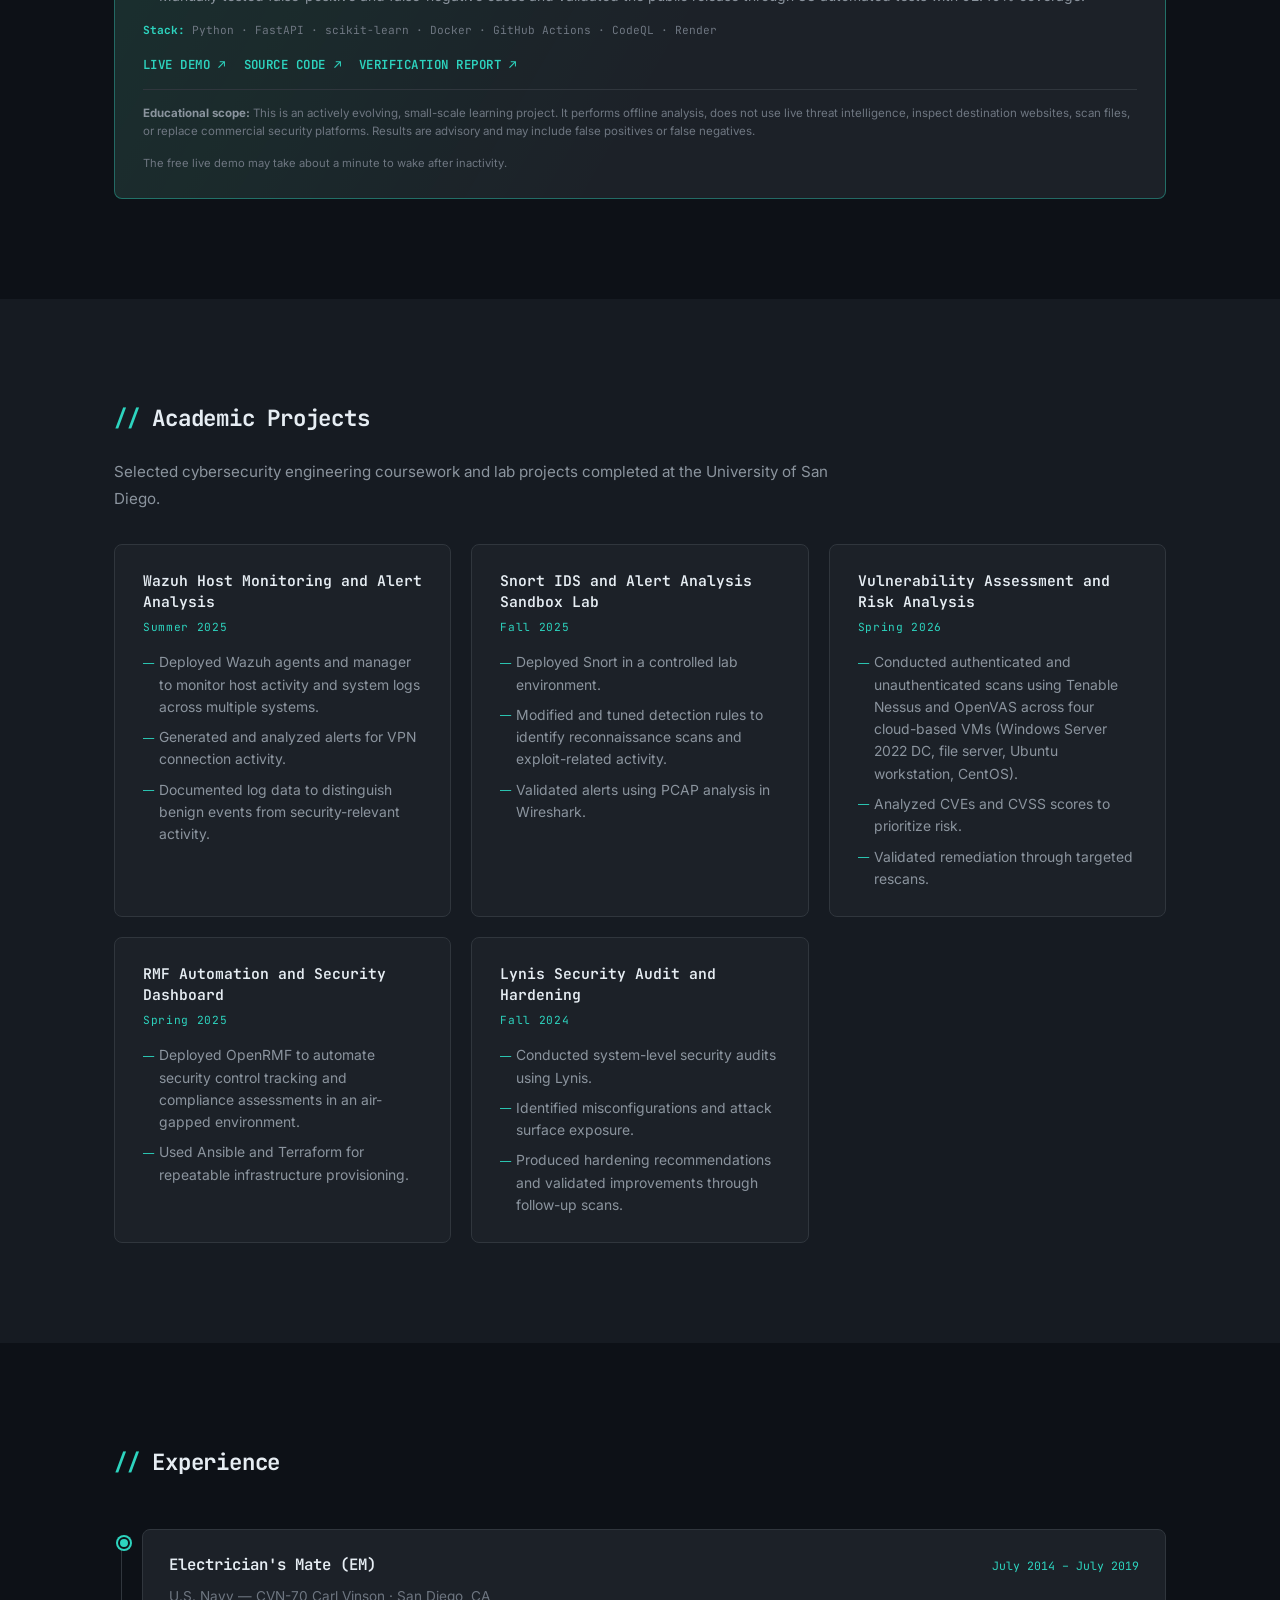
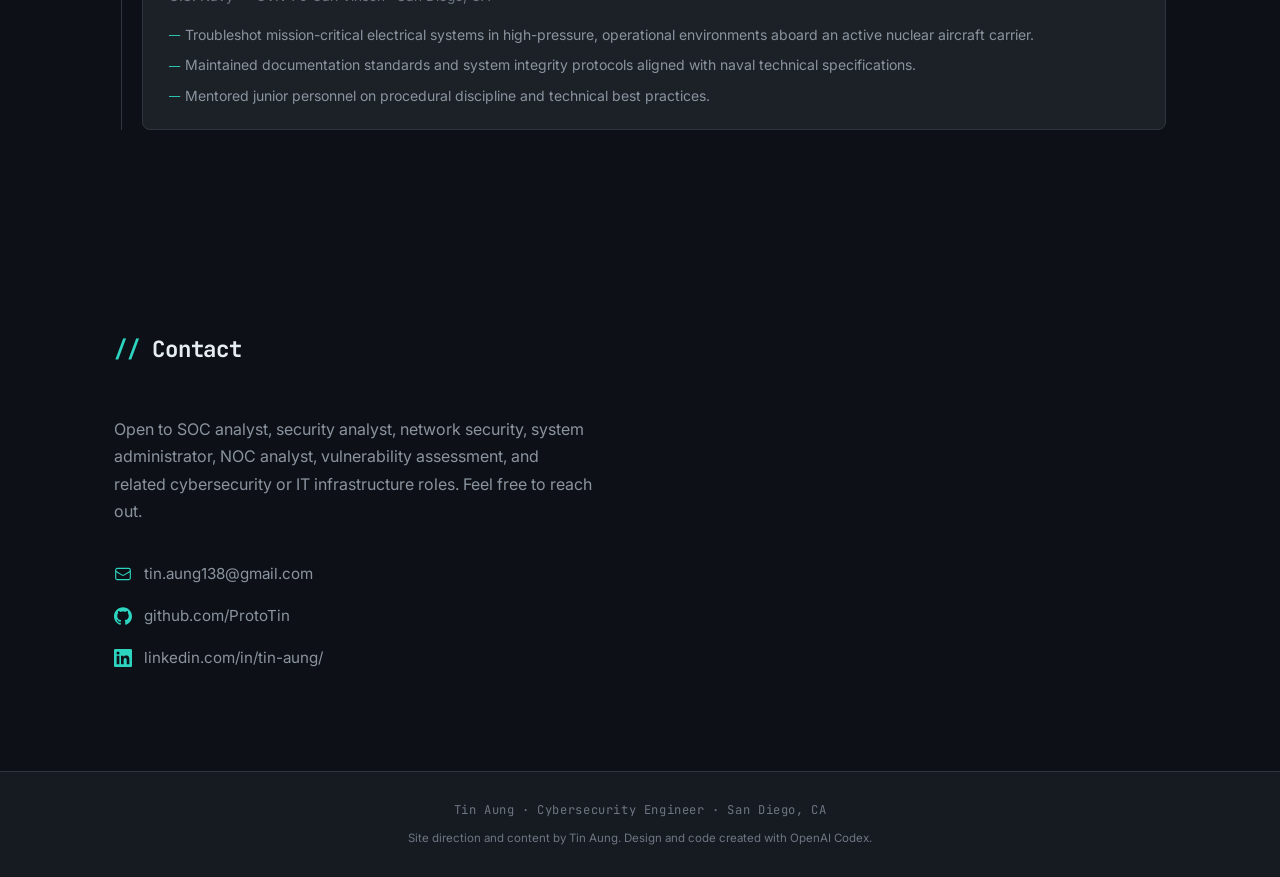
==== commit ff40cb06: "Simplify PhishGuard portfolio card" ====
--- a/index.html
+++ b/index.html
@@ -211,54 +211,27 @@
         <h2 class="section-title"><span class="accent">//</span> Self-Directed Projects</h2>
         <p class="section-intro">Independent work where I defined the security problem, directed a phased build, tested real behavior, reviewed failures, and validated the final deployment using an AI-assisted development workflow.</p>
 
-        <article class="project-card project-card--featured featured-project">
-          <a class="featured-project-preview" href="https://phishguard-ai-prototin.onrender.com/" target="_blank" rel="noopener noreferrer" aria-label="Open the live PhishGuard AI demo">
-            <img src="https://raw.githubusercontent.com/ProtoTin/phishguard-ai/main/src/phishguard/static/og.png" alt="PhishGuard shield and explainable phishing analysis interface" loading="lazy" />
-            <span class="live-demo-badge"><i aria-hidden="true"></i> Live demo</span>
-          </a>
-
-          <div class="featured-project-content">
-            <div class="project-header">
+        <div class="projects-grid">
+          <article class="project-card project-card--featured">
+            <div class="project-header">
+              <h3 class="project-title">PhishGuard AI</h3>
               <span class="project-date">AI &amp; CYBERSECURITY · PUBLIC PROJECT</span>
-              <h3 class="project-title featured-project-title">PhishGuard AI</h3>
-            </div>
-
-            <p class="project-summary">An explainable phishing-risk analysis system for pasted email text and URLs. It combines calibrated machine-learning models with deterministic security rules to return a 0–100 risk score, supporting evidence, and an advisory response.</p>
-
-            <div class="project-role">
-              <strong>My contribution</strong>
-              <p>I scoped the project and its phased requirements, made security and product decisions, manually tested public behavior, reviewed false-positive and false-negative cases, and directed fixes through production verification. Implementation was completed with OpenAI Codex as the development partner.</p>
-            </div>
-
-            <ul class="project-evidence" aria-label="Verified project results">
-              <li><strong>88</strong><span>automated tests</span></li>
-              <li><strong>92.49%</strong><span>test coverage</span></li>
-              <li><strong>2</strong><span>email &amp; URL classifiers</span></li>
-            </ul>
-
-            <ul class="project-tech" aria-label="Technologies used">
-              <li>Python</li>
-              <li>FastAPI</li>
-              <li>scikit-learn</li>
-              <li>Docker</li>
-              <li>GitHub Actions</li>
-              <li>CodeQL</li>
-              <li>Render</li>
-            </ul>
-
-            <div class="project-actions">
-              <a class="btn btn-primary" href="https://phishguard-ai-prototin.onrender.com/" target="_blank" rel="noopener noreferrer">Open Live Demo <span aria-hidden="true">↗</span></a>
-              <a class="btn btn-outline" href="https://github.com/ProtoTin/phishguard-ai" target="_blank" rel="noopener noreferrer">Source Code <span aria-hidden="true">↗</span></a>
-              <a class="project-report-link" href="https://github.com/ProtoTin/phishguard-ai/blob/main/docs/production-verification.md" target="_blank" rel="noopener noreferrer">Production verification <span aria-hidden="true">→</span></a>
-            </div>
-
-            <div class="project-disclosure">
-              <strong>Educational project scope</strong>
-              <p>PhishGuard AI is an actively evolving, small-scale educational project built to explore explainable phishing detection, secure API development, machine-learning evaluation, and deployment. It performs offline analysis of pasted email text and URLs and does not use live threat intelligence, inspect destination websites, scan files, or replace commercial security platforms. Results are advisory and may include false positives or false negatives.</p>
-            </div>
+            </div>
+            <ul class="project-bullets">
+              <li>Directed a phased, AI-assisted build and reviewed security, product, and deployment decisions.</li>
+              <li>Combined separate email and URL classifiers with deterministic rules to produce explainable risk scores and advisory actions.</li>
+              <li>Manually tested false-positive and false-negative cases and validated the public release through 88 automated tests with 92.49% coverage.</li>
+            </ul>
+            <p class="project-tools"><strong>Stack:</strong> Python · FastAPI · scikit-learn · Docker · GitHub Actions · CodeQL · Render</p>
+            <div class="project-links" aria-label="PhishGuard project links">
+              <a class="project-launch" href="https://phishguard-ai-prototin.onrender.com/" target="_blank" rel="noopener noreferrer">Live demo <span aria-hidden="true">↗</span></a>
+              <a class="project-launch" href="https://github.com/ProtoTin/phishguard-ai" target="_blank" rel="noopener noreferrer">Source code <span aria-hidden="true">↗</span></a>
+              <a class="project-launch" href="https://github.com/ProtoTin/phishguard-ai/blob/main/docs/production-verification.md" target="_blank" rel="noopener noreferrer">Verification report <span aria-hidden="true">↗</span></a>
+            </div>
+            <p class="project-disclosure"><strong>Educational scope:</strong> This is an actively evolving, small-scale learning project. It performs offline analysis, does not use live threat intelligence, inspect destination websites, scan files, or replace commercial security platforms. Results are advisory and may include false positives or false negatives.</p>
             <p class="project-caveat">The free live demo may take about a minute to wake after inactivity.</p>
-          </div>
-        </article>
+          </article>
+          </div>
       </div>
     </section>
 
--- a/css/style.css
+++ b/css/style.css
@@ -480,182 +480,6 @@
   opacity: 0.35;
 }
 
-.featured-project {
-  display: grid;
-  grid-template-columns: minmax(280px, 0.9fr) minmax(0, 1.25fr);
-  gap: 0;
-  padding: 0;
-}
-
-.featured-project-preview {
-  position: relative;
-  z-index: 1;
-  display: block;
-  min-height: 100%;
-  overflow: hidden;
-  background-color: #02130e;
-  border-right: 1px solid var(--border);
-}
-
-.featured-project-preview img {
-  display: block;
-  width: 100%;
-  height: 100%;
-  min-height: 390px;
-  object-fit: cover;
-  object-position: 38% center;
-  opacity: 0.88;
-  transition: opacity var(--transition), transform 0.35s ease;
-}
-
-.featured-project-preview:hover img,
-.featured-project-preview:focus-visible img {
-  opacity: 1;
-  transform: scale(1.02);
-}
-
-.featured-project-preview:focus-visible {
-  outline: 2px solid var(--accent);
-  outline-offset: -2px;
-}
-
-.live-demo-badge {
-  position: absolute;
-  left: 20px;
-  bottom: 20px;
-  display: inline-flex;
-  align-items: center;
-  gap: 8px;
-  padding: 8px 12px;
-  border: 1px solid rgba(94, 234, 212, 0.4);
-  border-radius: 999px;
-  background-color: rgba(13, 17, 23, 0.88);
-  color: var(--text-primary);
-  font-family: var(--font-mono);
-  font-size: 0.7rem;
-  font-weight: 600;
-  letter-spacing: 0.08em;
-  text-transform: uppercase;
-}
-
-.live-demo-badge i {
-  width: 7px;
-  height: 7px;
-  border-radius: 50%;
-  background-color: var(--accent);
-  box-shadow: 0 0 10px var(--accent);
-}
-
-.featured-project-content {
-  position: relative;
-  z-index: 1;
-  display: flex;
-  flex-direction: column;
-  gap: 18px;
-  padding: 34px 36px;
-}
-
-.featured-project-title {
-  font-size: 1.35rem;
-}
-
-.project-summary {
-  color: var(--text-secondary);
-  font-size: 0.94rem;
-  line-height: 1.75;
-}
-
-.project-role {
-  padding: 16px 18px;
-  border-left: 3px solid var(--accent);
-  background-color: rgba(13, 17, 23, 0.58);
-}
-
-.project-role strong {
-  display: block;
-  margin-bottom: 6px;
-  color: var(--accent);
-  font-family: var(--font-mono);
-  font-size: 0.7rem;
-  letter-spacing: 0.08em;
-  text-transform: uppercase;
-}
-
-.project-role p {
-  color: var(--text-secondary);
-  font-size: 0.82rem;
-  line-height: 1.65;
-}
-
-.project-evidence {
-  display: grid;
-  grid-template-columns: repeat(3, 1fr);
-  gap: 10px;
-}
-
-.project-evidence li {
-  display: flex;
-  flex-direction: column;
-  gap: 3px;
-  padding: 12px 14px;
-  border: 1px solid var(--border);
-  border-radius: 6px;
-  background-color: rgba(13, 17, 23, 0.45);
-}
-
-.project-evidence strong {
-  color: var(--text-primary);
-  font-family: var(--font-mono);
-  font-size: 0.95rem;
-}
-
-.project-evidence span {
-  color: var(--text-muted);
-  font-size: 0.68rem;
-  line-height: 1.35;
-}
-
-.project-tech {
-  display: flex;
-  flex-wrap: wrap;
-  gap: 7px;
-}
-
-.project-tech li {
-  padding: 5px 9px;
-  border: 1px solid var(--border);
-  border-radius: 999px;
-  color: var(--text-secondary);
-  font-family: var(--font-mono);
-  font-size: 0.65rem;
-}
-
-.project-actions {
-  display: flex;
-  align-items: center;
-  flex-wrap: wrap;
-  gap: 10px;
-}
-
-.project-actions .btn {
-  padding: 10px 15px;
-  font-size: 0.72rem;
-}
-
-.project-report-link {
-  padding: 8px 2px;
-  color: var(--accent);
-  font-family: var(--font-mono);
-  font-size: 0.7rem;
-  text-decoration: none;
-}
-
-.project-report-link:hover,
-.project-report-link:focus-visible {
-  color: var(--text-primary);
-  outline: none;
-}
-
 .project-caveat {
   color: var(--text-muted);
   font-size: 0.7rem;
@@ -665,22 +489,27 @@
 .project-disclosure {
   padding-top: 14px;
   border-top: 1px solid var(--border);
-}
-
-.project-disclosure strong {
-  display: block;
-  margin-bottom: 6px;
-  color: var(--text-secondary);
-  font-family: var(--font-mono);
-  font-size: 0.68rem;
-  letter-spacing: 0.07em;
-  text-transform: uppercase;
-}
-
-.project-disclosure p {
   color: var(--text-muted);
   font-size: 0.72rem;
   line-height: 1.6;
+}
+
+.project-disclosure strong { color: var(--text-secondary); }
+
+.project-tools {
+  color: var(--text-muted);
+  font-family: var(--font-mono);
+  font-size: 0.7rem;
+  line-height: 1.65;
+}
+
+.project-tools strong { color: var(--accent); }
+
+.project-links {
+  display: flex;
+  flex-wrap: wrap;
+  gap: 18px;
+  margin-top: auto;
 }
 
 .project-launch {
@@ -904,9 +733,6 @@
 
   .skills-grid { grid-template-columns: repeat(2, 1fr); }
 
-  .featured-project { grid-template-columns: 1fr; }
-  .featured-project-preview { border-right: 0; border-bottom: 1px solid var(--border); }
-  .featured-project-preview img { min-height: 300px; object-position: center; }
 }
 
 /* ============================================================
@@ -944,12 +770,7 @@
 
   .projects-grid { grid-template-columns: 1fr; }
 
-  .featured-project-content { padding: 26px 22px; }
-  .featured-project-preview img { min-height: 230px; }
-  .project-evidence { grid-template-columns: 1fr; }
-  .project-actions { align-items: stretch; flex-direction: column; }
-  .project-actions .btn { justify-content: center; width: 100%; }
-  .project-report-link { text-align: center; }
+  .project-links { flex-direction: column; gap: 12px; }
 
   .cert-grid {
     grid-template-columns: 1fr;
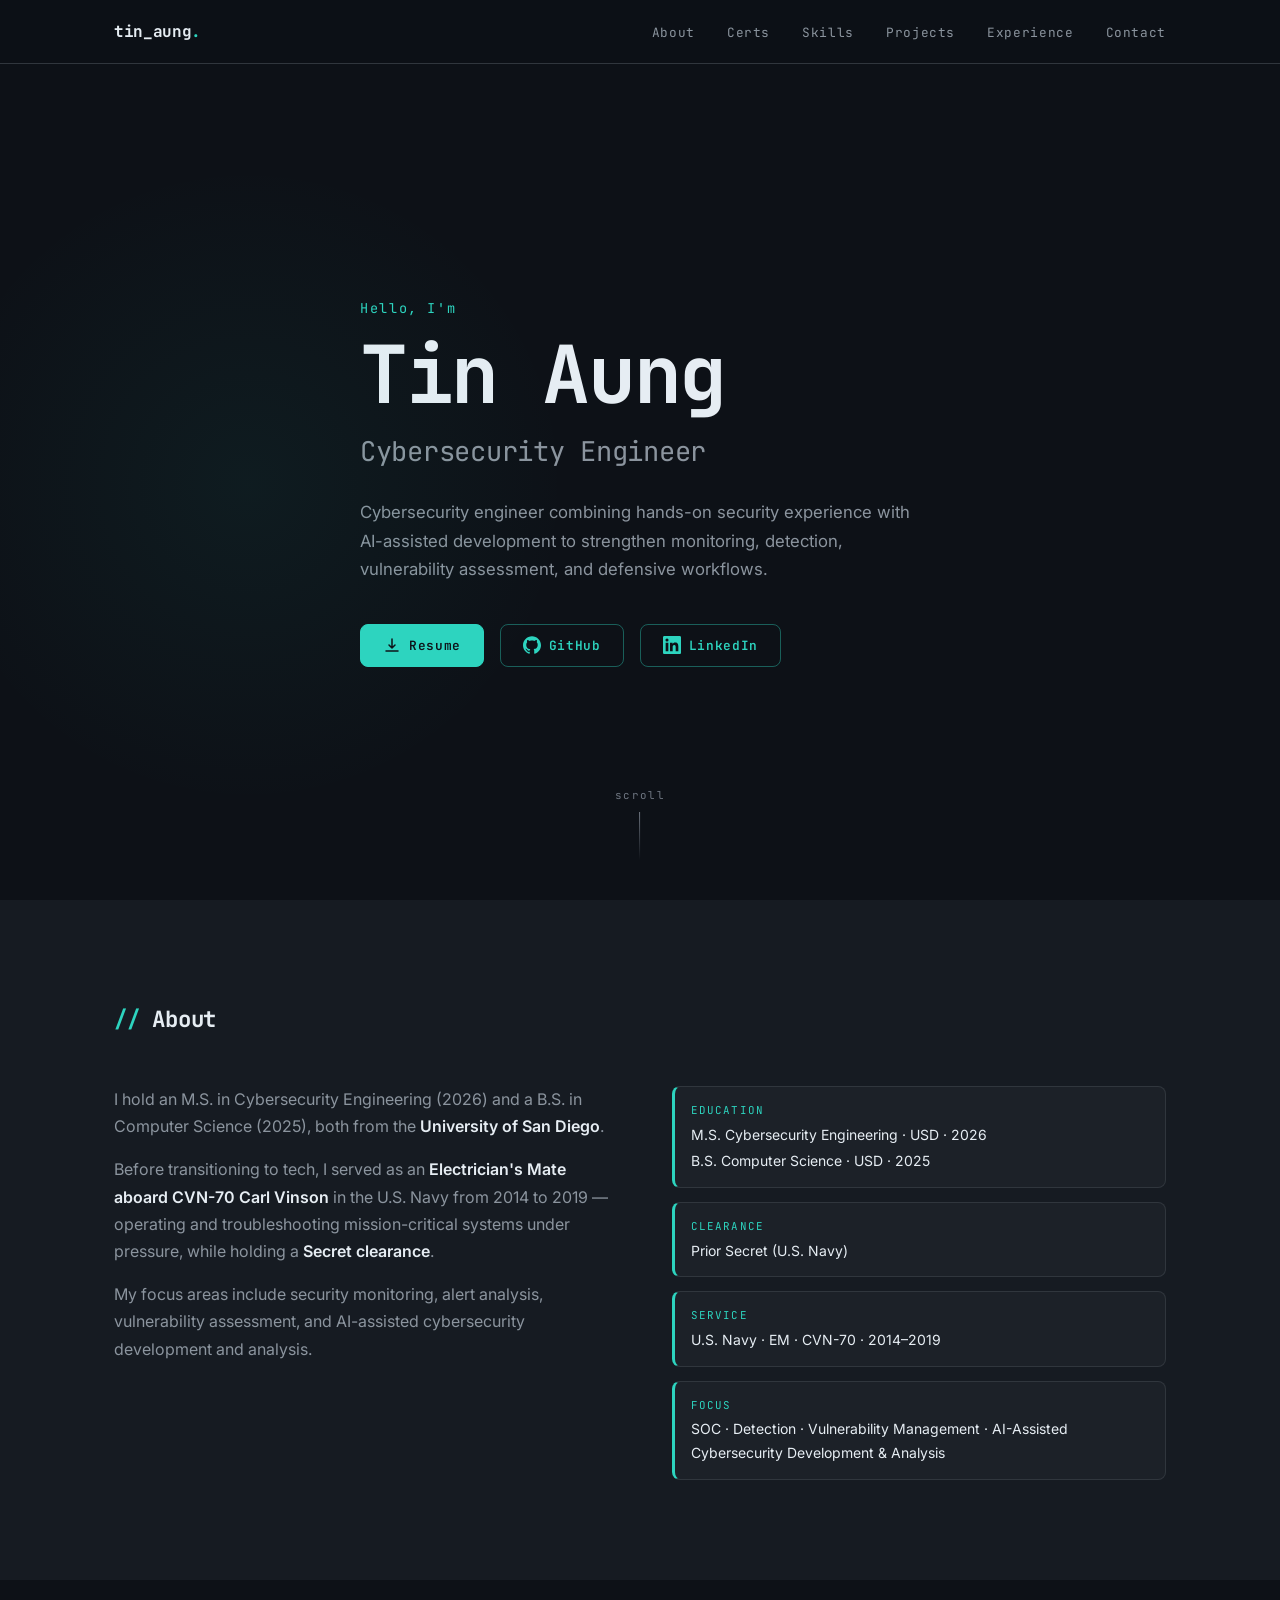
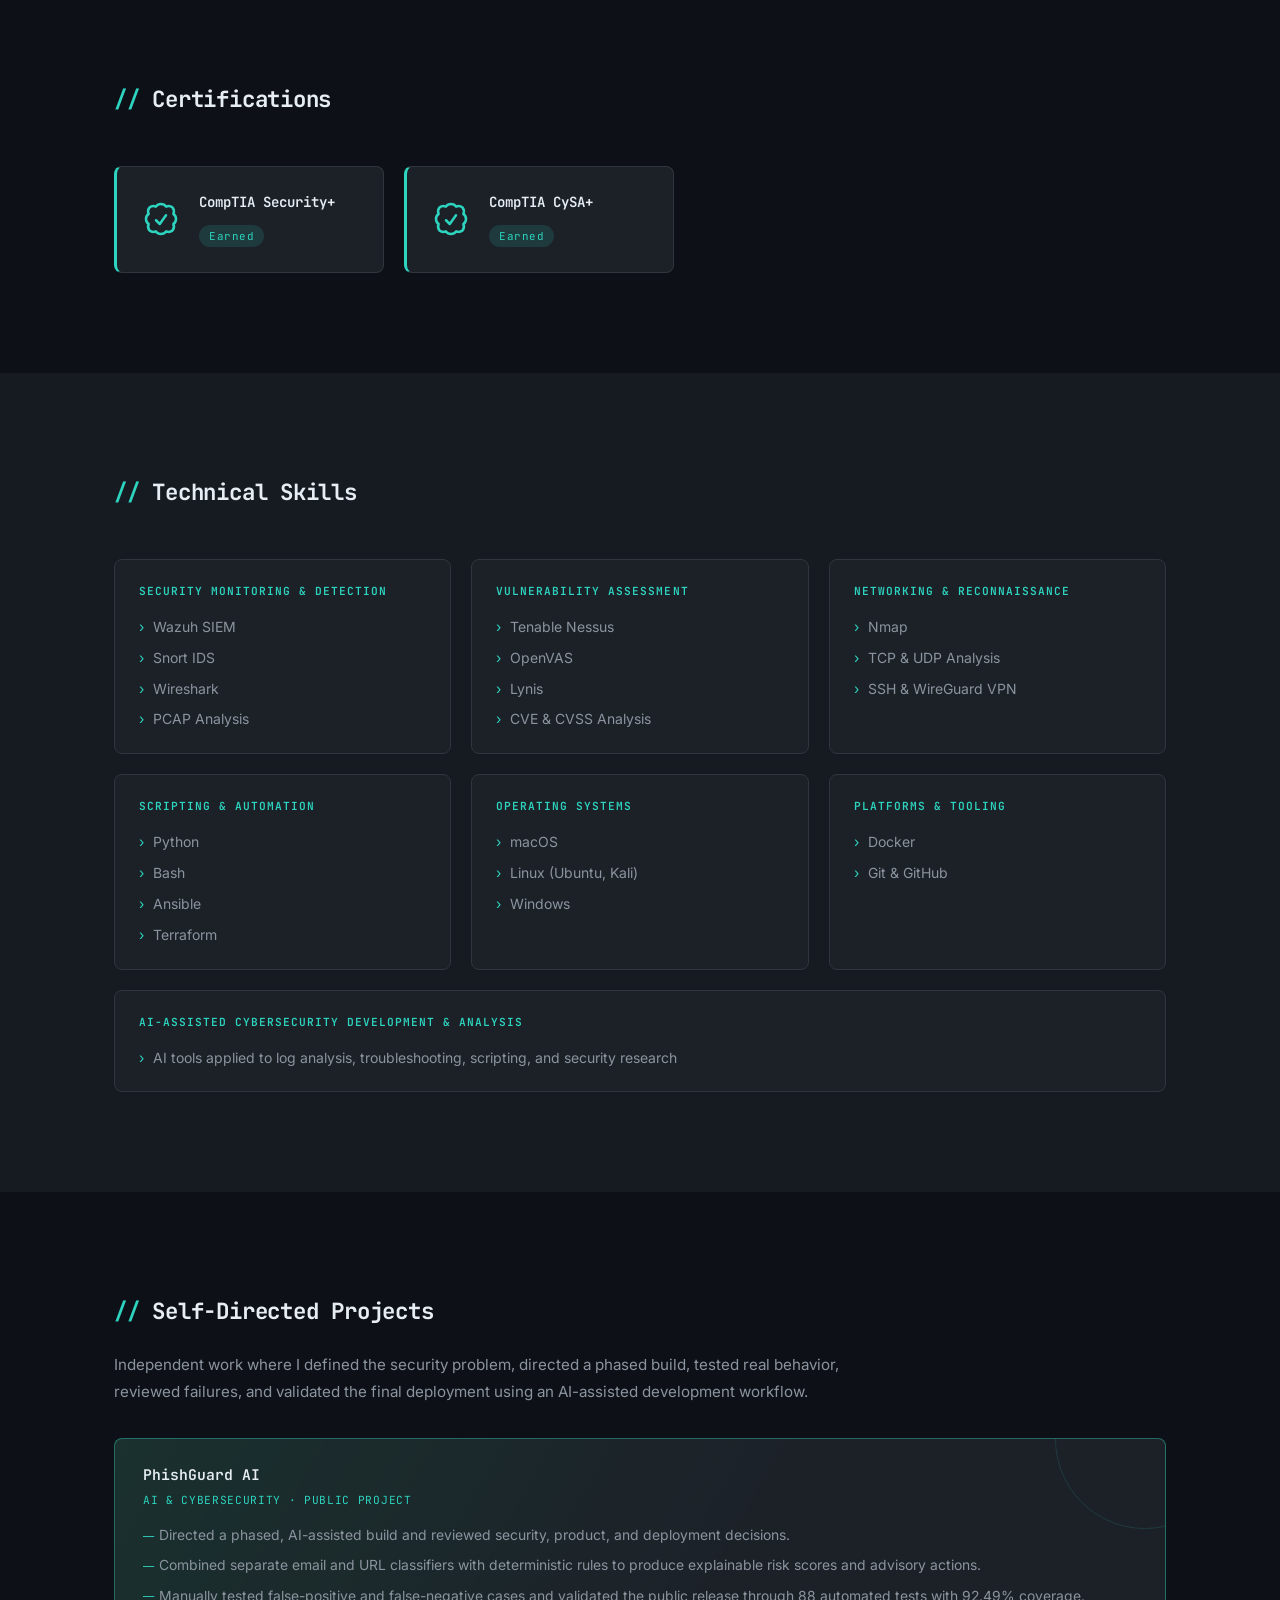
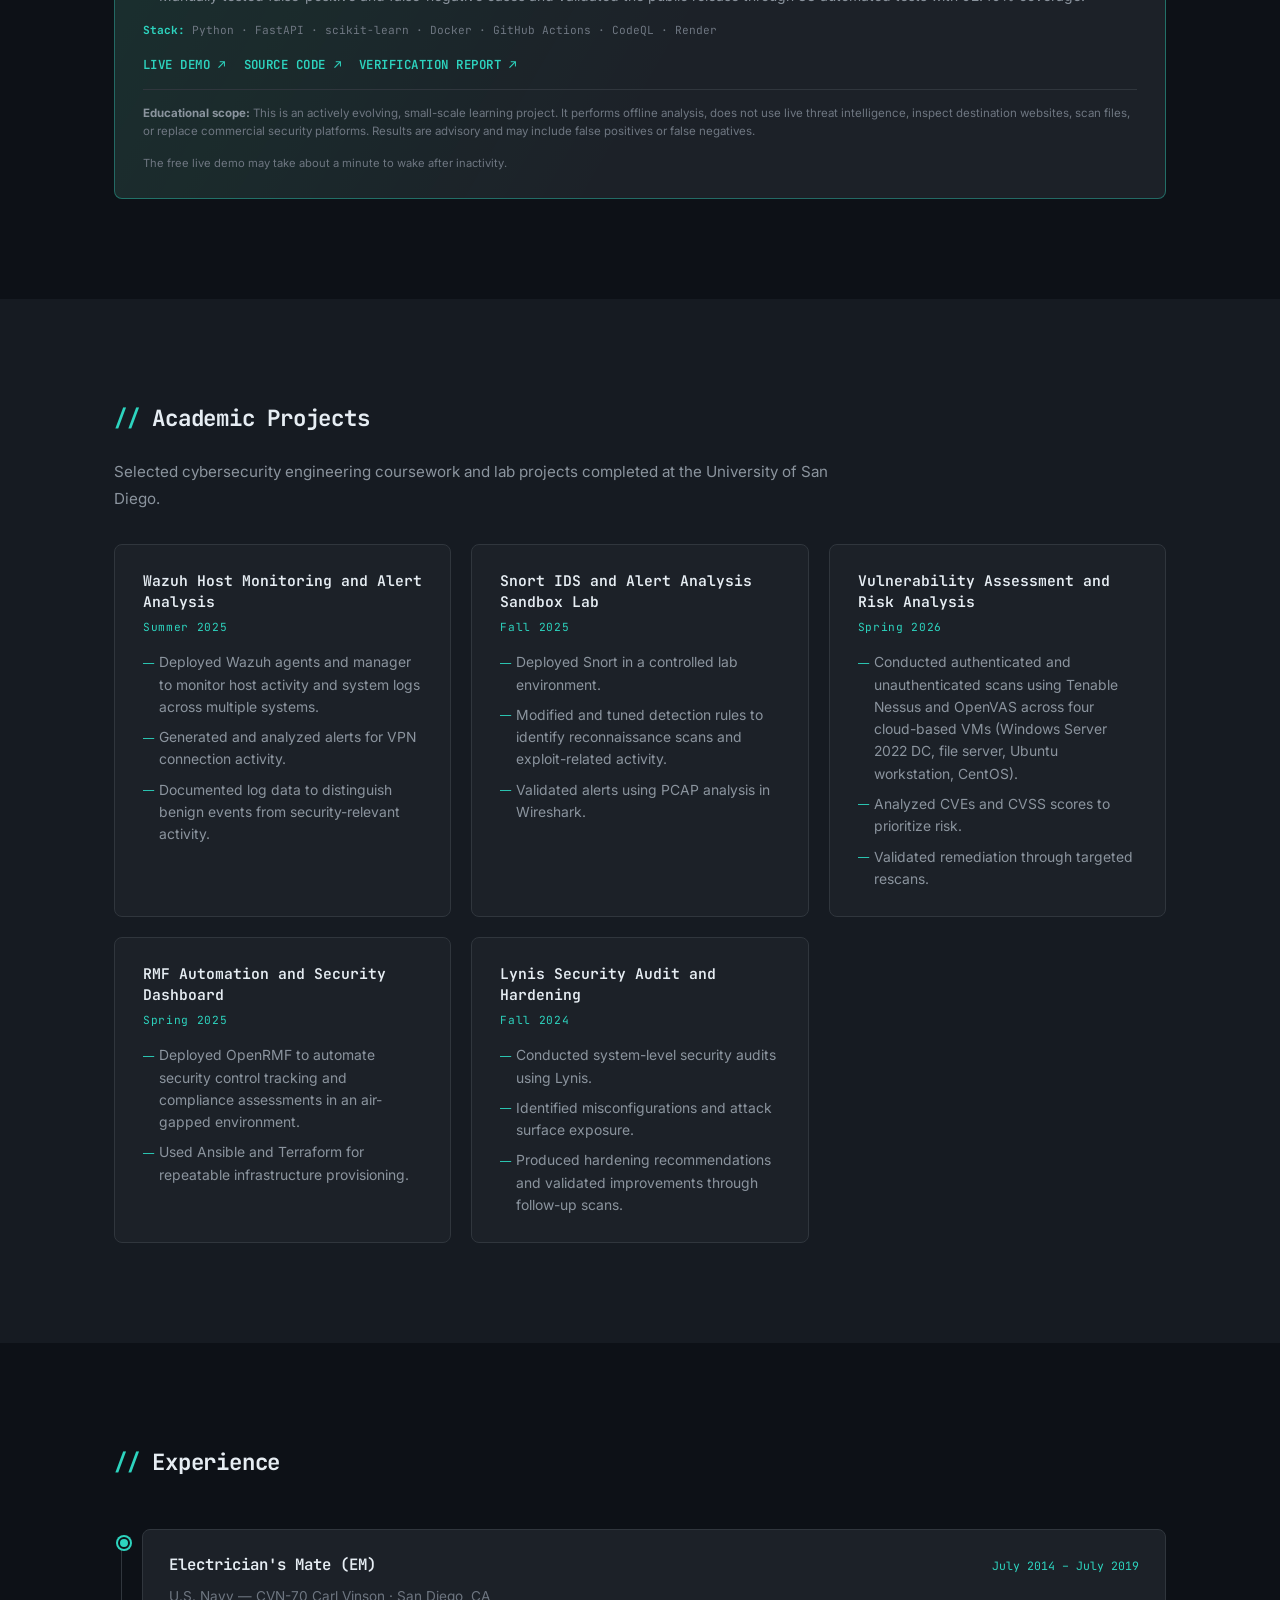
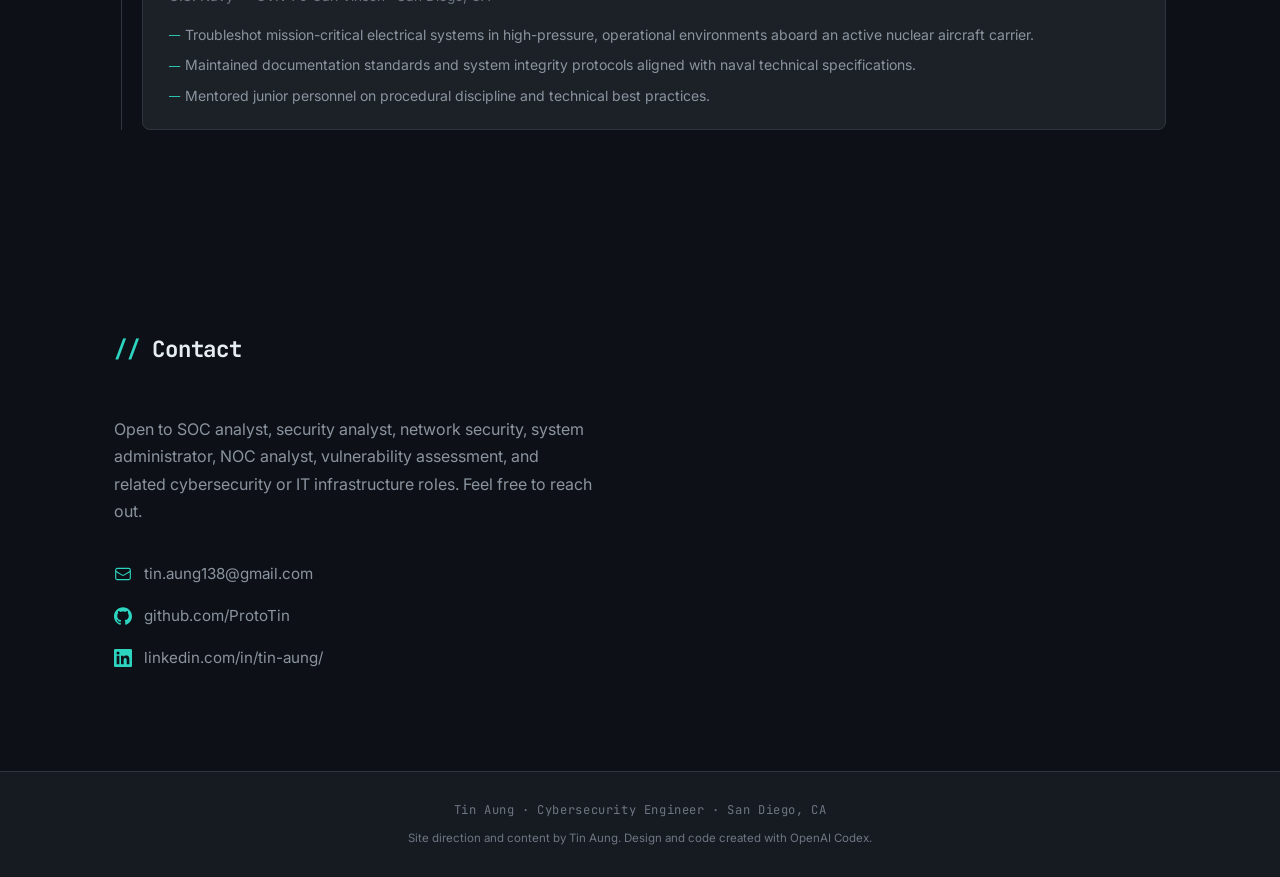
==== commit 75675111: "Broaden cybersecurity introduction" ====
--- a/index.html
+++ b/index.html
@@ -3,7 +3,7 @@
 <head>
   <meta charset="UTF-8" />
   <meta name="viewport" content="width=device-width, initial-scale=1.0" />
-  <meta name="description" content="Tin Aung — Cybersecurity Engineer. SOC-focused security engineer with a foundation in monitoring, detection, and vulnerability assessment." />
+  <meta name="description" content="Tin Aung — Cybersecurity Engineer combining hands-on security experience with AI-assisted development to strengthen monitoring, detection, vulnerability assessment, and defensive workflows." />
   <title>Tin Aung | Cybersecurity Engineer</title>
   <link rel="preconnect" href="https://fonts.googleapis.com" />
   <link rel="preconnect" href="https://fonts.gstatic.com" crossorigin />
@@ -40,7 +40,7 @@
         <p class="hero-greeting">Hello, I'm</p>
         <h1 class="hero-name">Tin Aung</h1>
         <h2 class="hero-title">Cybersecurity Engineer</h2>
-        <p class="hero-tagline">SOC-focused security engineer with a foundation in monitoring, detection, and vulnerability assessment.</p>
+        <p class="hero-tagline">Cybersecurity engineer combining hands-on security experience with AI-assisted development to strengthen monitoring, detection, vulnerability assessment, and defensive workflows.</p>
         <div class="hero-links">
           <a href="assets/Tin Aung Resume (Cyber).pdf" download class="btn btn-primary">
             <svg class="icon" viewBox="0 0 24 24" fill="none" stroke="currentColor" stroke-width="2" aria-hidden="true">
